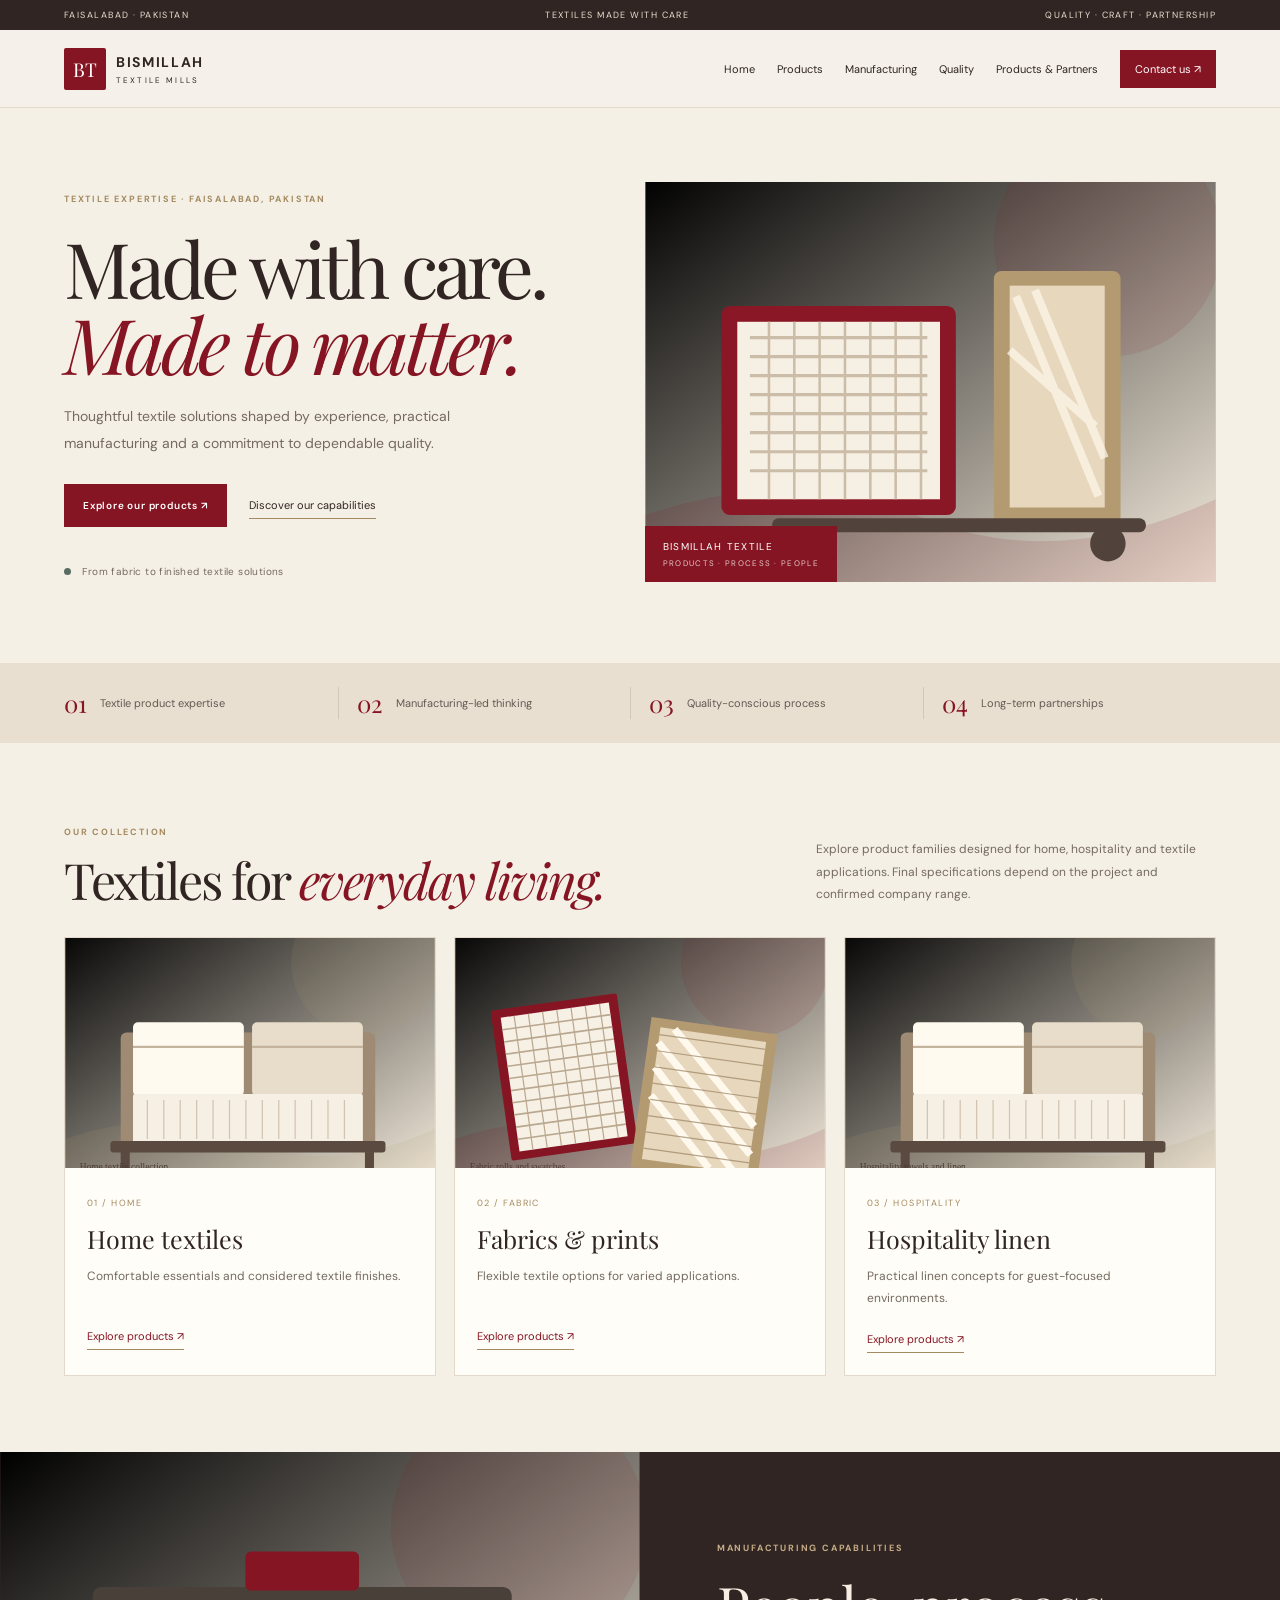
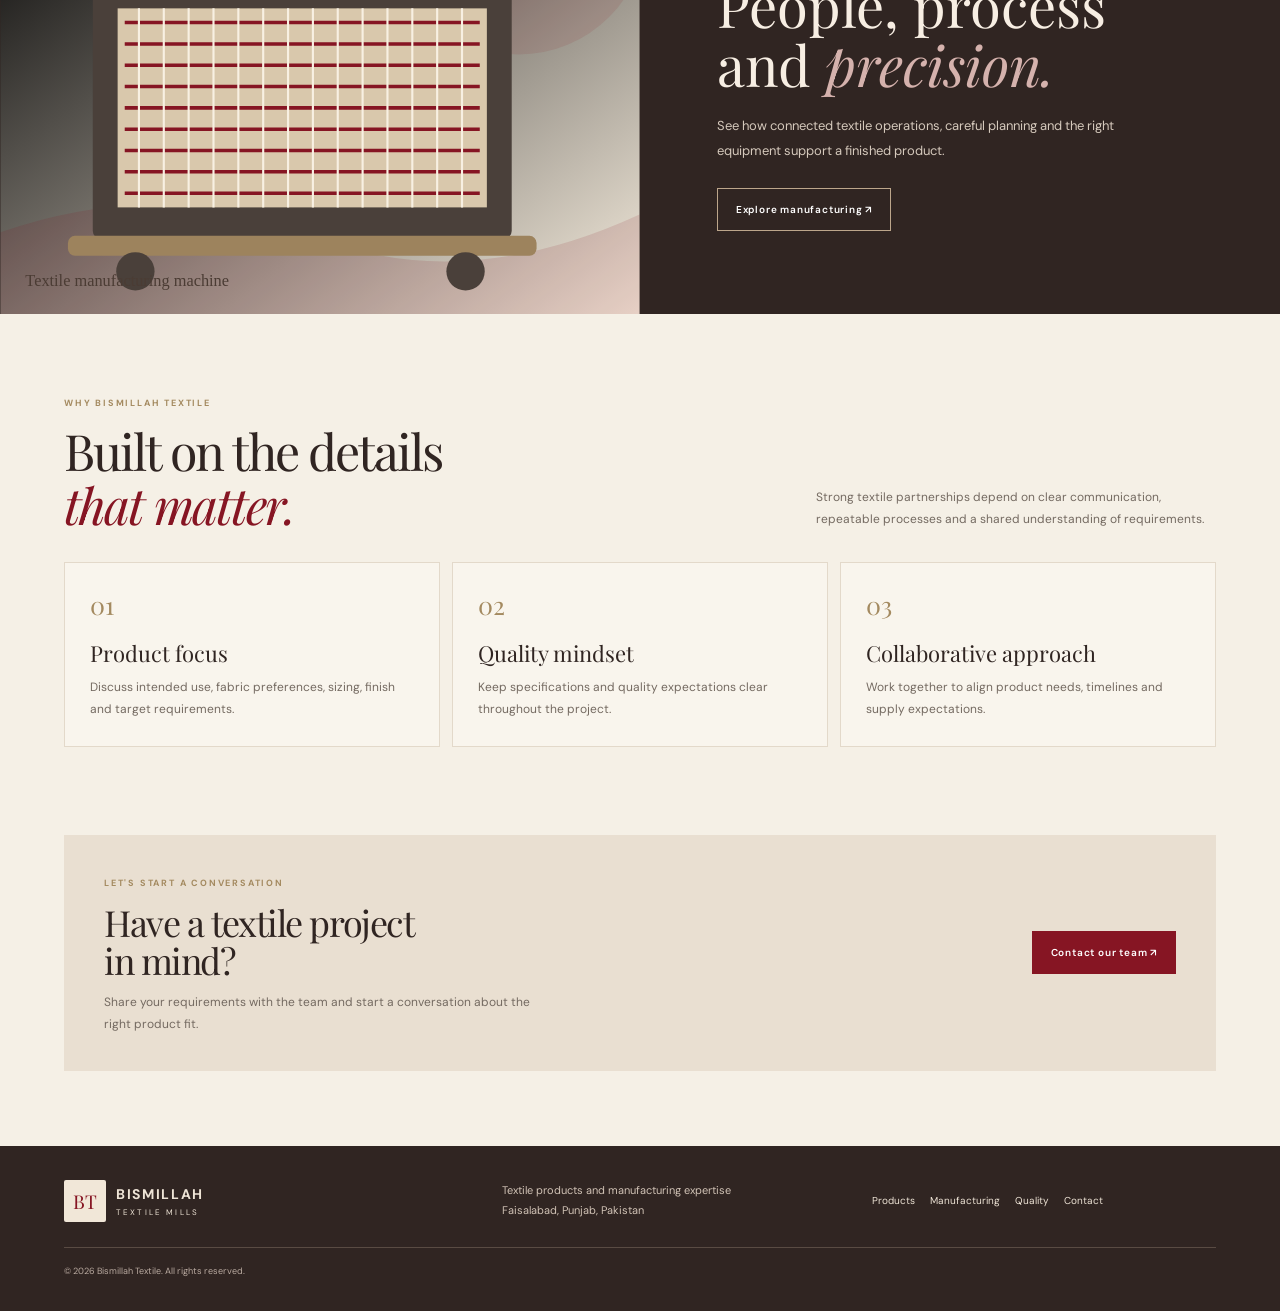
==== index.html @ f2cdac65 "Add Bismillah textile website" ====
<!doctype html>
<html lang="en">
<head>
<meta charset="utf-8"><meta name="viewport" content="width=device-width, initial-scale=1">
<meta name="description" content="Bismillah Textile — textile products, manufacturing capabilities, quality and partnerships from Faisalabad, Pakistan.">
<title>Bismillah Textile | Textiles Made With Care</title>
<link rel="stylesheet" href="styles.css">
</head>
<body>
<div class="topbar"><span>FAISALABAD · PAKISTAN</span><span>TEXTILES MADE WITH CARE</span><span>QUALITY · CRAFT · PARTNERSHIP</span></div>
<header class="header">
  <a class="brand" href="index.html"><span class="brandmark">BT</span><span><b>BISMILLAH</b><small>TEXTILE MILLS</small></span></a>
  <button class="menu-toggle" aria-label="Open navigation" aria-expanded="false">☰</button>
  <nav class="nav"><a href="index.html">Home</a><a href="products.html">Products</a><a href="manufacturing.html">Manufacturing</a><a href="quality.html">Quality</a><a href="partners.html">Products & Partners</a><a href="contact.html" class="nav-cta">Contact us ↗</a></nav>
</header>
<main>
<section class="hero container">
  <div class="hero-copy"><span class="eyebrow">TEXTILE EXPERTISE · FAISALABAD, PAKISTAN</span><h1>Made with care.<br><em>Made to matter.</em></h1><p>Thoughtful textile solutions shaped by experience, practical manufacturing and a commitment to dependable quality.</p><div class="button-row"><a class="button" href="products.html">Explore our products ↗</a><a class="underlink" href="manufacturing.html">Discover our capabilities</a></div><div class="hero-note"><span class="dot"></span> From fabric to finished textile solutions</div></div>
  <div class="hero-visual"><img src="assets/hero.svg" alt="Illustration of textile rolls and industrial weaving equipment"><div class="image-label">BISMILLAH TEXTILE <span>PRODUCTS · PROCESS · PEOPLE</span></div></div>
</section>
<section class="trust-strip"><div><b>01</b><span>Textile product expertise</span></div><div><b>02</b><span>Manufacturing-led thinking</span></div><div><b>03</b><span>Quality-conscious process</span></div><div><b>04</b><span>Long-term partnerships</span></div></section>
<section class="section container"><div class="section-heading"><div><span class="eyebrow">OUR COLLECTION</span><h2>Textiles for <em>everyday living.</em></h2></div><p>Explore product families designed for home, hospitality and textile applications. Final specifications depend on the project and confirmed company range.</p></div>
<div class="cards three">
<a class="product-card" href="products.html#home"><img src="assets/home.svg" alt="Illustrated folded bedding textiles"><div><span class="card-kicker">01 / HOME</span><h3>Home textiles</h3><p>Comfortable essentials and considered textile finishes.</p><span class="card-link">Explore products ↗</span></div></a>
<a class="product-card" href="products.html#fabric"><img src="assets/fabric.svg" alt="Illustrated fabric rolls"><div><span class="card-kicker">02 / FABRIC</span><h3>Fabrics & prints</h3><p>Flexible textile options for varied applications.</p><span class="card-link">Explore products ↗</span></div></a>
<a class="product-card" href="products.html#hospitality"><img src="assets/hospitality.svg" alt="Illustrated towels and hotel linen"><div><span class="card-kicker">03 / HOSPITALITY</span><h3>Hospitality linen</h3><p>Practical linen concepts for guest-focused environments.</p><span class="card-link">Explore products ↗</span></div></a>
</div></section>
<section class="feature-band"><div class="feature-art"><img src="assets/machinery.svg" alt="Illustration of textile machinery"></div><div class="feature-copy"><span class="eyebrow light">MANUFACTURING CAPABILITIES</span><h2>People, process<br>and <em>precision.</em></h2><p>See how connected textile operations, careful planning and the right equipment support a finished product.</p><a class="button button-light" href="manufacturing.html">Explore manufacturing ↗</a></div></section>
<section class="section container"><div class="section-heading"><div><span class="eyebrow">WHY BISMILLAH TEXTILE</span><h2>Built on the details<br><em>that matter.</em></h2></div><p>Strong textile partnerships depend on clear communication, repeatable processes and a shared understanding of requirements.</p></div><div class="values-grid"><article><span>01</span><h3>Product focus</h3><p>Discuss intended use, fabric preferences, sizing, finish and target requirements.</p></article><article><span>02</span><h3>Quality mindset</h3><p>Keep specifications and quality expectations clear throughout the project.</p></article><article><span>03</span><h3>Collaborative approach</h3><p>Work together to align product needs, timelines and supply expectations.</p></article></div></section>
<section class="contact-banner container"><div><span class="eyebrow">LET'S START A CONVERSATION</span><h2>Have a textile project<br>in mind?</h2><p>Share your requirements with the team and start a conversation about the right product fit.</p></div><a class="button" href="contact.html">Contact our team ↗</a></section>
</main>
<footer class="footer"><a class="brand brand-footer" href="index.html"><span class="brandmark">BT</span><span><b>BISMILLAH</b><small>TEXTILE MILLS</small></span></a><p>Textile products and manufacturing expertise<br>Faisalabad, Punjab, Pakistan</p><div class="footer-links"><a href="products.html">Products</a><a href="manufacturing.html">Manufacturing</a><a href="quality.html">Quality</a><a href="contact.html">Contact</a></div><small class="copyright">© <span id="year"></span> Bismillah Textile. All rights reserved.</small></footer>
<script src="script.js"></script></body></html>
---- styles.css ----
@import url('https://fonts.googleapis.com/css2?family=DM+Sans:wght@400;500;600;700&family=Playfair+Display:ital,wght@0,400;0,500;0,600;1,400;1,500&display=swap');
:root{--cream:#f5f0e6;--paper:#fffdf8;--maroon:#861523;--ink:#302522;--muted:#746a61;--gold:#a48a60;--line:#e3d9ca;--sage:#596c61}*{box-sizing:border-box}html{scroll-behavior:smooth;scroll-padding-top:90px}body{margin:0;background:var(--cream);color:var(--ink);font-family:'DM Sans',Arial,sans-serif}a{color:inherit;text-decoration:none}img{display:block;max-width:100%}.topbar{padding:9px 5vw;background:var(--ink);color:#e9dfd1;display:flex;justify-content:space-between;gap:12px;font-size:9px;letter-spacing:.16em}.header{height:78px;padding:0 5vw;display:flex;align-items:center;justify-content:space-between;gap:25px;position:sticky;top:0;z-index:8;background:#f5f0eaf2;backdrop-filter:blur(12px);border-bottom:1px solid var(--line)}.brand{display:flex;align-items:center;gap:10px;flex-shrink:0}.brandmark{width:42px;height:42px;display:grid;place-items:center;background:var(--maroon);color:white;font:19px 'Playfair Display',Georgia,serif;border-radius:2px}.brand b{display:block;font-size:14px;letter-spacing:.12em}.brand small{display:block;font-size:8px;letter-spacing:.27em;margin-top:4px}.nav{display:flex;align-items:center;gap:22px;font-size:11px}.nav a:hover,.footer-links a:hover{color:var(--maroon)}.nav .nav-cta{background:var(--maroon);color:white;padding:12px 15px}.menu-toggle{display:none;background:transparent;border:1px solid var(--line);padding:9px 12px;font-size:18px;color:var(--ink)}.container{width:min(1160px,90%);margin-inline:auto}.hero{display:grid;grid-template-columns:.95fr 1.05fr;gap:5vw;align-items:center;padding-top:58px;padding-bottom:65px;min-height:555px}.eyebrow{font-size:9px;font-weight:700;letter-spacing:.2em;text-transform:uppercase;color:var(--gold)}h1,h2,h3,p{margin-top:0}.hero h1,.page-hero h1{font:clamp(48px,6vw,78px)/.99 'Playfair Display',Georgia,serif;letter-spacing:-.055em;margin:22px 0}.hero h1 em,.page-hero h1 em,h2 em{color:var(--maroon);font-weight:400}.hero-copy>p,.page-hero p{max-width:470px;font-size:14px;line-height:1.9;color:var(--muted)}.button-row{display:flex;align-items:center;gap:22px;flex-wrap:wrap;margin-top:27px}.button{display:inline-flex;align-items:center;justify-content:center;background:var(--maroon);border:1px solid var(--maroon);color:white;padding:14px 18px;font:600 10px 'DM Sans',sans-serif;letter-spacing:.08em;cursor:pointer}.button:hover{background:#64101a}.underlink,.card-link{font-size:11px;border-bottom:1px solid var(--gold);padding:6px 0}.hero-note{font-size:10px;color:var(--muted);margin-top:38px;letter-spacing:.04em}.dot{display:inline-block;width:7px;height:7px;background:var(--sage);border-radius:50%;margin-right:8px}.hero-visual{height:400px;position:relative;background:#ded2bf;overflow:hidden}.hero-visual img{height:100%;width:100%;object-fit:cover}.image-label{position:absolute;left:0;bottom:0;background:var(--maroon);color:white;padding:14px 18px;font-size:10px;letter-spacing:.13em}.image-label span{display:block;font-size:8px;color:#e4c8c5;margin-top:5px}.trust-strip{background:#e9dfd1;display:grid;grid-template-columns:repeat(4,1fr);padding:24px 5vw;gap:18px}.trust-strip div{display:flex;gap:13px;align-items:center;border-right:1px solid #d4c7b6}.trust-strip div:last-child{border:0}.trust-strip b{font:24px 'Playfair Display',serif;color:var(--maroon)}.trust-strip span{font-size:11px;color:#655950}.section{padding-top:76px;padding-bottom:76px}.section-heading{display:flex;justify-content:space-between;align-items:end;gap:30px;margin-bottom:30px}.section-heading h2,.contact-banner h2,.contact-layout h2{font:clamp(34px,4vw,50px)/1.08 'Playfair Display',Georgia,serif;letter-spacing:-.04em;margin:13px 0 0}.section-heading>p{max-width:400px;color:var(--muted);font-size:12px;line-height:1.85;margin-bottom:2px}.cards{display:grid;gap:18px}.cards.three{grid-template-columns:repeat(3,minmax(0,1fr))}.product-card{display:block;background:var(--paper);border:1px solid var(--line);min-width:0;transition:transform .2s,box-shadow .2s}.product-card:hover{transform:translateY(-4px);box-shadow:0 16px 36px #37291a12}.product-card>img{width:100%;height:230px;object-fit:cover;background:#e6ddce}.product-card>div{padding:22px}.card-kicker{font-size:9px;color:var(--gold);letter-spacing:.16em;text-transform:uppercase}.product-card h3{font:25px 'Playfair Display',Georgia,serif;margin:11px 0}.product-card p{font-size:12px;line-height:1.8;color:var(--muted);min-height:40px}.card-link{display:inline-block;color:var(--maroon);margin-top:5px}.feature-band{display:grid;grid-template-columns:1fr 1fr;background:var(--ink);color:#f7eee3}.feature-art{min-height:380px}.feature-art img{width:100%;height:100%;object-fit:cover}.feature-copy{padding:clamp(35px,6vw,80px);align-self:center}.light{color:#c6ad87}.feature-copy h2,.partner-section h2{font:clamp(36px,4.5vw,56px)/1.05 'Playfair Display',Georgia,serif;margin:20px 0}.feature-copy h2 em,.partner-section h2 em{color:#d5b2ad}.feature-copy p{font-size:13px;line-height:1.9;color:#d5c9bc;max-width:420px}.button-light{background:transparent;border-color:#bca68b;margin-top:12px}.button-light:hover{background:#fff;color:var(--ink)}.values-grid{display:grid;grid-template-columns:repeat(3,1fr);gap:12px}.values-grid article{border:1px solid var(--line);padding:25px;background:#f9f5ed}.values-grid article>span{font:25px 'Playfair Display',serif;color:var(--gold)}.values-grid h3{font:22px 'Playfair Display',serif;margin:17px 0 9px}.values-grid p{font-size:12px;line-height:1.8;color:var(--muted);margin-bottom:0}.contact-banner{padding:35px 40px;margin-top:12px;margin-bottom:75px;background:#e9dfd1;display:flex;align-items:center;justify-content:space-between;gap:25px}.contact-banner h2{font-size:36px;margin:12px 0}.contact-banner p{font-size:12px;line-height:1.8;color:var(--muted);max-width:450px;margin-bottom:0}.footer{background:#302522;color:#eee4d6;padding:34px 5vw;display:grid;grid-template-columns:1.2fr 1fr 1fr;gap:25px;align-items:center}.brand-footer .brandmark{background:#f1e7d8;color:var(--maroon)}.footer p{font-size:11px;line-height:1.8;color:#d1c3b6;margin:0}.footer-links{display:flex;gap:15px;flex-wrap:wrap;font-size:10px}.copyright{grid-column:1/-1;border-top:1px solid #594b43;padding-top:17px;color:#b9aaa0;font-size:9px}.page-hero{display:grid;grid-template-columns:1fr .8fr;gap:6vw;align-items:center;padding-top:60px;padding-bottom:55px;border-bottom:1px solid var(--line)}.page-hero h1{font-size:clamp(44px,5.5vw,68px)}.page-hero img{width:100%;height:300px;object-fit:cover;background:#e5dacb}.filters{display:flex;flex-wrap:wrap;gap:8px;margin-bottom:25px}.filter{background:transparent;border:1px solid #d6c9b8;padding:10px 15px;font:10px 'DM Sans',sans-serif;color:var(--ink);cursor:pointer}.filter.active,.filter:hover{background:var(--maroon);border-color:var(--maroon);color:white}.text-button{background:transparent;border:0;border-bottom:1px solid var(--line);padding:8px 0;color:var(--maroon);font:11px 'DM Sans',sans-serif;cursor:pointer}.modal{display:none;position:fixed;inset:0;background:#211a18b8;z-index:20;align-items:center;justify-content:center;padding:20px}.modal.open{display:flex}.modal-box{background:var(--paper);padding:35px;max-width:460px;width:100%;position:relative}.modal-box h2{font:32px 'Playfair Display',serif;margin:15px 0}.modal-box p{font-size:13px;line-height:1.8;color:var(--muted)}.modal-close{position:absolute;right:15px;top:10px;border:0;background:none;font-size:27px;cursor:pointer}.partner-section{background:var(--ink);padding:70px 0;color:#fff}.partner-grid{display:grid;grid-template-columns:repeat(3,1fr);margin-top:30px;border-top:1px solid #594b43;border-left:1px solid #594b43}.partner-grid div{padding:24px;border-right:1px solid #594b43;border-bottom:1px solid #594b43;font:18px 'Playfair Display',serif}.partner-note{font-size:10px;color:#c7b9ad;line-height:1.8;margin-top:18px}.contact-layout{display:grid;grid-template-columns:1fr 1fr;gap:8vw}.contact-layout p{font-size:13px;line-height:1.9;color:var(--muted);margin-top:22px}.contact-form{display:grid;gap:15px;background:var(--paper);padding:28px;border:1px solid var(--line)}.contact-form label{font-size:11px;display:grid;gap:7px}.contact-form input,.contact-form select,.contact-form textarea{width:100%;padding:12px;border:1px solid var(--line);background:#fffdf9;font:12px 'DM Sans',sans-serif;color:var(--ink)}.form-note{font-size:10px!important;margin:0!important}
@media(max-width:900px){.nav{gap:13px;font-size:10px}.nav .nav-cta{padding:10px}.hero{min-height:0}.hero-visual{height:330px}.product-card>img{height:190px}.trust-strip{grid-template-columns:repeat(2,1fr)}.trust-strip div:nth-child(2){border:0}.footer{grid-template-columns:1fr 1fr}.footer-links{grid-column:1/-1}}
@media(max-width:680px){.topbar{font-size:8px;letter-spacing:.08em}.topbar span:nth-child(2){display:none}.header{height:68px;padding:0 5%;flex-wrap:wrap}.menu-toggle{display:block}.nav{display:none;position:absolute;top:67px;left:0;right:0;background:var(--cream);padding:18px 5%;border-bottom:1px solid var(--line);flex-direction:column;align-items:stretch;gap:0}.nav.open{display:flex}.nav a{padding:12px 0;border-bottom:1px solid var(--line)}.nav .nav-cta{text-align:center;margin-top:10px;padding:13px}.hero{grid-template-columns:1fr;padding-top:35px;padding-bottom:42px;gap:25px}.hero-visual{height:260px;grid-row:1}.hero h1{font-size:51px}.hero-note{margin-top:25px}.trust-strip{padding:20px 5%;gap:15px}.trust-strip span{font-size:10px}.section{padding-top:50px;padding-bottom:50px}.section-heading{display:block}.section-heading>p{margin-top:18px}.cards.three{grid-template-columns:1fr}.product-card>img{height:240px}.feature-band{grid-template-columns:1fr}.feature-art{min-height:240px;height:240px}.feature-copy{padding:35px 7%}.values-grid{grid-template-columns:1fr}.contact-banner{margin-bottom:50px;padding:28px;align-items:flex-start;flex-direction:column}.contact-banner h2{font-size:32px}.footer{grid-template-columns:1fr;gap:18px}.footer-links{grid-column:auto}.copyright{grid-column:auto}.page-hero{grid-template-columns:1fr;padding-top:35px;gap:25px}.page-hero img{height:230px;grid-row:1}.page-hero h1{font-size:48px}.partner-grid{grid-template-columns:repeat(2,1fr)}.partner-grid div{padding:18px;font-size:16px}.contact-layout{grid-template-columns:1fr;gap:30px}}
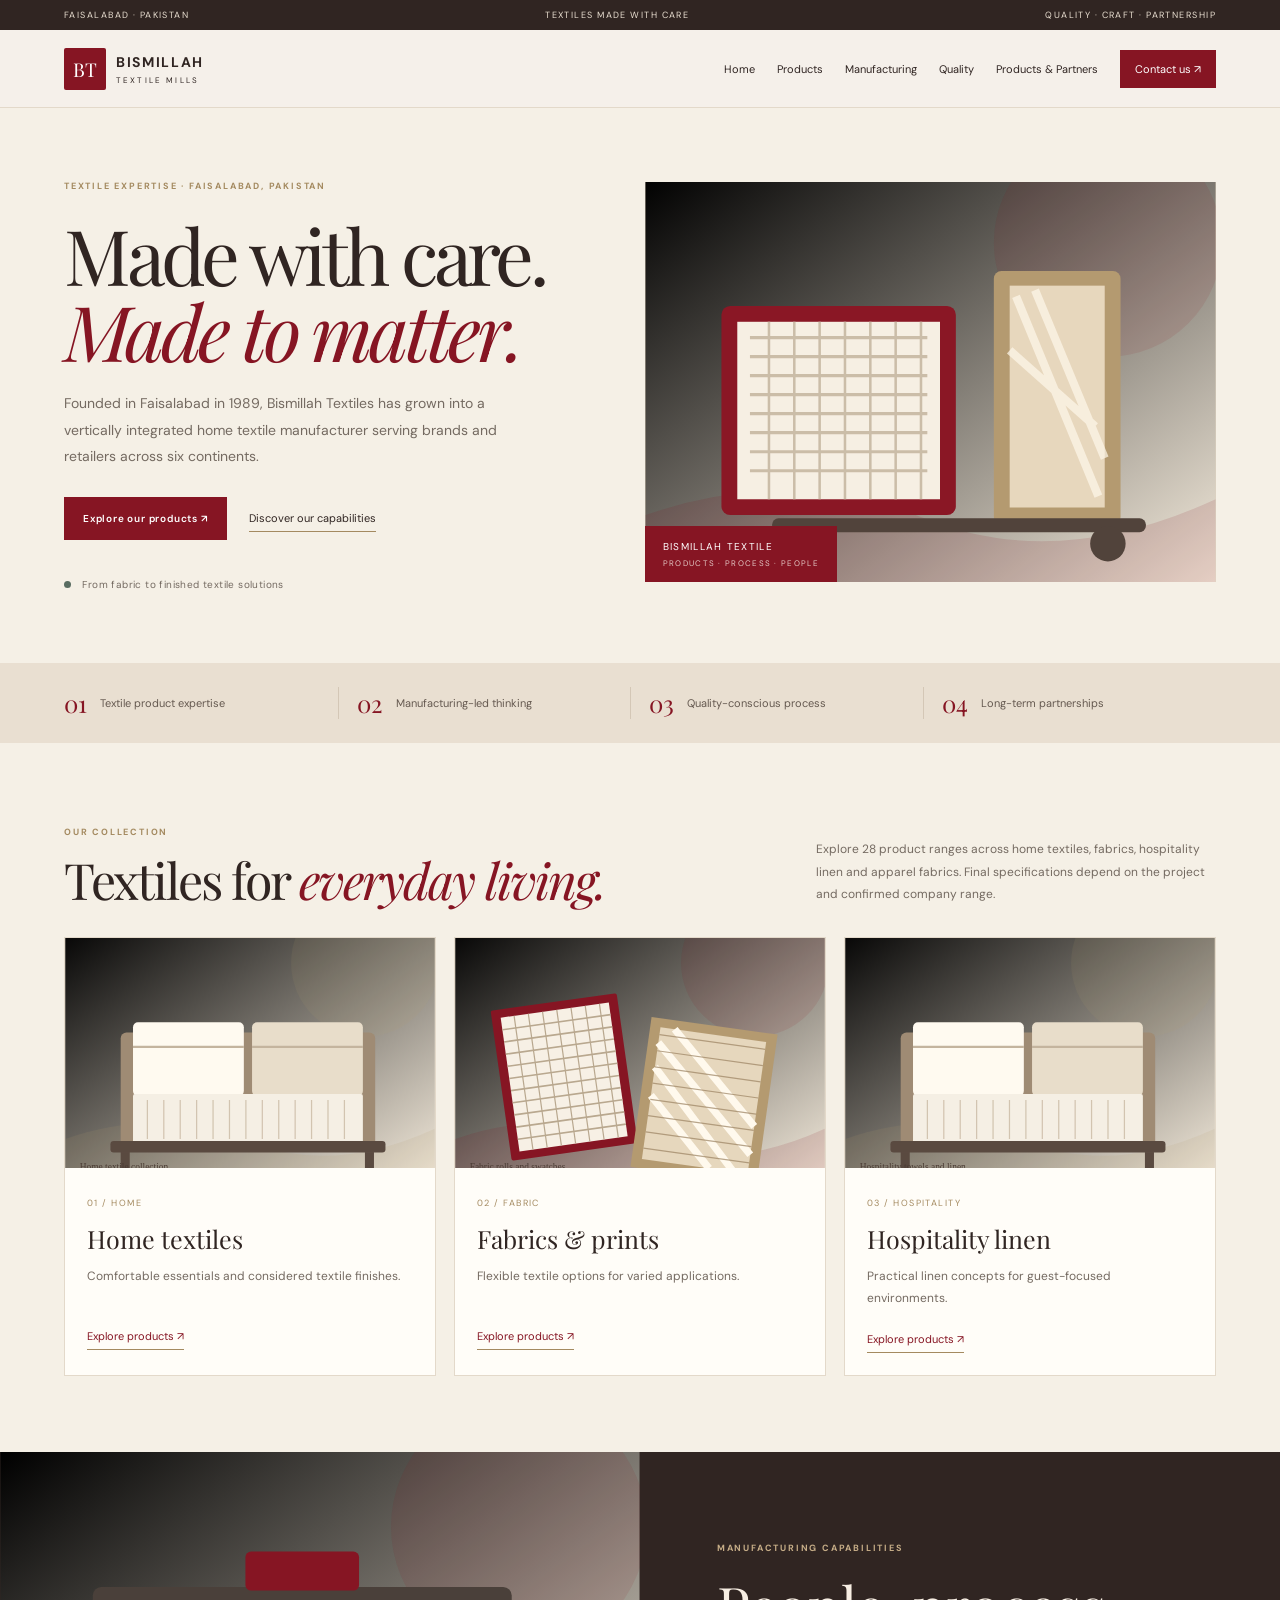
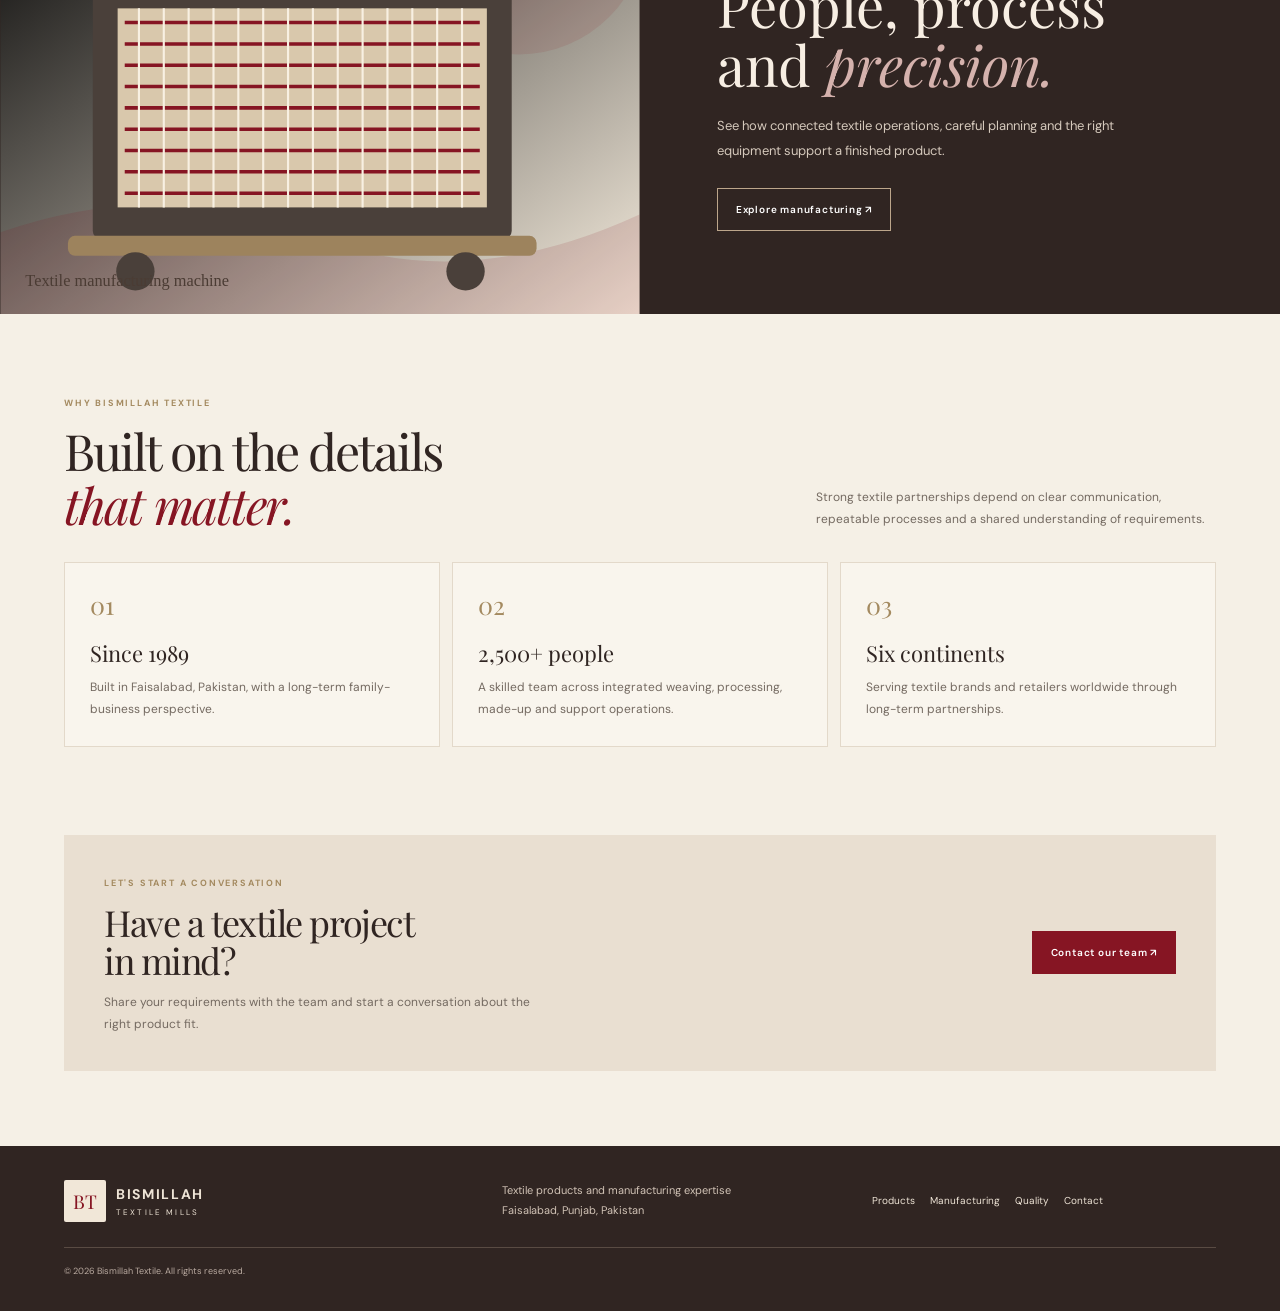
==== commit e8655446: "Enrich redesign with legacy textile information" ====
--- a/index.html
+++ b/index.html
@@ -15,19 +15,19 @@
 </header>
 <main>
 <section class="hero container">
-  <div class="hero-copy"><span class="eyebrow">TEXTILE EXPERTISE · FAISALABAD, PAKISTAN</span><h1>Made with care.<br><em>Made to matter.</em></h1><p>Thoughtful textile solutions shaped by experience, practical manufacturing and a commitment to dependable quality.</p><div class="button-row"><a class="button" href="products.html">Explore our products ↗</a><a class="underlink" href="manufacturing.html">Discover our capabilities</a></div><div class="hero-note"><span class="dot"></span> From fabric to finished textile solutions</div></div>
+  <div class="hero-copy"><span class="eyebrow">TEXTILE EXPERTISE · FAISALABAD, PAKISTAN</span><h1>Made with care.<br><em>Made to matter.</em></h1><p>Founded in Faisalabad in 1989, Bismillah Textiles has grown into a vertically integrated home textile manufacturer serving brands and retailers across six continents.</p><div class="button-row"><a class="button" href="products.html">Explore our products ↗</a><a class="underlink" href="manufacturing.html">Discover our capabilities</a></div><div class="hero-note"><span class="dot"></span> From fabric to finished textile solutions</div></div>
   <div class="hero-visual"><img src="assets/hero.svg" alt="Illustration of textile rolls and industrial weaving equipment"><div class="image-label">BISMILLAH TEXTILE <span>PRODUCTS · PROCESS · PEOPLE</span></div></div>
 </section>
 <section class="trust-strip"><div><b>01</b><span>Textile product expertise</span></div><div><b>02</b><span>Manufacturing-led thinking</span></div><div><b>03</b><span>Quality-conscious process</span></div><div><b>04</b><span>Long-term partnerships</span></div></section>
-<section class="section container"><div class="section-heading"><div><span class="eyebrow">OUR COLLECTION</span><h2>Textiles for <em>everyday living.</em></h2></div><p>Explore product families designed for home, hospitality and textile applications. Final specifications depend on the project and confirmed company range.</p></div>
+<section class="section container"><div class="section-heading"><div><span class="eyebrow">OUR COLLECTION</span><h2>Textiles for <em>everyday living.</em></h2></div><p>Explore 28 product ranges across home textiles, fabrics, hospitality linen and apparel fabrics. Final specifications depend on the project and confirmed company range.</p></div>
 <div class="cards three">
 <a class="product-card" href="products.html#home"><img src="assets/home.svg" alt="Illustrated folded bedding textiles"><div><span class="card-kicker">01 / HOME</span><h3>Home textiles</h3><p>Comfortable essentials and considered textile finishes.</p><span class="card-link">Explore products ↗</span></div></a>
 <a class="product-card" href="products.html#fabric"><img src="assets/fabric.svg" alt="Illustrated fabric rolls"><div><span class="card-kicker">02 / FABRIC</span><h3>Fabrics & prints</h3><p>Flexible textile options for varied applications.</p><span class="card-link">Explore products ↗</span></div></a>
 <a class="product-card" href="products.html#hospitality"><img src="assets/hospitality.svg" alt="Illustrated towels and hotel linen"><div><span class="card-kicker">03 / HOSPITALITY</span><h3>Hospitality linen</h3><p>Practical linen concepts for guest-focused environments.</p><span class="card-link">Explore products ↗</span></div></a>
 </div></section>
 <section class="feature-band"><div class="feature-art"><img src="assets/machinery.svg" alt="Illustration of textile machinery"></div><div class="feature-copy"><span class="eyebrow light">MANUFACTURING CAPABILITIES</span><h2>People, process<br>and <em>precision.</em></h2><p>See how connected textile operations, careful planning and the right equipment support a finished product.</p><a class="button button-light" href="manufacturing.html">Explore manufacturing ↗</a></div></section>
-<section class="section container"><div class="section-heading"><div><span class="eyebrow">WHY BISMILLAH TEXTILE</span><h2>Built on the details<br><em>that matter.</em></h2></div><p>Strong textile partnerships depend on clear communication, repeatable processes and a shared understanding of requirements.</p></div><div class="values-grid"><article><span>01</span><h3>Product focus</h3><p>Discuss intended use, fabric preferences, sizing, finish and target requirements.</p></article><article><span>02</span><h3>Quality mindset</h3><p>Keep specifications and quality expectations clear throughout the project.</p></article><article><span>03</span><h3>Collaborative approach</h3><p>Work together to align product needs, timelines and supply expectations.</p></article></div></section>
+<section class="section container"><div class="section-heading"><div><span class="eyebrow">WHY BISMILLAH TEXTILE</span><h2>Built on the details<br><em>that matter.</em></h2></div><p>Strong textile partnerships depend on clear communication, repeatable processes and a shared understanding of requirements.</p></div><div class="values-grid"><article><span>01</span><h3>Since 1989</h3><p>Built in Faisalabad, Pakistan, with a long-term family-business perspective.</p></article><article><span>02</span><h3>2,500+ people</h3><p>A skilled team across integrated weaving, processing, made-up and support operations.</p></article><article><span>03</span><h3>Six continents</h3><p>Serving textile brands and retailers worldwide through long-term partnerships.</p></article></div></section>
 <section class="contact-banner container"><div><span class="eyebrow">LET'S START A CONVERSATION</span><h2>Have a textile project<br>in mind?</h2><p>Share your requirements with the team and start a conversation about the right product fit.</p></div><a class="button" href="contact.html">Contact our team ↗</a></section>
 </main>
 <footer class="footer"><a class="brand brand-footer" href="index.html"><span class="brandmark">BT</span><span><b>BISMILLAH</b><small>TEXTILE MILLS</small></span></a><p>Textile products and manufacturing expertise<br>Faisalabad, Punjab, Pakistan</p><div class="footer-links"><a href="products.html">Products</a><a href="manufacturing.html">Manufacturing</a><a href="quality.html">Quality</a><a href="contact.html">Contact</a></div><small class="copyright">© <span id="year"></span> Bismillah Textile. All rights reserved.</small></footer>
-<script src="script.js"></script></body></html>+<script src="script.js"></script></body></html>
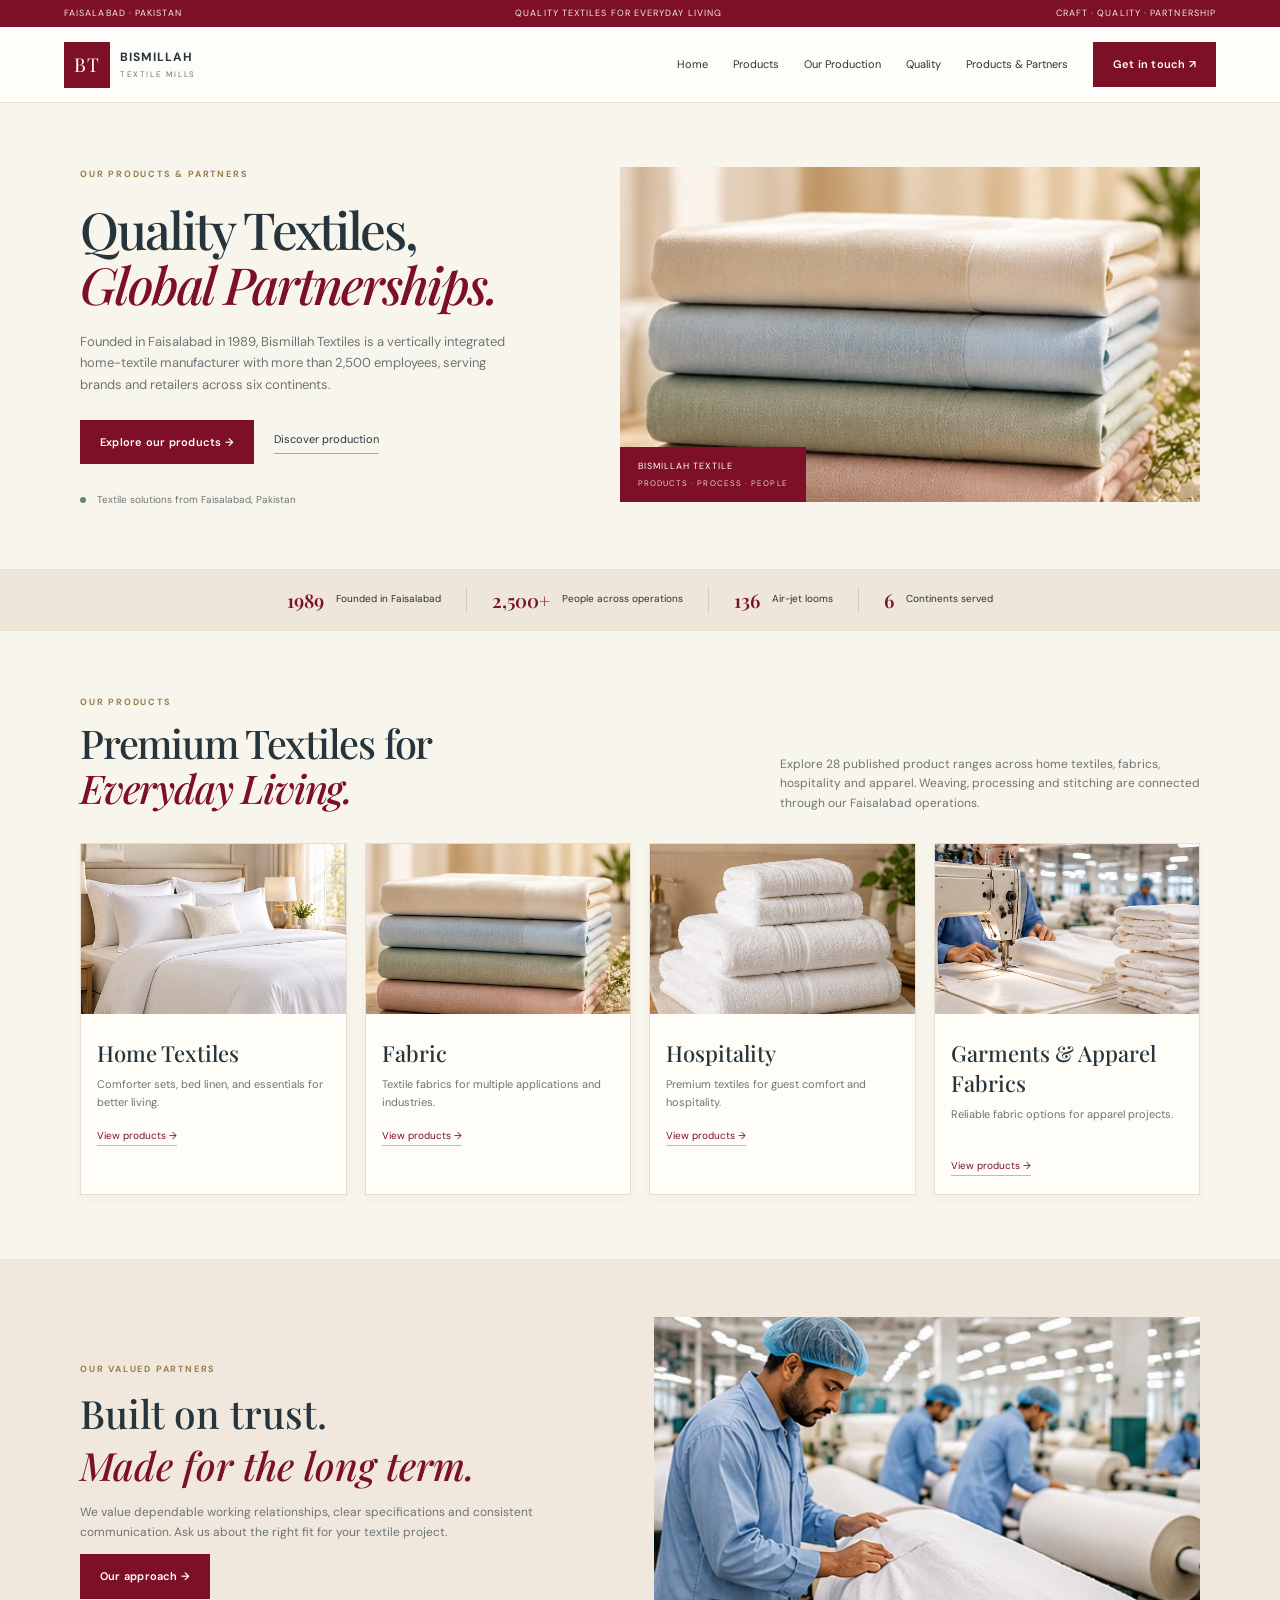
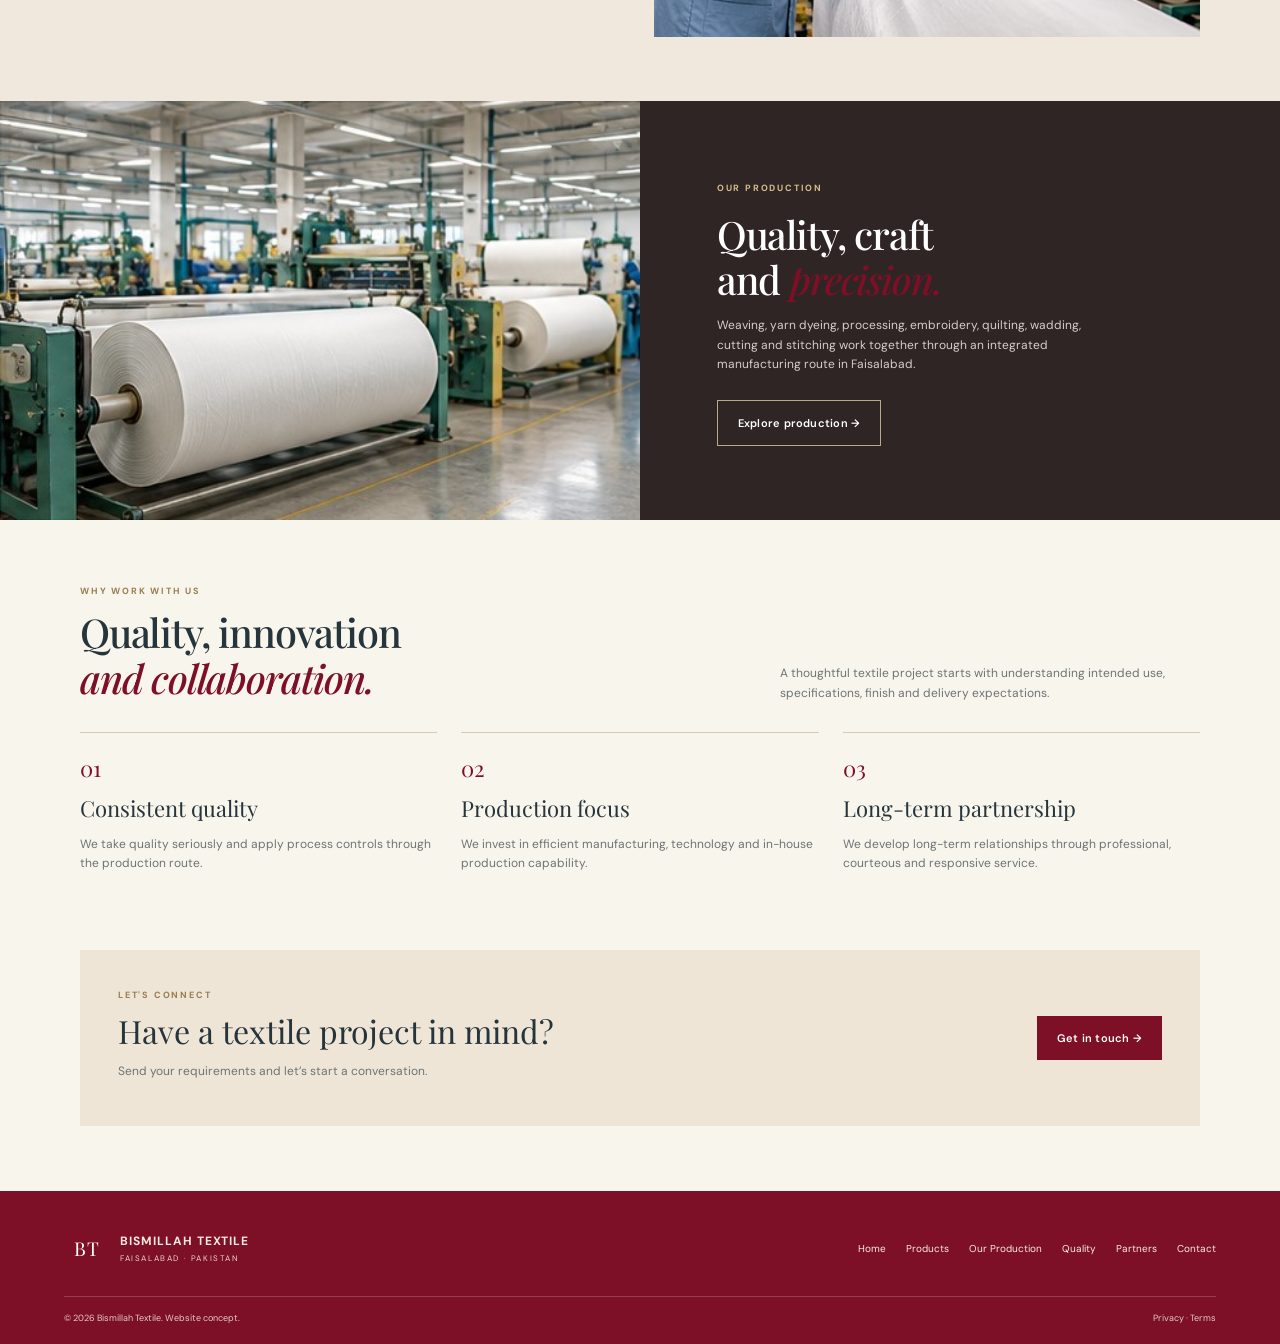
==== commit 164a26f0: "Apply new Drive visual design and textile imagery" ====
--- a/index.html
+++ b/index.html
@@ -1,33 +1 @@
-<!doctype html>
-<html lang="en">
-<head>
-<meta charset="utf-8"><meta name="viewport" content="width=device-width, initial-scale=1">
-<meta name="description" content="Bismillah Textile — textile products, manufacturing capabilities, quality and partnerships from Faisalabad, Pakistan.">
-<title>Bismillah Textile | Textiles Made With Care</title>
-<link rel="stylesheet" href="styles.css">
-</head>
-<body>
-<div class="topbar"><span>FAISALABAD · PAKISTAN</span><span>TEXTILES MADE WITH CARE</span><span>QUALITY · CRAFT · PARTNERSHIP</span></div>
-<header class="header">
-  <a class="brand" href="index.html"><span class="brandmark">BT</span><span><b>BISMILLAH</b><small>TEXTILE MILLS</small></span></a>
-  <button class="menu-toggle" aria-label="Open navigation" aria-expanded="false">☰</button>
-  <nav class="nav"><a href="index.html">Home</a><a href="products.html">Products</a><a href="manufacturing.html">Manufacturing</a><a href="quality.html">Quality</a><a href="partners.html">Products & Partners</a><a href="contact.html" class="nav-cta">Contact us ↗</a></nav>
-</header>
-<main>
-<section class="hero container">
-  <div class="hero-copy"><span class="eyebrow">TEXTILE EXPERTISE · FAISALABAD, PAKISTAN</span><h1>Made with care.<br><em>Made to matter.</em></h1><p>Founded in Faisalabad in 1989, Bismillah Textiles has grown into a vertically integrated home textile manufacturer serving brands and retailers across six continents.</p><div class="button-row"><a class="button" href="products.html">Explore our products ↗</a><a class="underlink" href="manufacturing.html">Discover our capabilities</a></div><div class="hero-note"><span class="dot"></span> From fabric to finished textile solutions</div></div>
-  <div class="hero-visual"><img src="assets/hero.svg" alt="Illustration of textile rolls and industrial weaving equipment"><div class="image-label">BISMILLAH TEXTILE <span>PRODUCTS · PROCESS · PEOPLE</span></div></div>
-</section>
-<section class="trust-strip"><div><b>01</b><span>Textile product expertise</span></div><div><b>02</b><span>Manufacturing-led thinking</span></div><div><b>03</b><span>Quality-conscious process</span></div><div><b>04</b><span>Long-term partnerships</span></div></section>
-<section class="section container"><div class="section-heading"><div><span class="eyebrow">OUR COLLECTION</span><h2>Textiles for <em>everyday living.</em></h2></div><p>Explore 28 product ranges across home textiles, fabrics, hospitality linen and apparel fabrics. Final specifications depend on the project and confirmed company range.</p></div>
-<div class="cards three">
-<a class="product-card" href="products.html#home"><img src="assets/home.svg" alt="Illustrated folded bedding textiles"><div><span class="card-kicker">01 / HOME</span><h3>Home textiles</h3><p>Comfortable essentials and considered textile finishes.</p><span class="card-link">Explore products ↗</span></div></a>
-<a class="product-card" href="products.html#fabric"><img src="assets/fabric.svg" alt="Illustrated fabric rolls"><div><span class="card-kicker">02 / FABRIC</span><h3>Fabrics & prints</h3><p>Flexible textile options for varied applications.</p><span class="card-link">Explore products ↗</span></div></a>
-<a class="product-card" href="products.html#hospitality"><img src="assets/hospitality.svg" alt="Illustrated towels and hotel linen"><div><span class="card-kicker">03 / HOSPITALITY</span><h3>Hospitality linen</h3><p>Practical linen concepts for guest-focused environments.</p><span class="card-link">Explore products ↗</span></div></a>
-</div></section>
-<section class="feature-band"><div class="feature-art"><img src="assets/machinery.svg" alt="Illustration of textile machinery"></div><div class="feature-copy"><span class="eyebrow light">MANUFACTURING CAPABILITIES</span><h2>People, process<br>and <em>precision.</em></h2><p>See how connected textile operations, careful planning and the right equipment support a finished product.</p><a class="button button-light" href="manufacturing.html">Explore manufacturing ↗</a></div></section>
-<section class="section container"><div class="section-heading"><div><span class="eyebrow">WHY BISMILLAH TEXTILE</span><h2>Built on the details<br><em>that matter.</em></h2></div><p>Strong textile partnerships depend on clear communication, repeatable processes and a shared understanding of requirements.</p></div><div class="values-grid"><article><span>01</span><h3>Since 1989</h3><p>Built in Faisalabad, Pakistan, with a long-term family-business perspective.</p></article><article><span>02</span><h3>2,500+ people</h3><p>A skilled team across integrated weaving, processing, made-up and support operations.</p></article><article><span>03</span><h3>Six continents</h3><p>Serving textile brands and retailers worldwide through long-term partnerships.</p></article></div></section>
-<section class="contact-banner container"><div><span class="eyebrow">LET'S START A CONVERSATION</span><h2>Have a textile project<br>in mind?</h2><p>Share your requirements with the team and start a conversation about the right product fit.</p></div><a class="button" href="contact.html">Contact our team ↗</a></section>
-</main>
-<footer class="footer"><a class="brand brand-footer" href="index.html"><span class="brandmark">BT</span><span><b>BISMILLAH</b><small>TEXTILE MILLS</small></span></a><p>Textile products and manufacturing expertise<br>Faisalabad, Punjab, Pakistan</p><div class="footer-links"><a href="products.html">Products</a><a href="manufacturing.html">Manufacturing</a><a href="quality.html">Quality</a><a href="contact.html">Contact</a></div><small class="copyright">© <span id="year"></span> Bismillah Textile. All rights reserved.</small></footer>
-<script src="script.js"></script></body></html>
+<!doctype html><html lang="en"><head><meta charset="utf-8"><meta name="viewport" content="width=device-width,initial-scale=1"><meta name="description" content="Bismillah Textile — textile products, production and quality."><title>Home | Bismillah Textile</title><link rel="stylesheet" href="styles.css"><link rel="icon" href="assets/favicon.svg"></head><body><div class="topbar"><span>FAISALABAD · PAKISTAN</span><span>QUALITY TEXTILES FOR EVERYDAY LIVING</span><span>CRAFT · QUALITY · PARTNERSHIP</span></div><header class="header"><a class="brand" href="index.html"><span class="brandmark">BT</span><span><b>BISMILLAH</b><small>TEXTILE MILLS</small></span></a><button class="menu-toggle" aria-label="Open navigation" aria-expanded="false">☰</button><nav class="nav"><a href="index.html">Home</a><a href="products.html">Products</a><a href="manufacturing.html">Our Production</a><a href="quality.html">Quality</a><a href="partners.html">Products & Partners</a><a href="contact.html" class="nav-cta">Get in touch ↗</a></nav></header><main><section class="hero container"><div class="hero-copy"><span class="eyebrow">OUR PRODUCTS & PARTNERS</span><h1>Quality Textiles,<br><em>Global Partnerships.</em></h1><p>Founded in Faisalabad in 1989, Bismillah Textiles is a vertically integrated home-textile manufacturer with more than 2,500 employees, serving brands and retailers across six continents.</p><div class="button-row"><a class="button" href="products.html">Explore our products →</a><a class="underlink" href="manufacturing.html">Discover production</a></div><div class="hero-note"><span class="dot"></span> Textile solutions from Faisalabad, Pakistan</div></div><div class="hero-visual"><img src="assets/folded-fabrics.jpg" alt="Premium folded textile fabrics in natural colors"><div class="image-label">BISMILLAH TEXTILE <span>PRODUCTS · PROCESS · PEOPLE</span></div></div></section><section class="trust-strip"><div><b>1989</b><span>Founded in Faisalabad</span></div><div><b>2,500+</b><span>People across operations</span></div><div><b>136</b><span>Air-jet looms</span></div><div><b>6</b><span>Continents served</span></div></section><section class="section container"><div class="section-heading"><div><span class="eyebrow">OUR PRODUCTS</span><h2>Premium Textiles for<br><em>Everyday Living.</em></h2></div><p>Explore 28 published product ranges across home textiles, fabrics, hospitality and apparel. Weaving, processing and stitching are connected through our Faisalabad operations.</p></div><div class="cards four"><a class="product-card" href="products.html#home"><img src="assets/bedding.jpg" alt="White luxury bedding"><div><h3>Home Textiles</h3><p>Comforter sets, bed linen, and essentials for better living.</p><span class="card-link">View products →</span></div></a><a class="product-card" href="products.html#fabric"><img src="assets/folded-fabrics.jpg" alt="Folded textile fabrics"><div><h3>Fabric</h3><p>Textile fabrics for multiple applications and industries.</p><span class="card-link">View products →</span></div></a><a class="product-card" href="products.html#hospitality"><img src="assets/towels.jpg" alt="White hotel towels"><div><h3>Hospitality</h3><p>Premium textiles for guest comfort and hospitality.</p><span class="card-link">View products →</span></div></a><a class="product-card" href="products.html#apparel"><img src="assets/sewing.jpg" alt="Garment sewing process"><div><h3>Garments & Apparel Fabrics</h3><p>Reliable fabric options for apparel projects.</p><span class="card-link">View products →</span></div></a></div></section><section class="section" style="background:#f0e8dc"><div class="container two-col"><div><span class="eyebrow">OUR VALUED PARTNERS</span><h2 style="font:500 39px var(--serif);margin:8px 0">Built on trust.<br><em>Made for the long term.</em></h2><p style="color:var(--muted);font-size:12px">We value dependable working relationships, clear specifications and consistent communication. Ask us about the right fit for your textile project.</p><a class="button" href="partners.html">Our approach →</a></div><img src="assets/factory-team.jpg" alt="Textile production team working in a factory"></div></section><section class="feature-band"><div class="feature-art"><img src="assets/textile-machinery.jpg" alt="Textile rolls and manufacturing equipment"></div><div class="feature-copy"><span class="eyebrow light">OUR PRODUCTION</span><h2>Quality, craft<br>and <em>precision.</em></h2><p>Weaving, yarn dyeing, processing, embroidery, quilting, wadding, cutting and stitching work together through an integrated manufacturing route in Faisalabad.</p><a class="button button-light" href="manufacturing.html">Explore production →</a></div></section><section class="section container"><div class="section-heading"><div><span class="eyebrow">WHY WORK WITH US</span><h2>Quality, innovation<br><em>and collaboration.</em></h2></div><p>A thoughtful textile project starts with understanding intended use, specifications, finish and delivery expectations.</p></div><div class="values-grid"><article><span>01</span><h3>Consistent quality</h3><p>We take quality seriously and apply process controls through the production route.</p></article><article><span>02</span><h3>Production focus</h3><p>We invest in efficient manufacturing, technology and in-house production capability.</p></article><article><span>03</span><h3>Long-term partnership</h3><p>We develop long-term relationships through professional, courteous and responsive service.</p></article></div></section><section class="contact-banner container"><div><span class="eyebrow">LET'S CONNECT</span><h2>Have a textile project in mind?</h2><p>Send your requirements and let’s start a conversation.</p></div><a class="button" href="contact.html">Get in touch →</a></section></main><footer class="footer"><div class="footer-main"><a class="brand" href="index.html"><span class="brandmark">BT</span><span><b>BISMILLAH TEXTILE</b><small>FAISALABAD · PAKISTAN</small></span></a><nav class="footer-links"><a href="index.html">Home</a><a href="products.html">Products</a><a href="manufacturing.html">Our Production</a><a href="quality.html">Quality</a><a href="partners.html">Partners</a><a href="contact.html">Contact</a></nav></div><div class="footer-bottom"><span>© 2026 Bismillah Textile. Website concept.</span><span>Privacy · Terms</span></div></footer><script src="script.js"></script></body></html>
--- a/styles.css
+++ b/styles.css
@@ -1,4 +1,3 @@
-@import url('https://fonts.googleapis.com/css2?family=DM+Sans:wght@400;500;600;700&family=Playfair+Display:ital,wght@0,400;0,500;0,600;1,400;1,500&display=swap');
-:root{--cream:#f5f0e6;--paper:#fffdf8;--maroon:#861523;--ink:#302522;--muted:#746a61;--gold:#a48a60;--line:#e3d9ca;--sage:#596c61}*{box-sizing:border-box}html{scroll-behavior:smooth;scroll-padding-top:90px}body{margin:0;background:var(--cream);color:var(--ink);font-family:'DM Sans',Arial,sans-serif}a{color:inherit;text-decoration:none}img{display:block;max-width:100%}.topbar{padding:9px 5vw;background:var(--ink);color:#e9dfd1;display:flex;justify-content:space-between;gap:12px;font-size:9px;letter-spacing:.16em}.header{height:78px;padding:0 5vw;display:flex;align-items:center;justify-content:space-between;gap:25px;position:sticky;top:0;z-index:8;background:#f5f0eaf2;backdrop-filter:blur(12px);border-bottom:1px solid var(--line)}.brand{display:flex;align-items:center;gap:10px;flex-shrink:0}.brandmark{width:42px;height:42px;display:grid;place-items:center;background:var(--maroon);color:white;font:19px 'Playfair Display',Georgia,serif;border-radius:2px}.brand b{display:block;font-size:14px;letter-spacing:.12em}.brand small{display:block;font-size:8px;letter-spacing:.27em;margin-top:4px}.nav{display:flex;align-items:center;gap:22px;font-size:11px}.nav a:hover,.footer-links a:hover{color:var(--maroon)}.nav .nav-cta{background:var(--maroon);color:white;padding:12px 15px}.menu-toggle{display:none;background:transparent;border:1px solid var(--line);padding:9px 12px;font-size:18px;color:var(--ink)}.container{width:min(1160px,90%);margin-inline:auto}.hero{display:grid;grid-template-columns:.95fr 1.05fr;gap:5vw;align-items:center;padding-top:58px;padding-bottom:65px;min-height:555px}.eyebrow{font-size:9px;font-weight:700;letter-spacing:.2em;text-transform:uppercase;color:var(--gold)}h1,h2,h3,p{margin-top:0}.hero h1,.page-hero h1{font:clamp(48px,6vw,78px)/.99 'Playfair Display',Georgia,serif;letter-spacing:-.055em;margin:22px 0}.hero h1 em,.page-hero h1 em,h2 em{color:var(--maroon);font-weight:400}.hero-copy>p,.page-hero p{max-width:470px;font-size:14px;line-height:1.9;color:var(--muted)}.button-row{display:flex;align-items:center;gap:22px;flex-wrap:wrap;margin-top:27px}.button{display:inline-flex;align-items:center;justify-content:center;background:var(--maroon);border:1px solid var(--maroon);color:white;padding:14px 18px;font:600 10px 'DM Sans',sans-serif;letter-spacing:.08em;cursor:pointer}.button:hover{background:#64101a}.underlink,.card-link{font-size:11px;border-bottom:1px solid var(--gold);padding:6px 0}.hero-note{font-size:10px;color:var(--muted);margin-top:38px;letter-spacing:.04em}.dot{display:inline-block;width:7px;height:7px;background:var(--sage);border-radius:50%;margin-right:8px}.hero-visual{height:400px;position:relative;background:#ded2bf;overflow:hidden}.hero-visual img{height:100%;width:100%;object-fit:cover}.image-label{position:absolute;left:0;bottom:0;background:var(--maroon);color:white;padding:14px 18px;font-size:10px;letter-spacing:.13em}.image-label span{display:block;font-size:8px;color:#e4c8c5;margin-top:5px}.trust-strip{background:#e9dfd1;display:grid;grid-template-columns:repeat(4,1fr);padding:24px 5vw;gap:18px}.trust-strip div{display:flex;gap:13px;align-items:center;border-right:1px solid #d4c7b6}.trust-strip div:last-child{border:0}.trust-strip b{font:24px 'Playfair Display',serif;color:var(--maroon)}.trust-strip span{font-size:11px;color:#655950}.section{padding-top:76px;padding-bottom:76px}.section-heading{display:flex;justify-content:space-between;align-items:end;gap:30px;margin-bottom:30px}.section-heading h2,.contact-banner h2,.contact-layout h2{font:clamp(34px,4vw,50px)/1.08 'Playfair Display',Georgia,serif;letter-spacing:-.04em;margin:13px 0 0}.section-heading>p{max-width:400px;color:var(--muted);font-size:12px;line-height:1.85;margin-bottom:2px}.cards{display:grid;gap:18px}.cards.three{grid-template-columns:repeat(3,minmax(0,1fr))}.product-card{display:block;background:var(--paper);border:1px solid var(--line);min-width:0;transition:transform .2s,box-shadow .2s}.product-card:hover{transform:translateY(-4px);box-shadow:0 16px 36px #37291a12}.product-card>img{width:100%;height:230px;object-fit:cover;background:#e6ddce}.product-card>div{padding:22px}.card-kicker{font-size:9px;color:var(--gold);letter-spacing:.16em;text-transform:uppercase}.product-card h3{font:25px 'Playfair Display',Georgia,serif;margin:11px 0}.product-card p{font-size:12px;line-height:1.8;color:var(--muted);min-height:40px}.card-link{display:inline-block;color:var(--maroon);margin-top:5px}.feature-band{display:grid;grid-template-columns:1fr 1fr;background:var(--ink);color:#f7eee3}.feature-art{min-height:380px}.feature-art img{width:100%;height:100%;object-fit:cover}.feature-copy{padding:clamp(35px,6vw,80px);align-self:center}.light{color:#c6ad87}.feature-copy h2,.partner-section h2{font:clamp(36px,4.5vw,56px)/1.05 'Playfair Display',Georgia,serif;margin:20px 0}.feature-copy h2 em,.partner-section h2 em{color:#d5b2ad}.feature-copy p{font-size:13px;line-height:1.9;color:#d5c9bc;max-width:420px}.button-light{background:transparent;border-color:#bca68b;margin-top:12px}.button-light:hover{background:#fff;color:var(--ink)}.values-grid{display:grid;grid-template-columns:repeat(3,1fr);gap:12px}.values-grid article{border:1px solid var(--line);padding:25px;background:#f9f5ed}.values-grid article>span{font:25px 'Playfair Display',serif;color:var(--gold)}.values-grid h3{font:22px 'Playfair Display',serif;margin:17px 0 9px}.values-grid p{font-size:12px;line-height:1.8;color:var(--muted);margin-bottom:0}.contact-banner{padding:35px 40px;margin-top:12px;margin-bottom:75px;background:#e9dfd1;display:flex;align-items:center;justify-content:space-between;gap:25px}.contact-banner h2{font-size:36px;margin:12px 0}.contact-banner p{font-size:12px;line-height:1.8;color:var(--muted);max-width:450px;margin-bottom:0}.footer{background:#302522;color:#eee4d6;padding:34px 5vw;display:grid;grid-template-columns:1.2fr 1fr 1fr;gap:25px;align-items:center}.brand-footer .brandmark{background:#f1e7d8;color:var(--maroon)}.footer p{font-size:11px;line-height:1.8;color:#d1c3b6;margin:0}.footer-links{display:flex;gap:15px;flex-wrap:wrap;font-size:10px}.copyright{grid-column:1/-1;border-top:1px solid #594b43;padding-top:17px;color:#b9aaa0;font-size:9px}.page-hero{display:grid;grid-template-columns:1fr .8fr;gap:6vw;align-items:center;padding-top:60px;padding-bottom:55px;border-bottom:1px solid var(--line)}.page-hero h1{font-size:clamp(44px,5.5vw,68px)}.page-hero img{width:100%;height:300px;object-fit:cover;background:#e5dacb}.filters{display:flex;flex-wrap:wrap;gap:8px;margin-bottom:25px}.filter{background:transparent;border:1px solid #d6c9b8;padding:10px 15px;font:10px 'DM Sans',sans-serif;color:var(--ink);cursor:pointer}.filter.active,.filter:hover{background:var(--maroon);border-color:var(--maroon);color:white}.text-button{background:transparent;border:0;border-bottom:1px solid var(--line);padding:8px 0;color:var(--maroon);font:11px 'DM Sans',sans-serif;cursor:pointer}.modal{display:none;position:fixed;inset:0;background:#211a18b8;z-index:20;align-items:center;justify-content:center;padding:20px}.modal.open{display:flex}.modal-box{background:var(--paper);padding:35px;max-width:460px;width:100%;position:relative}.modal-box h2{font:32px 'Playfair Display',serif;margin:15px 0}.modal-box p{font-size:13px;line-height:1.8;color:var(--muted)}.modal-close{position:absolute;right:15px;top:10px;border:0;background:none;font-size:27px;cursor:pointer}.partner-section{background:var(--ink);padding:70px 0;color:#fff}.partner-grid{display:grid;grid-template-columns:repeat(3,1fr);margin-top:30px;border-top:1px solid #594b43;border-left:1px solid #594b43}.partner-grid div{padding:24px;border-right:1px solid #594b43;border-bottom:1px solid #594b43;font:18px 'Playfair Display',serif}.partner-note{font-size:10px;color:#c7b9ad;line-height:1.8;margin-top:18px}.contact-layout{display:grid;grid-template-columns:1fr 1fr;gap:8vw}.contact-layout p{font-size:13px;line-height:1.9;color:var(--muted);margin-top:22px}.contact-form{display:grid;gap:15px;background:var(--paper);padding:28px;border:1px solid var(--line)}.contact-form label{font-size:11px;display:grid;gap:7px}.contact-form input,.contact-form select,.contact-form textarea{width:100%;padding:12px;border:1px solid var(--line);background:#fffdf9;font:12px 'DM Sans',sans-serif;color:var(--ink)}.form-note{font-size:10px!important;margin:0!important}
-@media(max-width:900px){.nav{gap:13px;font-size:10px}.nav .nav-cta{padding:10px}.hero{min-height:0}.hero-visual{height:330px}.product-card>img{height:190px}.trust-strip{grid-template-columns:repeat(2,1fr)}.trust-strip div:nth-child(2){border:0}.footer{grid-template-columns:1fr 1fr}.footer-links{grid-column:1/-1}}
-@media(max-width:680px){.topbar{font-size:8px;letter-spacing:.08em}.topbar span:nth-child(2){display:none}.header{height:68px;padding:0 5%;flex-wrap:wrap}.menu-toggle{display:block}.nav{display:none;position:absolute;top:67px;left:0;right:0;background:var(--cream);padding:18px 5%;border-bottom:1px solid var(--line);flex-direction:column;align-items:stretch;gap:0}.nav.open{display:flex}.nav a{padding:12px 0;border-bottom:1px solid var(--line)}.nav .nav-cta{text-align:center;margin-top:10px;padding:13px}.hero{grid-template-columns:1fr;padding-top:35px;padding-bottom:42px;gap:25px}.hero-visual{height:260px;grid-row:1}.hero h1{font-size:51px}.hero-note{margin-top:25px}.trust-strip{padding:20px 5%;gap:15px}.trust-strip span{font-size:10px}.section{padding-top:50px;padding-bottom:50px}.section-heading{display:block}.section-heading>p{margin-top:18px}.cards.three{grid-template-columns:1fr}.product-card>img{height:240px}.feature-band{grid-template-columns:1fr}.feature-art{min-height:240px;height:240px}.feature-copy{padding:35px 7%}.values-grid{grid-template-columns:1fr}.contact-banner{margin-bottom:50px;padding:28px;align-items:flex-start;flex-direction:column}.contact-banner h2{font-size:32px}.footer{grid-template-columns:1fr;gap:18px}.footer-links{grid-column:auto}.copyright{grid-column:auto}.page-hero{grid-template-columns:1fr;padding-top:35px;gap:25px}.page-hero img{height:230px;grid-row:1}.page-hero h1{font-size:48px}.partner-grid{grid-template-columns:repeat(2,1fr)}.partner-grid div{padding:18px;font-size:16px}.contact-layout{grid-template-columns:1fr;gap:30px}}
+
+@import url('https://fonts.googleapis.com/css2?family=DM+Sans:wght@400;500;600;700&family=Playfair+Display:ital,wght@0,500;0,600;1,500;1,600&display=swap');
+:root{--cream:#f8f5ed;--paper:#fffdf8;--ink:#26343b;--muted:#6d7475;--wine:#7d1026;--wine2:#9a2038;--gold:#c6a45d;--line:#e5ded1;--serif:'Playfair Display',Georgia,serif;--sans:'DM Sans',Arial,sans-serif}*{box-sizing:border-box}html{scroll-behavior:smooth}body{margin:0;background:var(--cream);color:var(--ink);font-family:var(--sans);font-size:14px;line-height:1.65}a{color:inherit;text-decoration:none}img{display:block;width:100%;object-fit:cover}.topbar{height:27px;background:var(--wine);color:#f7e9dd;display:flex;justify-content:space-between;align-items:center;padding:0 5%;font-size:9px;letter-spacing:.12em}.header{height:76px;background:#fffdf9;border-bottom:1px solid var(--line);display:flex;align-items:center;justify-content:space-between;padding:0 5%;position:sticky;top:0;z-index:10}.brand{display:flex;align-items:center;gap:10px;letter-spacing:.08em;font-size:12px}.brandmark{width:46px;height:46px;background:var(--wine);color:white;display:grid;place-items:center;font-family:var(--serif);font-size:19px}.brand small{display:block;font-size:8px;letter-spacing:.2em;color:var(--muted)}.nav{display:flex;align-items:center;gap:25px;font-size:11px}.nav a:hover,.nav a.active{color:var(--wine)}.nav-cta,.button{background:var(--wine);color:white;padding:13px 20px;display:inline-block;font-size:11px;font-weight:600;letter-spacing:.02em;border:0}.menu-toggle{display:none;background:none;border:0;font-size:24px}.container{width:min(1120px,90%);margin:auto}.hero{display:grid;grid-template-columns: .92fr 1.08fr;gap:45px;align-items:center;padding:58px 0 60px;min-height:390px}.eyebrow{font-size:9px;letter-spacing:.2em;text-transform:uppercase;color:#987d4d;font-weight:700}.hero h1{font:500 clamp(38px,4vw,58px)/1.08 var(--serif);letter-spacing:-.04em;margin:18px 0}.hero h1 em,h2 em{color:var(--wine);font-weight:500}.hero p{max-width:430px;color:var(--muted);font-size:13px}.button-row{display:flex;align-items:center;gap:20px;margin-top:25px}.underlink{font-size:11px;border-bottom:1px solid #b3a792;padding-bottom:5px}.hero-visual{height:335px;position:relative;overflow:hidden;background:#e6ddcf}.hero-visual img{height:100%;object-position:center}.image-label{position:absolute;bottom:0;left:0;background:var(--wine);color:#fff;padding:12px 18px;font-size:9px;letter-spacing:.12em}.image-label span{display:block;font-size:8px;opacity:.8;margin-top:3px}.hero-note{font-size:10px;color:var(--muted);margin-top:28px}.dot{display:inline-block;width:6px;height:6px;border-radius:50%;background:#66856b;margin-right:8px}.trust-strip{display:flex;justify-content:center;gap:0;background:#eee6d8;padding:17px 4%;border-block:1px solid #e7dece}.trust-strip div{display:flex;align-items:center;gap:12px;padding:0 25px;border-right:1px solid #d7cbbb;font-size:10px}.trust-strip div:last-child{border:0}.trust-strip b{font:600 19px var(--serif);color:var(--wine)}.section{padding:58px 0 64px}.section-heading{display:flex;justify-content:space-between;align-items:end;gap:30px;margin-bottom:24px}.section-heading h2,.feature-copy h2,.page-hero h1{font:500 clamp(30px,3.1vw,42px)/1.15 var(--serif);letter-spacing:-.03em;margin:8px 0}.section-heading p{max-width:420px;color:var(--muted);font-size:12px;margin:0 0 5px}.cards{display:grid;gap:18px}.cards.three{grid-template-columns:repeat(3,1fr)}.cards.four{grid-template-columns:repeat(4,1fr)}.product-card{background:var(--paper);border:1px solid var(--line);box-shadow:0 4px 10px #4c38200a;transition:transform .2s}.product-card:hover{transform:translateY(-4px)}.product-card img{height:170px}.product-card>div{padding:17px 16px 18px}.card-kicker{font-size:8px;letter-spacing:.16em;color:#9c8b6e;text-transform:uppercase}.product-card h3{font:500 22px var(--serif);margin:7px 0}.product-card p{font-size:11px;color:var(--muted);min-height:36px;margin:0 0 12px}.card-link{font-size:10px;color:var(--wine);border-bottom:1px solid #cbb9a5;padding-bottom:3px}.feature-band{display:grid;grid-template-columns:1fr 1fr;min-height:340px;background:#2f2524;color:#fff}.feature-art img{height:100%;min-height:340px}.feature-copy{padding:55px clamp(28px,6vw,80px);align-self:center}.light{color:#d7bd89}.feature-copy h2{font-size:39px;margin:14px 0}.feature-copy p{color:#d6ceca;font-size:12px;max-width:390px;margin-bottom:25px}.button-light{background:transparent;border:1px solid #bba98c}.values-grid{display:grid;grid-template-columns:repeat(3,1fr);gap:24px}.values-grid article{border-top:1px solid #d7c9b6;padding-top:20px}.values-grid article>span{color:var(--wine);font:22px var(--serif)}.values-grid h3{font:22px var(--serif);margin:8px 0}.values-grid p{font-size:12px;color:var(--muted)}.contact-banner{margin-bottom:65px;background:#eee5d7;padding:32px 38px;display:flex;align-items:center;justify-content:space-between;gap:20px}.contact-banner h2{font:32px/1.15 var(--serif);margin:8px 0}.contact-banner p{color:var(--muted);font-size:12px}.footer{background:var(--wine);color:#f9e9e5;padding:35px 5% 18px}.footer-main{display:flex;justify-content:space-between;gap:35px;align-items:center}.footer .brand small{color:#ead4ce}.footer-links{display:flex;gap:20px;font-size:10px}.footer-bottom{border-top:1px solid #ffffff30;margin-top:24px;padding-top:14px;display:flex;justify-content:space-between;font-size:9px;color:#e4c9c7}.page-hero{padding:52px 0 35px;display:grid;grid-template-columns:1fr .95fr;align-items:center;gap:45px}.page-hero h1{font-size:48px}.page-hero p{color:var(--muted);max-width:500px}.page-hero img{height:280px}.page-title{padding:50px 0 12px}.page-title h1{font:500 42px var(--serif);margin:8px 0}.page-title p{color:var(--muted);max-width:700px}.filter-row{display:flex;gap:9px;flex-wrap:wrap;margin:20px 0 26px}.filter-row button{border:1px solid #d8cdbc;background:transparent;padding:9px 15px;font:11px var(--sans);cursor:pointer}.filter-row button.active,.filter-row button:hover{background:var(--wine);color:white;border-color:var(--wine)}.product-grid{display:grid;grid-template-columns:repeat(4,1fr);gap:18px}.product-grid .product-card img{height:160px}.two-col{display:grid;grid-template-columns:1fr 1fr;gap:28px;align-items:center}.two-col img{height:320px}.content-panel{background:#fffdf8;padding:28px;border:1px solid var(--line)}.content-panel h2{font:30px var(--serif);margin:0 0 12px}.content-panel p,.content-panel li{font-size:12px;color:var(--muted)}.icon-grid{display:grid;grid-template-columns:repeat(4,1fr);gap:16px;margin:35px 0}.icon-grid article{padding:20px;background:#fffdf8;border:1px solid var(--line)}.icon-grid h3{font:19px var(--serif);margin:8px 0}.icon-grid p{font-size:11px;color:var(--muted)}.contact-layout{display:grid;grid-template-columns:.8fr 1.2fr;gap:35px}.contact-form{background:#fffdf8;border:1px solid var(--line);padding:28px}.contact-form label{display:block;font-size:11px;margin:0 0 14px}.contact-form input,.contact-form textarea,.contact-form select{display:block;width:100%;padding:12px;border:1px solid #ded5c7;background:#fff;margin-top:5px;font:12px var(--sans)}.contact-form textarea{min-height:120px}.notice{font-size:11px;color:var(--muted)}@media(max-width:800px){.topbar span:nth-child(2){display:none}.header{height:66px}.menu-toggle{display:block}.nav{display:none;position:absolute;top:66px;left:0;right:0;background:#fffdf9;padding:20px 5%;flex-direction:column;align-items:stretch;gap:14px;border-bottom:1px solid var(--line)}.nav.open{display:flex}.hero,.page-hero,.two-col,.contact-layout{grid-template-columns:1fr}.hero{gap:25px;padding:38px 0}.hero-visual{height:280px}.trust-strip{flex-wrap:wrap;justify-content:flex-start;gap:12px}.trust-strip div{padding:5px 12px;border:0}.section-heading{display:block}.section-heading p{margin-top:12px}.cards.three,.cards.four,.product-grid{grid-template-columns:repeat(2,1fr)}.feature-band{grid-template-columns:1fr}.feature-art img{height:250px;min-height:0}.feature-copy{padding:35px 7%}.values-grid,.icon-grid{grid-template-columns:repeat(2,1fr)}.contact-banner{display:block;padding:25px}.contact-banner .button{margin-top:10px}.footer-main,.footer-bottom{flex-direction:column;align-items:flex-start}.footer-links{flex-wrap:wrap}.page-hero h1{font-size:39px}.page-hero img{height:240px}}@media(max-width:480px){.cards.three,.cards.four,.product-grid{grid-template-columns:1fr}.product-card img,.product-grid .product-card img{height:220px}.hero h1{font-size:42px}.trust-strip div{width:45%}.values-grid,.icon-grid{grid-template-columns:1fr}.section{padding:42px 0}.button-row{flex-wrap:wrap}.page-title h1{font-size:35px}}
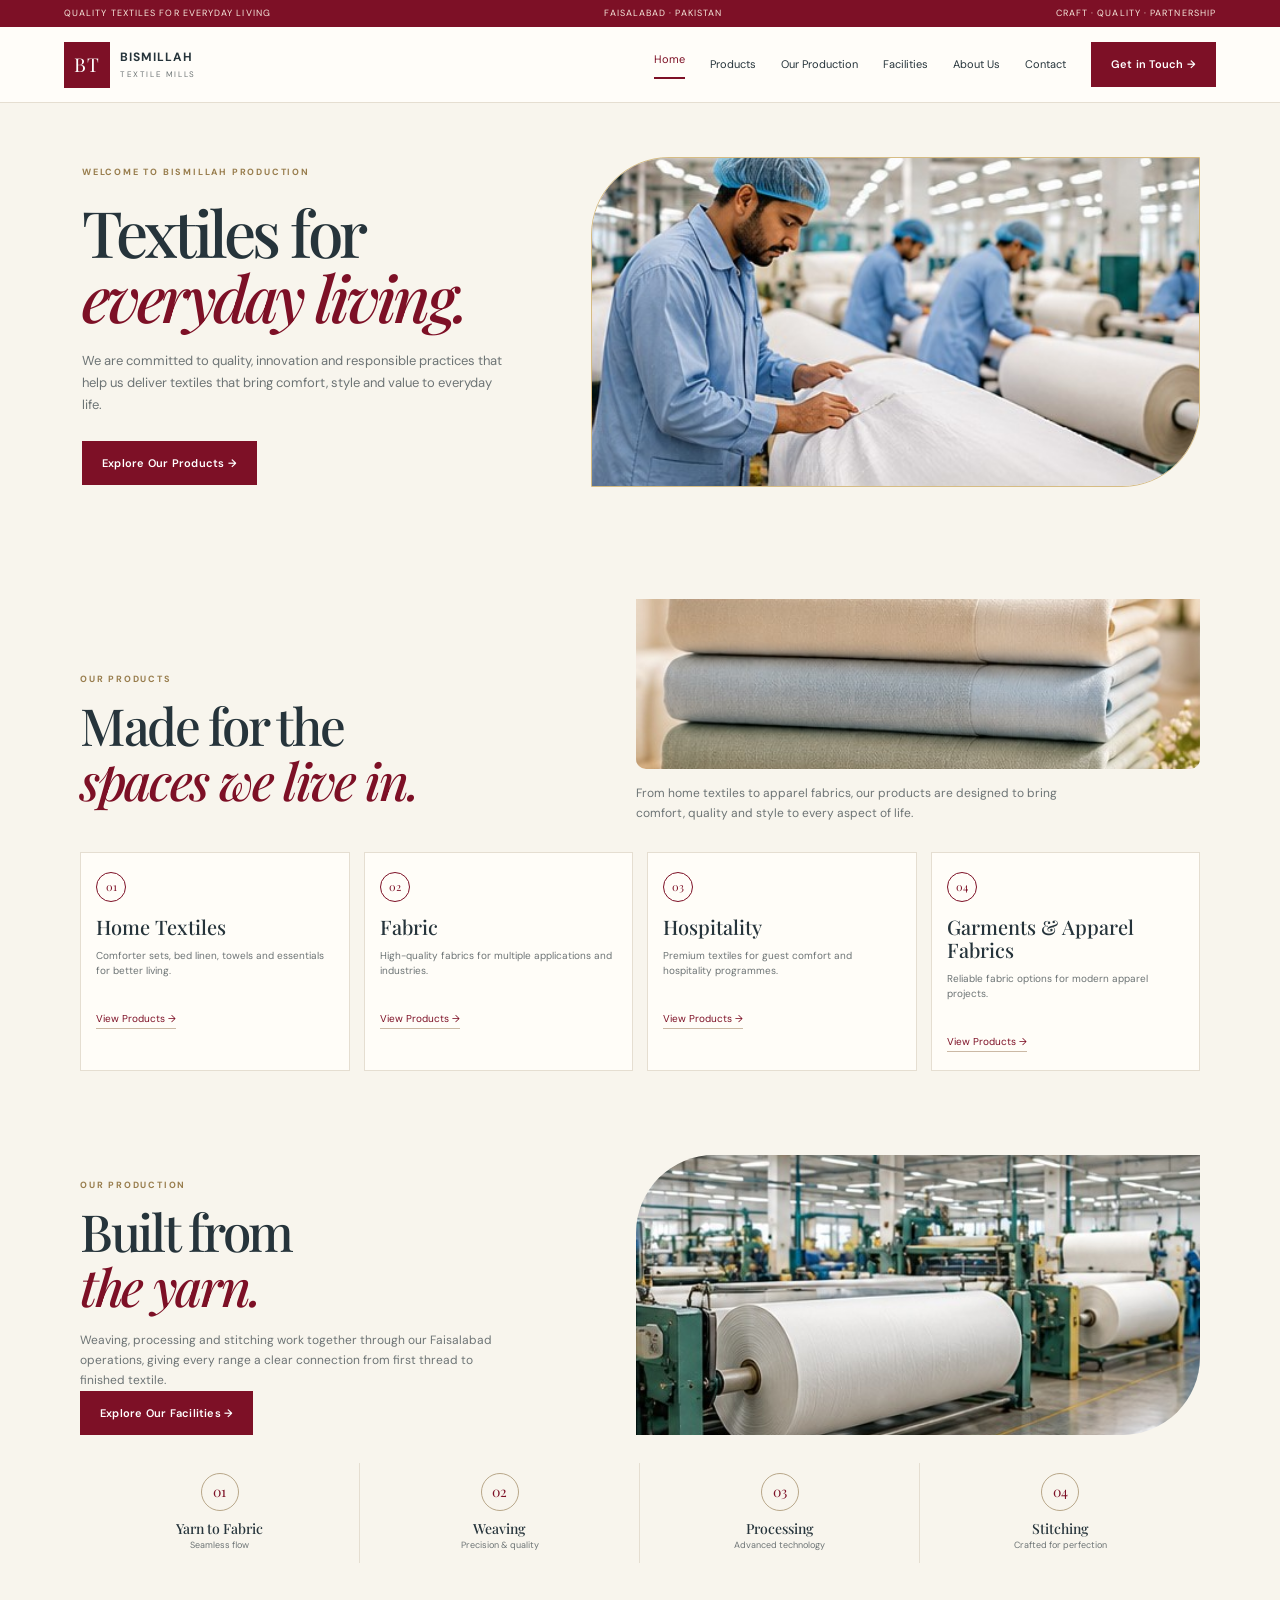
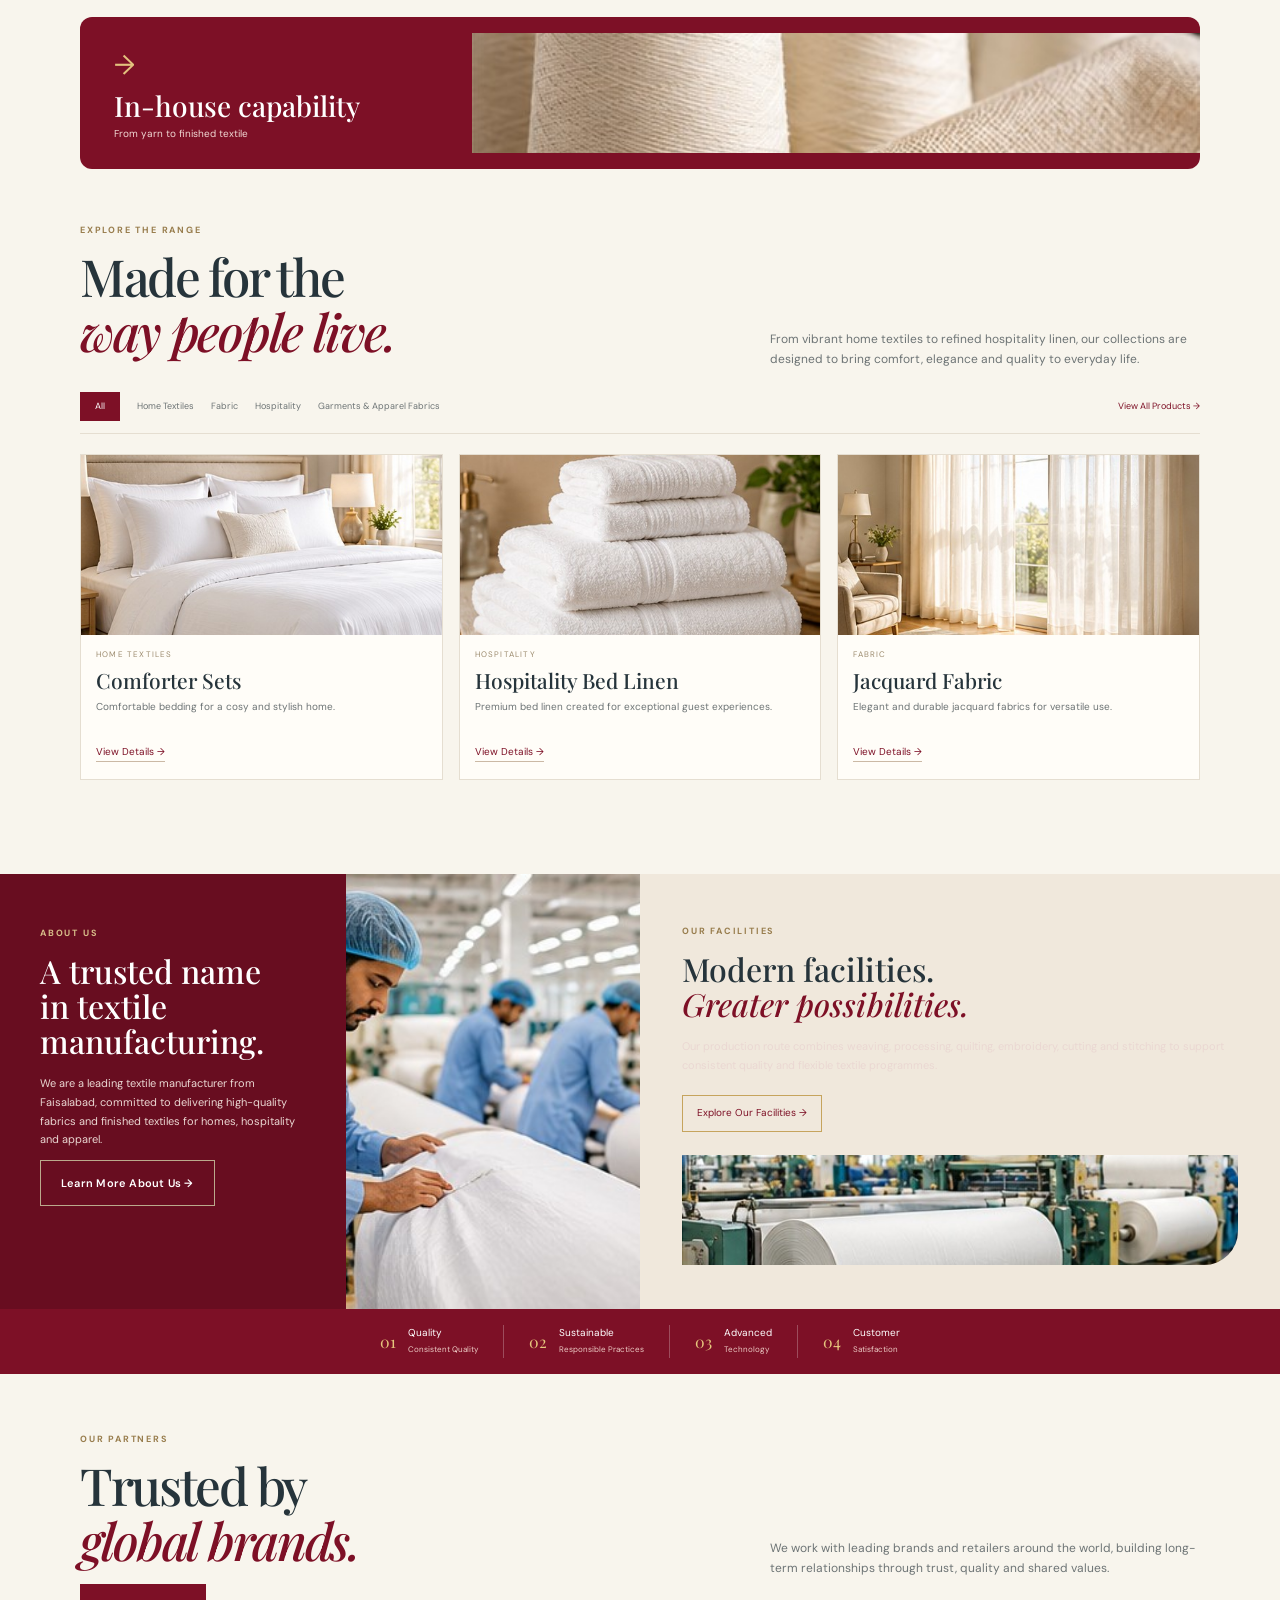
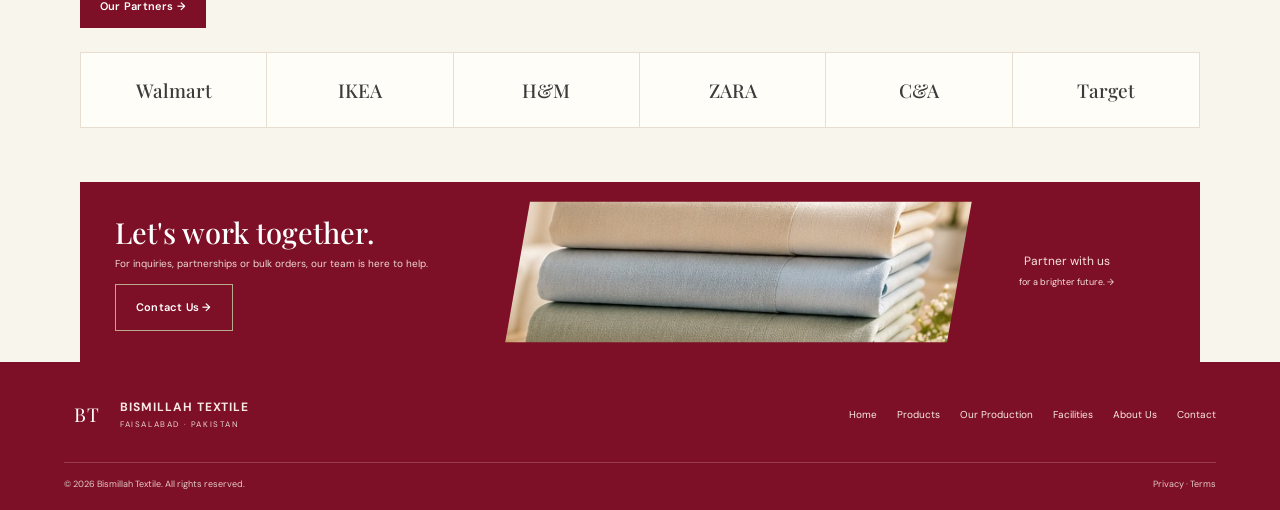
==== commit b99a7927: "Match homepage layout to supplied design demo" ====
--- a/index.html
+++ b/index.html
@@ -1 +1,68 @@
-<!doctype html><html lang="en"><head><meta charset="utf-8"><meta name="viewport" content="width=device-width,initial-scale=1"><meta name="description" content="Bismillah Textile — textile products, production and quality."><title>Home | Bismillah Textile</title><link rel="stylesheet" href="styles.css"><link rel="icon" href="assets/favicon.svg"></head><body><div class="topbar"><span>FAISALABAD · PAKISTAN</span><span>QUALITY TEXTILES FOR EVERYDAY LIVING</span><span>CRAFT · QUALITY · PARTNERSHIP</span></div><header class="header"><a class="brand" href="index.html"><span class="brandmark">BT</span><span><b>BISMILLAH</b><small>TEXTILE MILLS</small></span></a><button class="menu-toggle" aria-label="Open navigation" aria-expanded="false">☰</button><nav class="nav"><a href="index.html">Home</a><a href="products.html">Products</a><a href="manufacturing.html">Our Production</a><a href="quality.html">Quality</a><a href="partners.html">Products & Partners</a><a href="contact.html" class="nav-cta">Get in touch ↗</a></nav></header><main><section class="hero container"><div class="hero-copy"><span class="eyebrow">OUR PRODUCTS & PARTNERS</span><h1>Quality Textiles,<br><em>Global Partnerships.</em></h1><p>Founded in Faisalabad in 1989, Bismillah Textiles is a vertically integrated home-textile manufacturer with more than 2,500 employees, serving brands and retailers across six continents.</p><div class="button-row"><a class="button" href="products.html">Explore our products →</a><a class="underlink" href="manufacturing.html">Discover production</a></div><div class="hero-note"><span class="dot"></span> Textile solutions from Faisalabad, Pakistan</div></div><div class="hero-visual"><img src="assets/folded-fabrics.jpg" alt="Premium folded textile fabrics in natural colors"><div class="image-label">BISMILLAH TEXTILE <span>PRODUCTS · PROCESS · PEOPLE</span></div></div></section><section class="trust-strip"><div><b>1989</b><span>Founded in Faisalabad</span></div><div><b>2,500+</b><span>People across operations</span></div><div><b>136</b><span>Air-jet looms</span></div><div><b>6</b><span>Continents served</span></div></section><section class="section container"><div class="section-heading"><div><span class="eyebrow">OUR PRODUCTS</span><h2>Premium Textiles for<br><em>Everyday Living.</em></h2></div><p>Explore 28 published product ranges across home textiles, fabrics, hospitality and apparel. Weaving, processing and stitching are connected through our Faisalabad operations.</p></div><div class="cards four"><a class="product-card" href="products.html#home"><img src="assets/bedding.jpg" alt="White luxury bedding"><div><h3>Home Textiles</h3><p>Comforter sets, bed linen, and essentials for better living.</p><span class="card-link">View products →</span></div></a><a class="product-card" href="products.html#fabric"><img src="assets/folded-fabrics.jpg" alt="Folded textile fabrics"><div><h3>Fabric</h3><p>Textile fabrics for multiple applications and industries.</p><span class="card-link">View products →</span></div></a><a class="product-card" href="products.html#hospitality"><img src="assets/towels.jpg" alt="White hotel towels"><div><h3>Hospitality</h3><p>Premium textiles for guest comfort and hospitality.</p><span class="card-link">View products →</span></div></a><a class="product-card" href="products.html#apparel"><img src="assets/sewing.jpg" alt="Garment sewing process"><div><h3>Garments & Apparel Fabrics</h3><p>Reliable fabric options for apparel projects.</p><span class="card-link">View products →</span></div></a></div></section><section class="section" style="background:#f0e8dc"><div class="container two-col"><div><span class="eyebrow">OUR VALUED PARTNERS</span><h2 style="font:500 39px var(--serif);margin:8px 0">Built on trust.<br><em>Made for the long term.</em></h2><p style="color:var(--muted);font-size:12px">We value dependable working relationships, clear specifications and consistent communication. Ask us about the right fit for your textile project.</p><a class="button" href="partners.html">Our approach →</a></div><img src="assets/factory-team.jpg" alt="Textile production team working in a factory"></div></section><section class="feature-band"><div class="feature-art"><img src="assets/textile-machinery.jpg" alt="Textile rolls and manufacturing equipment"></div><div class="feature-copy"><span class="eyebrow light">OUR PRODUCTION</span><h2>Quality, craft<br>and <em>precision.</em></h2><p>Weaving, yarn dyeing, processing, embroidery, quilting, wadding, cutting and stitching work together through an integrated manufacturing route in Faisalabad.</p><a class="button button-light" href="manufacturing.html">Explore production →</a></div></section><section class="section container"><div class="section-heading"><div><span class="eyebrow">WHY WORK WITH US</span><h2>Quality, innovation<br><em>and collaboration.</em></h2></div><p>A thoughtful textile project starts with understanding intended use, specifications, finish and delivery expectations.</p></div><div class="values-grid"><article><span>01</span><h3>Consistent quality</h3><p>We take quality seriously and apply process controls through the production route.</p></article><article><span>02</span><h3>Production focus</h3><p>We invest in efficient manufacturing, technology and in-house production capability.</p></article><article><span>03</span><h3>Long-term partnership</h3><p>We develop long-term relationships through professional, courteous and responsive service.</p></article></div></section><section class="contact-banner container"><div><span class="eyebrow">LET'S CONNECT</span><h2>Have a textile project in mind?</h2><p>Send your requirements and let’s start a conversation.</p></div><a class="button" href="contact.html">Get in touch →</a></section></main><footer class="footer"><div class="footer-main"><a class="brand" href="index.html"><span class="brandmark">BT</span><span><b>BISMILLAH TEXTILE</b><small>FAISALABAD · PAKISTAN</small></span></a><nav class="footer-links"><a href="index.html">Home</a><a href="products.html">Products</a><a href="manufacturing.html">Our Production</a><a href="quality.html">Quality</a><a href="partners.html">Partners</a><a href="contact.html">Contact</a></nav></div><div class="footer-bottom"><span>© 2026 Bismillah Textile. Website concept.</span><span>Privacy · Terms</span></div></footer><script src="script.js"></script></body></html>+<!doctype html>
+<html lang="en">
+<head>
+  <meta charset="utf-8">
+  <meta name="viewport" content="width=device-width,initial-scale=1">
+  <meta name="description" content="Bismillah Textile — quality textiles for everyday living, from Faisalabad, Pakistan.">
+  <title>Home | Bismillah Textile</title>
+  <link rel="stylesheet" href="styles.css">
+  <link rel="icon" href="assets/favicon.svg">
+</head>
+<body class="demo-home">
+  <div class="topbar"><span>QUALITY TEXTILES FOR EVERYDAY LIVING</span><span>FAISALABAD · PAKISTAN</span><span>CRAFT · QUALITY · PARTNERSHIP</span></div>
+  <header class="header">
+    <a class="brand" href="index.html"><span class="brandmark">BT</span><span><b>BISMILLAH</b><small>TEXTILE MILLS</small></span></a>
+    <button class="menu-toggle" aria-label="Open navigation" aria-expanded="false">☰</button>
+    <nav class="nav"><a class="active" href="index.html">Home</a><a href="products.html">Products</a><a href="manufacturing.html">Our Production</a><a href="manufacturing.html">Facilities</a><a href="partners.html">About Us</a><a href="contact.html">Contact</a><a href="contact.html" class="nav-cta">Get in Touch →</a></nav>
+  </header>
+
+  <main>
+    <section class="demo-hero container">
+      <div class="demo-copy">
+        <span class="eyebrow">WELCOME TO BISMILLAH PRODUCTION</span>
+        <h1>Textiles for<br><em>everyday living.</em></h1>
+        <p>We are committed to quality, innovation and responsible practices that help us deliver textiles that bring comfort, style and value to everyday life.</p>
+        <a class="button" href="products.html">Explore Our Products →</a>
+      </div>
+      <div class="demo-image demo-image-hero"><img src="assets/factory-team.jpg" alt="Bismillah textile production team in a factory"></div>
+    </section>
+
+    <section class="demo-section container demo-products">
+      <div class="demo-heading"><div><span class="eyebrow">OUR PRODUCTS</span><h2>Made for the<br><em>spaces we live in.</em></h2></div><div><img class="demo-side-image" src="assets/folded-fabrics.jpg" alt="Finished folded textiles"><p>From home textiles to apparel fabrics, our products are designed to bring comfort, quality and style to every aspect of life.</p></div></div>
+      <div class="demo-card-grid four">
+        <a class="demo-card" href="products.html#home"><span class="demo-card-icon">01</span><h3>Home Textiles</h3><p>Comforter sets, bed linen, towels and essentials for better living.</p><span class="card-link">View Products →</span></a>
+        <a class="demo-card" href="products.html#fabric"><span class="demo-card-icon">02</span><h3>Fabric</h3><p>High-quality fabrics for multiple applications and industries.</p><span class="card-link">View Products →</span></a>
+        <a class="demo-card" href="products.html#hospitality"><span class="demo-card-icon">03</span><h3>Hospitality</h3><p>Premium textiles for guest comfort and hospitality programmes.</p><span class="card-link">View Products →</span></a>
+        <a class="demo-card" href="products.html#apparel"><span class="demo-card-icon">04</span><h3>Garments & Apparel Fabrics</h3><p>Reliable fabric options for modern apparel projects.</p><span class="card-link">View Products →</span></a>
+      </div>
+    </section>
+
+    <section class="demo-section container demo-production">
+      <div class="demo-heading"><div><span class="eyebrow">OUR PRODUCTION</span><h2>Built from<br><em>the yarn.</em></h2><p>Weaving, processing and stitching work together through our Faisalabad operations, giving every range a clear connection from first thread to finished textile.</p><a class="button" href="manufacturing.html">Explore Our Facilities →</a></div><div class="demo-image demo-image-production"><img src="assets/textile-machinery.jpg" alt="Textile machinery and fabric rolls"></div></div>
+      <div class="process-grid"><div class="process-card"><span class="process-icon">01</span><b>Yarn to Fabric</b><small>Seamless flow</small></div><div class="process-card"><span class="process-icon">02</span><b>Weaving</b><small>Precision & quality</small></div><div class="process-card"><span class="process-icon">03</span><b>Processing</b><small>Advanced technology</small></div><div class="process-card"><span class="process-icon">04</span><b>Stitching</b><small>Crafted for perfection</small></div></div>
+    </section>
+
+    <section class="capability-band container"><div><span class="capability-arrow">→</span><h2>In-house capability</h2><p>From yarn to finished textile</p></div><img src="assets/yarn-texture.jpg" alt="Yarn and textile production detail"></section>
+
+    <section class="demo-section container demo-range">
+      <div class="demo-range-heading"><div><span class="eyebrow">EXPLORE THE RANGE</span><h2>Made for the<br><em>way people live.</em></h2></div><p>From vibrant home textiles to refined hospitality linen, our collections are designed to bring comfort, elegance and quality to everyday life.</p></div>
+      <div class="range-tabs"><a class="active" href="products.html">All</a><a href="products.html#home">Home Textiles</a><a href="products.html#fabric">Fabric</a><a href="products.html#hospitality">Hospitality</a><a href="products.html#apparel">Garments & Apparel Fabrics</a><a class="range-all" href="products.html">View All Products →</a></div>
+      <div class="range-grid"><a class="range-card" href="products.html#home"><img src="assets/bedding.jpg" alt="Comforter sets"><small>HOME TEXTILES</small><h3>Comforter Sets</h3><p>Comfortable bedding for a cosy and stylish home.</p><span class="card-link">View Details →</span></a><a class="range-card" href="products.html#hospitality"><img src="assets/towels.jpg" alt="Hospitality bed linen"><small>HOSPITALITY</small><h3>Hospitality Bed Linen</h3><p>Premium bed linen created for exceptional guest experiences.</p><span class="card-link">View Details →</span></a><a class="range-card" href="products.html#fabric"><img src="assets/curtains.jpg" alt="Decorative textile fabric"><small>FABRIC</small><h3>Jacquard Fabric</h3><p>Elegant and durable jacquard fabrics for versatile use.</p><span class="card-link">View Details →</span></a></div>
+    </section>
+
+    <section class="about-facilities">
+      <div class="about-panel"><div><span class="eyebrow light">ABOUT US</span><h2>A trusted name<br>in textile manufacturing.</h2><p>We are a leading textile manufacturer from Faisalabad, committed to delivering high-quality fabrics and finished textiles for homes, hospitality and apparel.</p><a class="button button-light" href="partners.html">Learn More About Us →</a></div><img src="assets/factory-team.jpg" alt="Bismillah textile manufacturing team"></div>
+      <div class="facility-panel"><span class="eyebrow">OUR FACILITIES</span><h2>Modern facilities.<br><em>Greater possibilities.</em></h2><p>Our production route combines weaving, processing, quilting, embroidery, cutting and stitching to support consistent quality and flexible textile programmes.</p><a class="outline-button" href="manufacturing.html">Explore Our Facilities →</a><img src="assets/textile-machinery.jpg" alt="Modern textile production facility"></div>
+    </section>
+
+    <section class="trust-strip demo-trust"><div><b>01</b><span>Quality<br><small>Consistent Quality</small></span></div><div><b>02</b><span>Sustainable<br><small>Responsible Practices</small></span></div><div><b>03</b><span>Advanced<br><small>Technology</small></span></div><div><b>04</b><span>Customer<br><small>Satisfaction</small></span></div></section>
+
+    <section class="demo-section container partners-section"><div class="demo-range-heading"><div><span class="eyebrow">OUR PARTNERS</span><h2>Trusted by<br><em>global brands.</em></h2></div><p>We work with leading brands and retailers around the world, building long-term relationships through trust, quality and shared values.</p></div><a class="button" href="partners.html">Our Partners →</a><div class="partner-names"><span>Walmart</span><span>IKEA</span><span>H&amp;M</span><span>ZARA</span><span>C&amp;A</span><span>Target</span></div></section>
+
+    <section class="work-together container"><div><h2>Let's work together.</h2><p>For inquiries, partnerships or bulk orders, our team is here to help.</p><a class="button button-light" href="contact.html">Contact Us →</a></div><img src="assets/folded-fabrics.jpg" alt="Textile fabrics ready for partnership projects"><a class="work-link" href="contact.html">Partner with us<br><small>for a brighter future. →</small></a></section>
+  </main>
+
+  <footer class="footer"><div class="footer-main"><a class="brand" href="index.html"><span class="brandmark">BT</span><span><b>BISMILLAH TEXTILE</b><small>FAISALABAD · PAKISTAN</small></span></a><nav class="footer-links"><a href="index.html">Home</a><a href="products.html">Products</a><a href="manufacturing.html">Our Production</a><a href="manufacturing.html">Facilities</a><a href="partners.html">About Us</a><a href="contact.html">Contact</a></nav></div><div class="footer-bottom"><span>© 2026 Bismillah Textile. All rights reserved.</span><span>Privacy · Terms</span></div></footer>
+  <script src="script.js"></script>
+</body>
+</html>
--- a/styles.css
+++ b/styles.css
@@ -1,3 +1,8 @@
 
 @import url('https://fonts.googleapis.com/css2?family=DM+Sans:wght@400;500;600;700&family=Playfair+Display:ital,wght@0,500;0,600;1,500;1,600&display=swap');
 :root{--cream:#f8f5ed;--paper:#fffdf8;--ink:#26343b;--muted:#6d7475;--wine:#7d1026;--wine2:#9a2038;--gold:#c6a45d;--line:#e5ded1;--serif:'Playfair Display',Georgia,serif;--sans:'DM Sans',Arial,sans-serif}*{box-sizing:border-box}html{scroll-behavior:smooth}body{margin:0;background:var(--cream);color:var(--ink);font-family:var(--sans);font-size:14px;line-height:1.65}a{color:inherit;text-decoration:none}img{display:block;width:100%;object-fit:cover}.topbar{height:27px;background:var(--wine);color:#f7e9dd;display:flex;justify-content:space-between;align-items:center;padding:0 5%;font-size:9px;letter-spacing:.12em}.header{height:76px;background:#fffdf9;border-bottom:1px solid var(--line);display:flex;align-items:center;justify-content:space-between;padding:0 5%;position:sticky;top:0;z-index:10}.brand{display:flex;align-items:center;gap:10px;letter-spacing:.08em;font-size:12px}.brandmark{width:46px;height:46px;background:var(--wine);color:white;display:grid;place-items:center;font-family:var(--serif);font-size:19px}.brand small{display:block;font-size:8px;letter-spacing:.2em;color:var(--muted)}.nav{display:flex;align-items:center;gap:25px;font-size:11px}.nav a:hover,.nav a.active{color:var(--wine)}.nav-cta,.button{background:var(--wine);color:white;padding:13px 20px;display:inline-block;font-size:11px;font-weight:600;letter-spacing:.02em;border:0}.menu-toggle{display:none;background:none;border:0;font-size:24px}.container{width:min(1120px,90%);margin:auto}.hero{display:grid;grid-template-columns: .92fr 1.08fr;gap:45px;align-items:center;padding:58px 0 60px;min-height:390px}.eyebrow{font-size:9px;letter-spacing:.2em;text-transform:uppercase;color:#987d4d;font-weight:700}.hero h1{font:500 clamp(38px,4vw,58px)/1.08 var(--serif);letter-spacing:-.04em;margin:18px 0}.hero h1 em,h2 em{color:var(--wine);font-weight:500}.hero p{max-width:430px;color:var(--muted);font-size:13px}.button-row{display:flex;align-items:center;gap:20px;margin-top:25px}.underlink{font-size:11px;border-bottom:1px solid #b3a792;padding-bottom:5px}.hero-visual{height:335px;position:relative;overflow:hidden;background:#e6ddcf}.hero-visual img{height:100%;object-position:center}.image-label{position:absolute;bottom:0;left:0;background:var(--wine);color:#fff;padding:12px 18px;font-size:9px;letter-spacing:.12em}.image-label span{display:block;font-size:8px;opacity:.8;margin-top:3px}.hero-note{font-size:10px;color:var(--muted);margin-top:28px}.dot{display:inline-block;width:6px;height:6px;border-radius:50%;background:#66856b;margin-right:8px}.trust-strip{display:flex;justify-content:center;gap:0;background:#eee6d8;padding:17px 4%;border-block:1px solid #e7dece}.trust-strip div{display:flex;align-items:center;gap:12px;padding:0 25px;border-right:1px solid #d7cbbb;font-size:10px}.trust-strip div:last-child{border:0}.trust-strip b{font:600 19px var(--serif);color:var(--wine)}.section{padding:58px 0 64px}.section-heading{display:flex;justify-content:space-between;align-items:end;gap:30px;margin-bottom:24px}.section-heading h2,.feature-copy h2,.page-hero h1{font:500 clamp(30px,3.1vw,42px)/1.15 var(--serif);letter-spacing:-.03em;margin:8px 0}.section-heading p{max-width:420px;color:var(--muted);font-size:12px;margin:0 0 5px}.cards{display:grid;gap:18px}.cards.three{grid-template-columns:repeat(3,1fr)}.cards.four{grid-template-columns:repeat(4,1fr)}.product-card{background:var(--paper);border:1px solid var(--line);box-shadow:0 4px 10px #4c38200a;transition:transform .2s}.product-card:hover{transform:translateY(-4px)}.product-card img{height:170px}.product-card>div{padding:17px 16px 18px}.card-kicker{font-size:8px;letter-spacing:.16em;color:#9c8b6e;text-transform:uppercase}.product-card h3{font:500 22px var(--serif);margin:7px 0}.product-card p{font-size:11px;color:var(--muted);min-height:36px;margin:0 0 12px}.card-link{font-size:10px;color:var(--wine);border-bottom:1px solid #cbb9a5;padding-bottom:3px}.feature-band{display:grid;grid-template-columns:1fr 1fr;min-height:340px;background:#2f2524;color:#fff}.feature-art img{height:100%;min-height:340px}.feature-copy{padding:55px clamp(28px,6vw,80px);align-self:center}.light{color:#d7bd89}.feature-copy h2{font-size:39px;margin:14px 0}.feature-copy p{color:#d6ceca;font-size:12px;max-width:390px;margin-bottom:25px}.button-light{background:transparent;border:1px solid #bba98c}.values-grid{display:grid;grid-template-columns:repeat(3,1fr);gap:24px}.values-grid article{border-top:1px solid #d7c9b6;padding-top:20px}.values-grid article>span{color:var(--wine);font:22px var(--serif)}.values-grid h3{font:22px var(--serif);margin:8px 0}.values-grid p{font-size:12px;color:var(--muted)}.contact-banner{margin-bottom:65px;background:#eee5d7;padding:32px 38px;display:flex;align-items:center;justify-content:space-between;gap:20px}.contact-banner h2{font:32px/1.15 var(--serif);margin:8px 0}.contact-banner p{color:var(--muted);font-size:12px}.footer{background:var(--wine);color:#f9e9e5;padding:35px 5% 18px}.footer-main{display:flex;justify-content:space-between;gap:35px;align-items:center}.footer .brand small{color:#ead4ce}.footer-links{display:flex;gap:20px;font-size:10px}.footer-bottom{border-top:1px solid #ffffff30;margin-top:24px;padding-top:14px;display:flex;justify-content:space-between;font-size:9px;color:#e4c9c7}.page-hero{padding:52px 0 35px;display:grid;grid-template-columns:1fr .95fr;align-items:center;gap:45px}.page-hero h1{font-size:48px}.page-hero p{color:var(--muted);max-width:500px}.page-hero img{height:280px}.page-title{padding:50px 0 12px}.page-title h1{font:500 42px var(--serif);margin:8px 0}.page-title p{color:var(--muted);max-width:700px}.filter-row{display:flex;gap:9px;flex-wrap:wrap;margin:20px 0 26px}.filter-row button{border:1px solid #d8cdbc;background:transparent;padding:9px 15px;font:11px var(--sans);cursor:pointer}.filter-row button.active,.filter-row button:hover{background:var(--wine);color:white;border-color:var(--wine)}.product-grid{display:grid;grid-template-columns:repeat(4,1fr);gap:18px}.product-grid .product-card img{height:160px}.two-col{display:grid;grid-template-columns:1fr 1fr;gap:28px;align-items:center}.two-col img{height:320px}.content-panel{background:#fffdf8;padding:28px;border:1px solid var(--line)}.content-panel h2{font:30px var(--serif);margin:0 0 12px}.content-panel p,.content-panel li{font-size:12px;color:var(--muted)}.icon-grid{display:grid;grid-template-columns:repeat(4,1fr);gap:16px;margin:35px 0}.icon-grid article{padding:20px;background:#fffdf8;border:1px solid var(--line)}.icon-grid h3{font:19px var(--serif);margin:8px 0}.icon-grid p{font-size:11px;color:var(--muted)}.contact-layout{display:grid;grid-template-columns:.8fr 1.2fr;gap:35px}.contact-form{background:#fffdf8;border:1px solid var(--line);padding:28px}.contact-form label{display:block;font-size:11px;margin:0 0 14px}.contact-form input,.contact-form textarea,.contact-form select{display:block;width:100%;padding:12px;border:1px solid #ded5c7;background:#fff;margin-top:5px;font:12px var(--sans)}.contact-form textarea{min-height:120px}.notice{font-size:11px;color:var(--muted)}@media(max-width:800px){.topbar span:nth-child(2){display:none}.header{height:66px}.menu-toggle{display:block}.nav{display:none;position:absolute;top:66px;left:0;right:0;background:#fffdf9;padding:20px 5%;flex-direction:column;align-items:stretch;gap:14px;border-bottom:1px solid var(--line)}.nav.open{display:flex}.hero,.page-hero,.two-col,.contact-layout{grid-template-columns:1fr}.hero{gap:25px;padding:38px 0}.hero-visual{height:280px}.trust-strip{flex-wrap:wrap;justify-content:flex-start;gap:12px}.trust-strip div{padding:5px 12px;border:0}.section-heading{display:block}.section-heading p{margin-top:12px}.cards.three,.cards.four,.product-grid{grid-template-columns:repeat(2,1fr)}.feature-band{grid-template-columns:1fr}.feature-art img{height:250px;min-height:0}.feature-copy{padding:35px 7%}.values-grid,.icon-grid{grid-template-columns:repeat(2,1fr)}.contact-banner{display:block;padding:25px}.contact-banner .button{margin-top:10px}.footer-main,.footer-bottom{flex-direction:column;align-items:flex-start}.footer-links{flex-wrap:wrap}.page-hero h1{font-size:39px}.page-hero img{height:240px}}@media(max-width:480px){.cards.three,.cards.four,.product-grid{grid-template-columns:1fr}.product-card img,.product-grid .product-card img{height:220px}.hero h1{font-size:42px}.trust-strip div{width:45%}.values-grid,.icon-grid{grid-template-columns:1fr}.section{padding:42px 0}.button-row{flex-wrap:wrap}.page-title h1{font-size:35px}}
+
+/* Demo-reference homepage treatment */
+.demo-home{background:#f8f5ed}.demo-home .header{position:relative}.demo-home .nav a.active{color:var(--wine);border-bottom:2px solid var(--wine);padding-bottom:8px}.demo-hero{display:grid;grid-template-columns:.86fr 1.14fr;gap:52px;align-items:center;padding:54px 0 64px}.demo-copy{padding-left:2px}.demo-copy h1{font:500 clamp(44px,5vw,70px)/1.02 var(--serif);letter-spacing:-.055em;margin:17px 0 20px}.demo-copy h1 em,.demo-heading h2 em,.demo-range-heading h2 em,.facility-panel h2 em{color:var(--wine);font-weight:500}.demo-copy p{max-width:420px;color:var(--muted);font-size:13px;line-height:1.7;margin-bottom:25px}.demo-image{overflow:hidden;background:#e8dfd0}.demo-image img{width:100%;height:100%;object-fit:cover}.demo-image-hero{height:330px;border-radius:78px 0 78px 0;border:1px solid #d6bc83}.demo-image-hero img{object-position:center}.demo-section{padding:48px 0 54px}.demo-heading{display:grid;grid-template-columns:.95fr 1.05fr;gap:46px;align-items:end;margin-bottom:28px}.demo-heading h2,.demo-range-heading h2{font:500 clamp(36px,4vw,52px)/1.08 var(--serif);letter-spacing:-.045em;margin:9px 0 15px}.demo-heading p,.demo-range-heading>p{color:var(--muted);font-size:12px;line-height:1.7;margin:12px 0 0;max-width:430px}.demo-side-image{height:170px;border-radius:0 0 10px 10px;margin-bottom:14px;object-position:center}.demo-card-grid{display:grid;gap:14px}.demo-card-grid.four{grid-template-columns:repeat(4,1fr)}.demo-card{background:#fffdf8;border:1px solid var(--line);padding:19px 15px 18px;min-height:210px;transition:transform .2s,box-shadow .2s}.demo-card:hover,.range-card:hover{transform:translateY(-4px);box-shadow:0 12px 24px #4c382014}.demo-card-icon{display:grid;place-items:center;width:30px;height:30px;border:1px solid var(--wine);border-radius:50%;color:var(--wine);font:11px var(--serif);margin-bottom:13px}.demo-card h3{font:500 20px var(--serif);line-height:1.15;margin:0 0 8px}.demo-card p{font-size:10px;color:var(--muted);line-height:1.55;min-height:48px}.demo-production{padding-top:30px}.demo-image-production{height:280px;border-radius:78px 0 78px 0}.demo-image-production img{object-position:center}.process-grid{display:grid;grid-template-columns:repeat(4,1fr);margin-top:20px}.process-card{text-align:center;border-right:1px solid var(--line);padding:10px 12px}.process-card:last-child{border-right:0}.process-icon{display:grid;place-items:center;margin:auto;width:38px;height:38px;border:1px solid #b8a789;border-radius:50%;color:var(--wine);font:14px var(--serif)}.process-card b{display:block;font:500 14px var(--serif);margin-top:8px}.process-card small{display:block;color:var(--muted);font-size:9px}.capability-band{display:grid;grid-template-columns:.7fr 1.3fr;align-items:center;background:var(--wine);color:#fff;overflow:hidden;border-radius:12px;padding:0;margin-bottom:22px}.capability-band>div{padding:26px 34px}.capability-band img{height:120px;object-position:center}.capability-band h2{font:500 28px var(--serif);margin:0 0 2px}.capability-band p{font-size:10px;margin:0;color:#f1d9d4}.capability-arrow{color:#e3c27e;font-size:27px}.demo-range{padding-top:26px}.demo-range-heading{display:flex;justify-content:space-between;gap:35px;align-items:end}.demo-range-heading>p{max-width:430px;margin-bottom:5px}.range-tabs{display:flex;align-items:center;gap:17px;border-bottom:1px solid var(--line);padding-bottom:12px;margin:18px 0 20px;flex-wrap:wrap}.range-tabs a{font-size:9px;color:var(--muted)}.range-tabs a.active{background:var(--wine);color:white;padding:7px 15px}.range-tabs .range-all{margin-left:auto;color:var(--wine)}.range-grid{display:grid;grid-template-columns:repeat(3,1fr);gap:16px}.range-card{background:#fffdf8;border:1px solid var(--line);padding-bottom:16px;transition:transform .2s,box-shadow .2s}.range-card img{height:180px;object-position:center}.range-card small,.range-card h3,.range-card p,.range-card .card-link{margin-left:15px;margin-right:15px}.range-card small{display:block;color:#9c8b6e;font-size:8px;letter-spacing:.15em;margin-top:13px}.range-card h3{font:500 21px var(--serif);margin-top:5px;margin-bottom:5px}.range-card p{font-size:10px;color:var(--muted);margin-top:0;min-height:30px}.about-facilities{display:grid;grid-template-columns:1fr 1fr;margin-top:40px}.about-panel{background:#680d20;color:#fff;display:grid;grid-template-columns:1.08fr .92fr}.about-panel>div{padding:46px 40px}.about-panel h2,.facility-panel h2{font:500 32px/1.1 var(--serif);margin:10px 0 16px}.about-panel p,.facility-panel p{font-size:11px;line-height:1.7;color:#ead7d2}.about-panel img{height:100%;min-height:290px;object-position:center}.facility-panel{background:#f0e8dc;padding:44px 42px;position:relative}.facility-panel .outline-button{display:inline-block;border:1px solid var(--gold);color:var(--wine);padding:9px 14px;font-size:10px;margin-top:10px}.facility-panel img{height:110px;margin-top:23px;border-radius:0 0 34px 0}.demo-trust{background:var(--wine);color:#fff;border:0;margin:0;padding:16px 5%;justify-content:center}.demo-trust div{border-color:#ffffff40}.demo-trust b{font:16px var(--serif);color:#e6c67d}.demo-trust span{font-size:10px}.demo-trust small{font-size:8px;color:#edcbc5}.partners-section{padding-top:52px;padding-bottom:54px}.partner-names{display:grid;grid-template-columns:repeat(6,1fr);border:1px solid var(--line);margin-top:24px;background:#fffdf8}.partner-names span{display:grid;place-items:center;min-height:74px;border-right:1px solid var(--line);font:500 19px var(--serif);color:#3b3b3b}.partner-names span:last-child{border-right:0}.work-together{display:grid;grid-template-columns:1fr 1fr .65fr;align-items:center;overflow:hidden;background:var(--wine);color:#fff;margin-bottom:0;padding:25px 0 25px 35px}.work-together h2{font:500 29px var(--serif);margin:0 0 5px}.work-together p{font-size:10px;color:#efd8d3;margin:0 0 12px}.work-together img{height:130px;object-fit:cover;transform:skewX(-10deg) scale(1.08);margin-left:10px}.work-link{font-size:12px;text-align:center;color:#f9e2de}.work-link small{font-size:9px}.demo-home .footer{padding-top:30px}
+@media(max-width:800px){.demo-hero,.demo-heading,.demo-range-heading,.about-facilities,.about-panel{grid-template-columns:1fr}.demo-hero{padding-top:38px;gap:28px}.demo-image-hero{height:280px}.demo-heading{gap:20px}.demo-side-image{height:220px}.demo-card-grid.four{grid-template-columns:repeat(2,1fr)}.process-grid{grid-template-columns:repeat(2,1fr);row-gap:16px}.process-card:nth-child(2){border-right:0}.demo-image-production{height:240px}.capability-band{grid-template-columns:1fr}.capability-band img{height:150px}.range-tabs .range-all{margin-left:0}.range-grid{grid-template-columns:1fr}.about-panel img{min-height:220px}.partner-names{grid-template-columns:repeat(3,1fr)}.partner-names span:nth-child(3){border-right:0}.work-together{grid-template-columns:1fr;padding:25px}.work-together img{margin:16px 0;height:130px;transform:none}.work-link{text-align:left}}
+@media(max-width:480px){.demo-copy h1{font-size:48px}.demo-card-grid.four{grid-template-columns:1fr}.process-grid{grid-template-columns:1fr 1fr}.process-card{border-right:0;border-bottom:1px solid var(--line);padding-bottom:14px}.partner-names{grid-template-columns:repeat(2,1fr)}.partner-names span:nth-child(odd){border-right:1px solid var(--line)}.partner-names span:nth-child(even){border-right:0}}
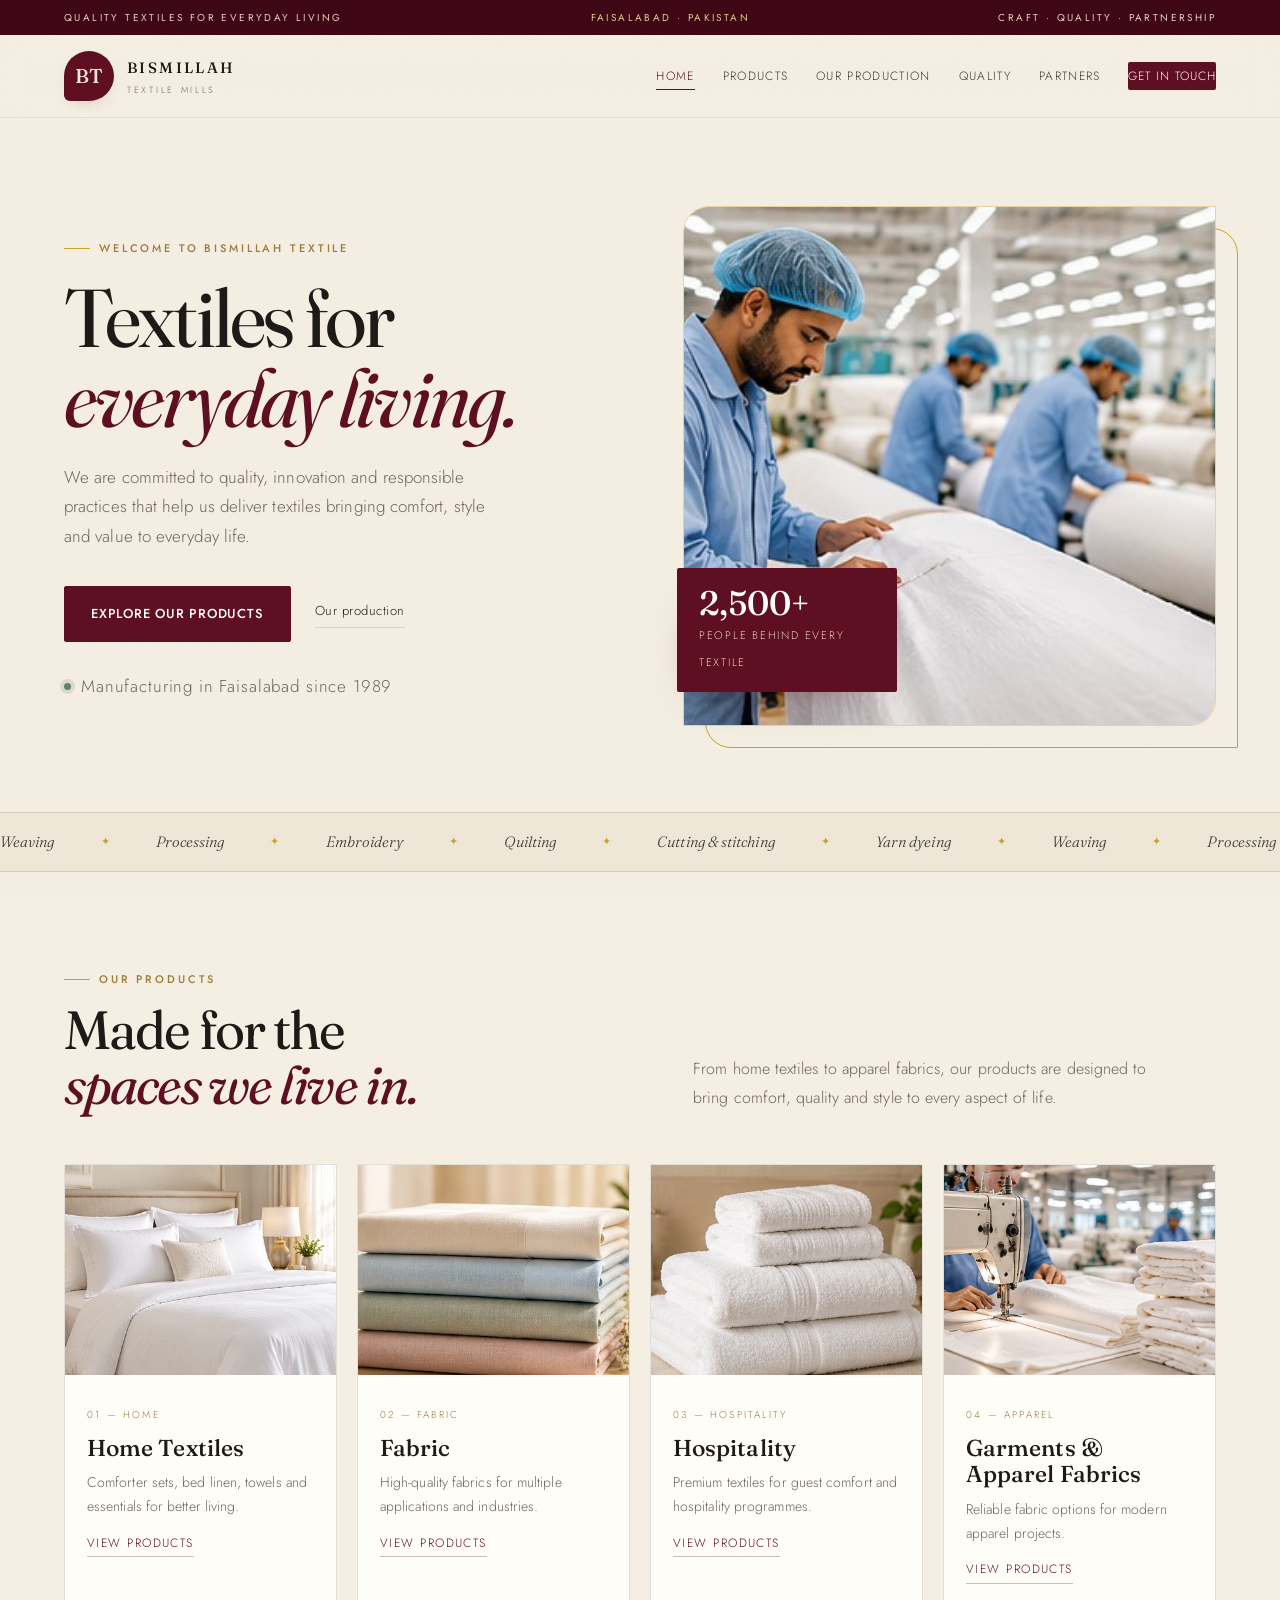
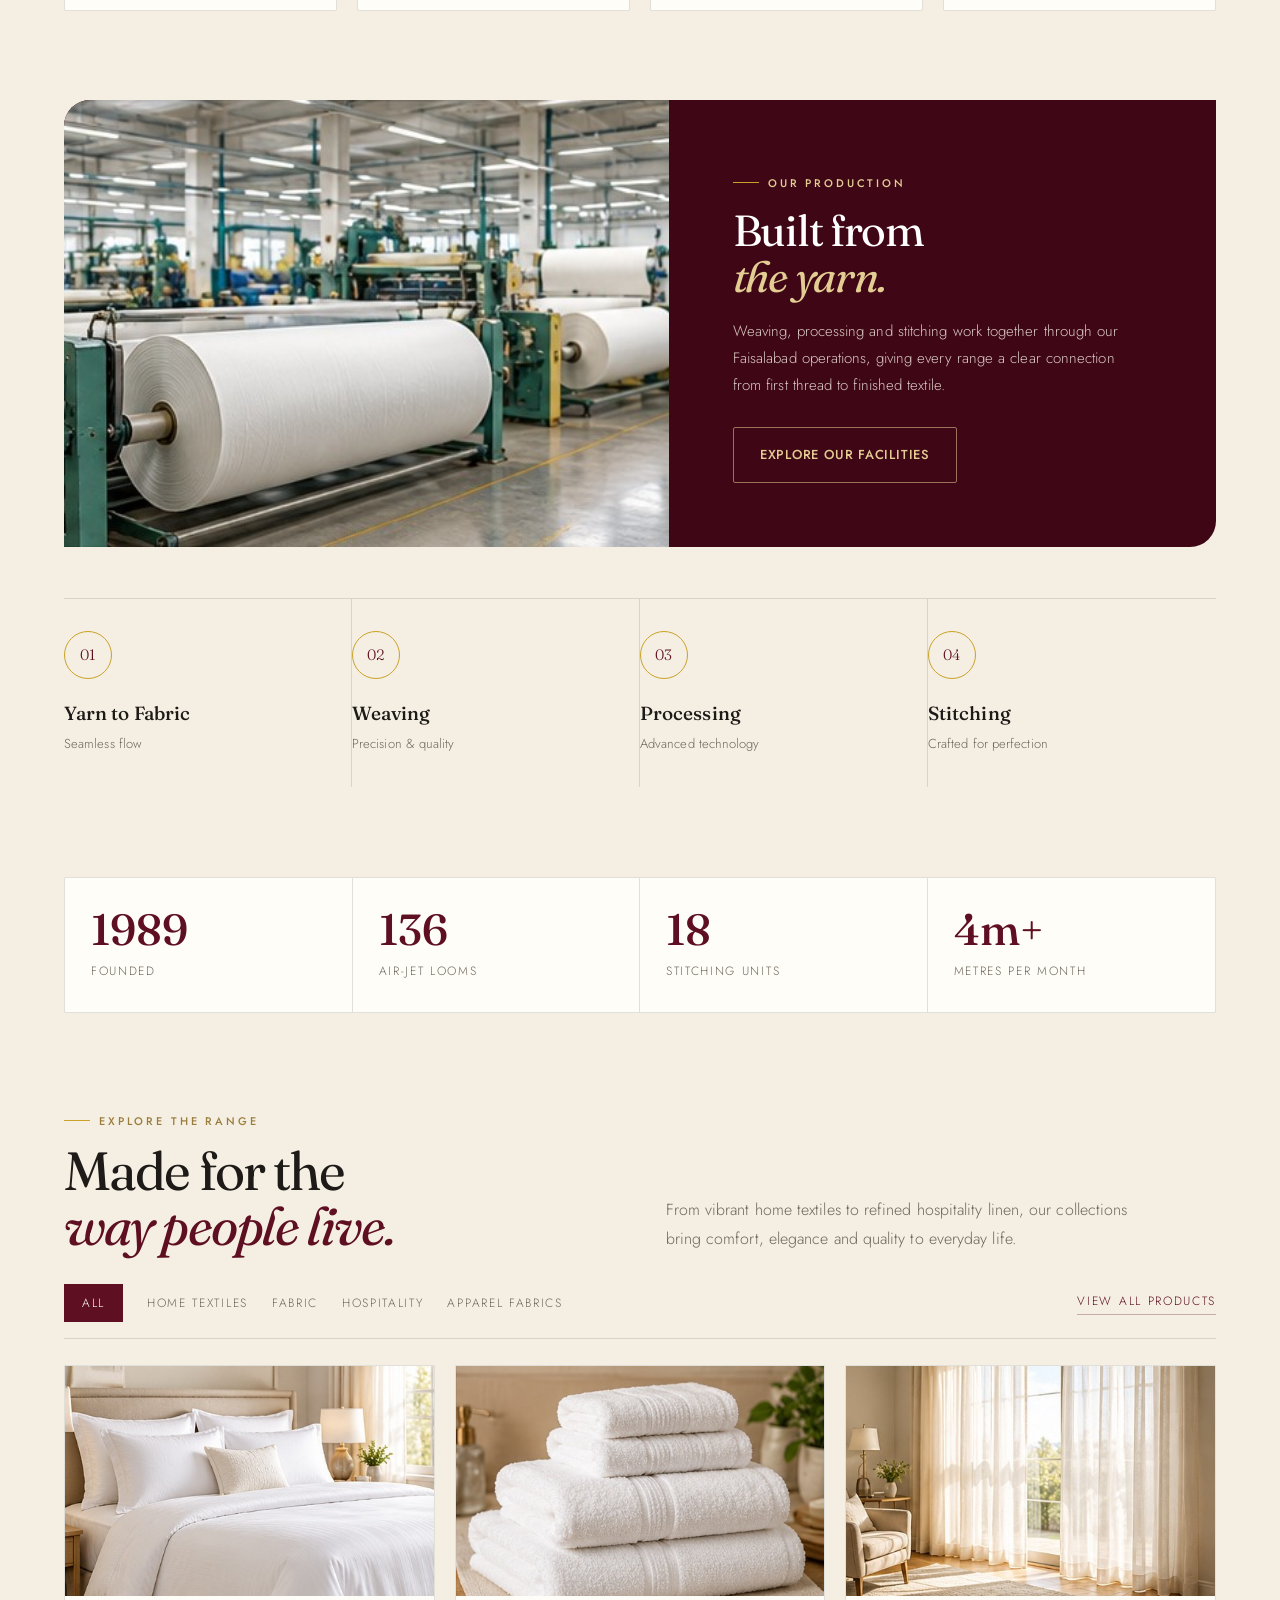
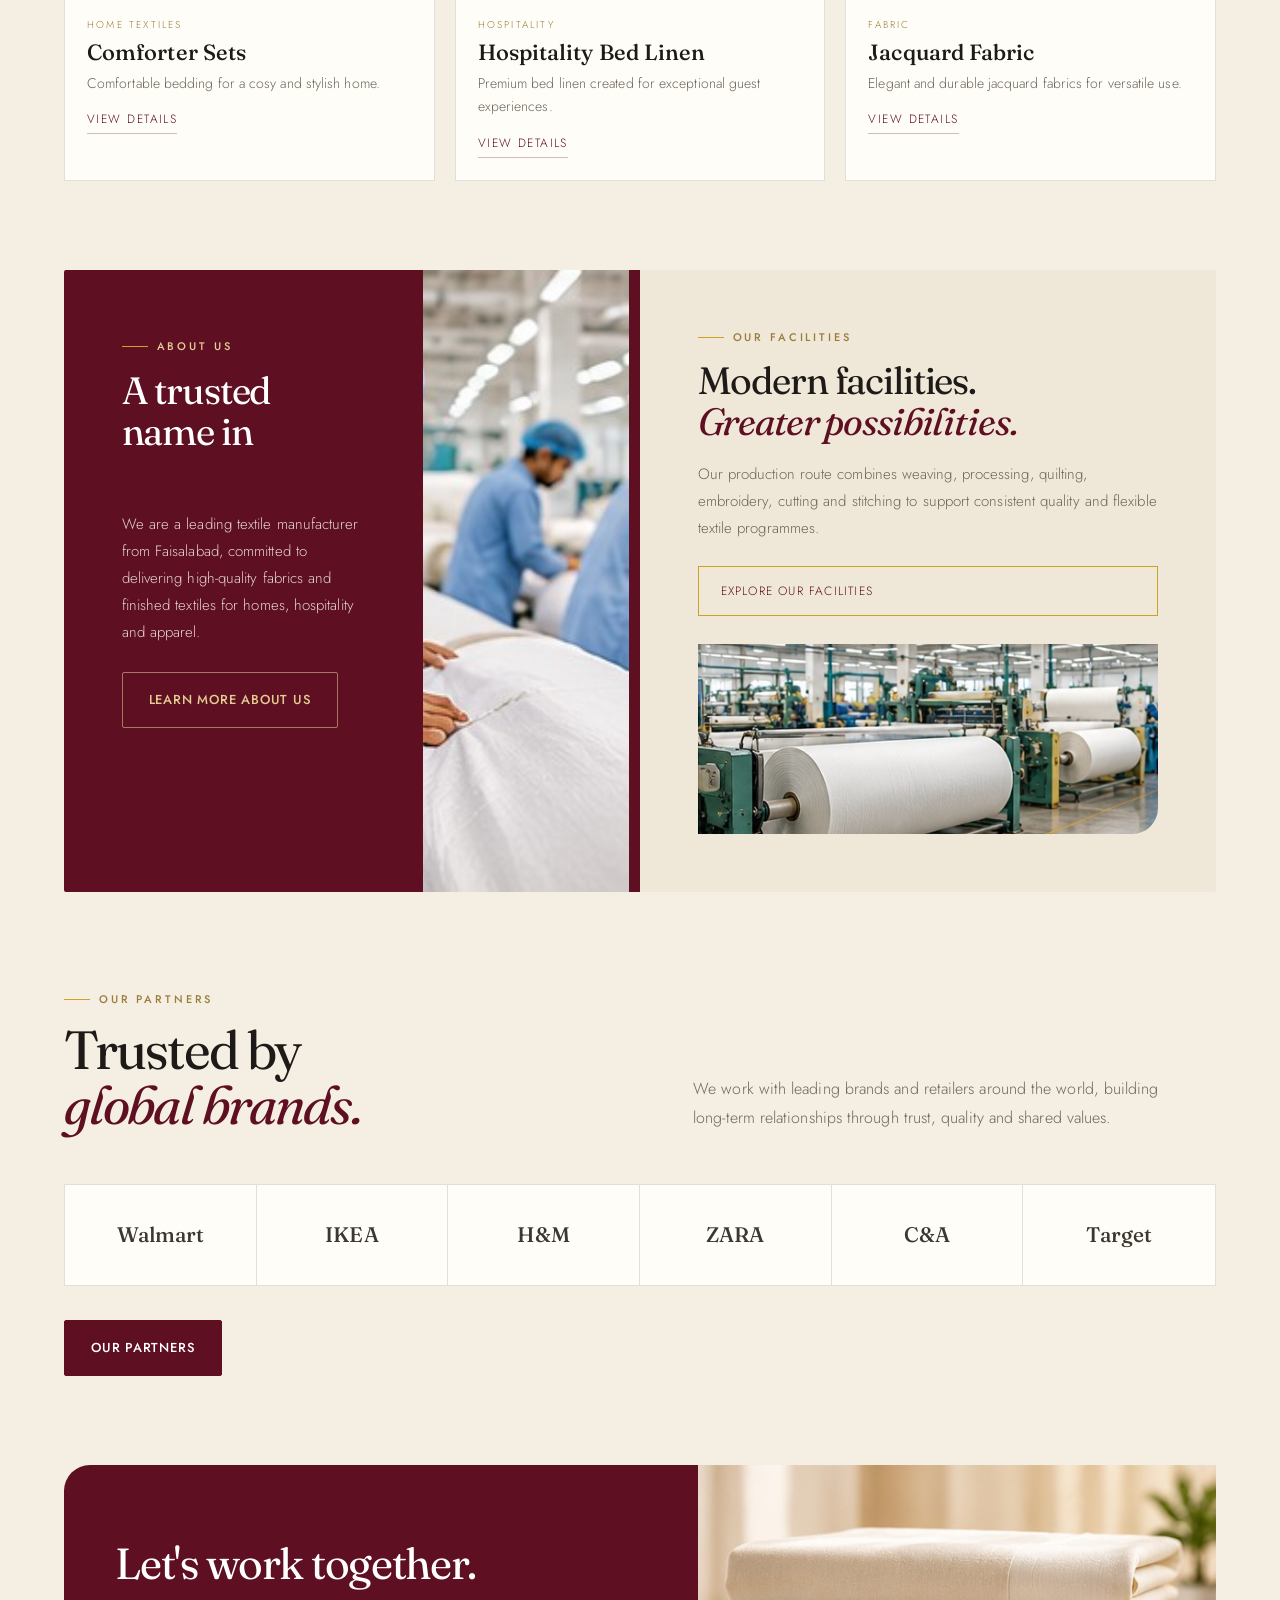
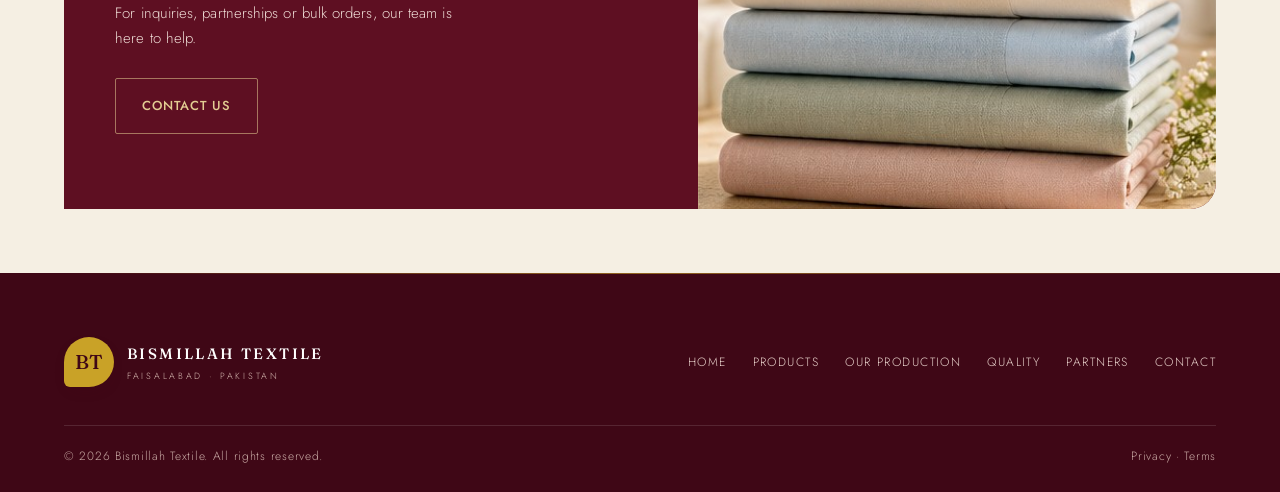
==== commit c3eea075: "Redesign website UI across all pages Introduce a cohesive editorial-luxury design system in styles.c" ====
--- a/index.html
+++ b/index.html
@@ -7,62 +7,159 @@
   <title>Home | Bismillah Textile</title>
   <link rel="stylesheet" href="styles.css">
   <link rel="icon" href="assets/favicon.svg">
+  <script>document.documentElement.classList.add("js");addEventListener("load",function(){setTimeout(function(){if(!document.querySelector(".reveal.in"))document.querySelectorAll(".reveal").forEach(function(e){e.classList.add("in")})},1200)})</script>
 </head>
-<body class="demo-home">
-  <div class="topbar"><span>QUALITY TEXTILES FOR EVERYDAY LIVING</span><span>FAISALABAD · PAKISTAN</span><span>CRAFT · QUALITY · PARTNERSHIP</span></div>
+<body>
+  <div class="topbar"><span>Quality textiles for everyday living</span><span>Faisalabad · Pakistan</span><span>Craft · Quality · Partnership</span></div>
   <header class="header">
     <a class="brand" href="index.html"><span class="brandmark">BT</span><span><b>BISMILLAH</b><small>TEXTILE MILLS</small></span></a>
     <button class="menu-toggle" aria-label="Open navigation" aria-expanded="false">☰</button>
-    <nav class="nav"><a class="active" href="index.html">Home</a><a href="products.html">Products</a><a href="manufacturing.html">Our Production</a><a href="manufacturing.html">Facilities</a><a href="partners.html">About Us</a><a href="contact.html">Contact</a><a href="contact.html" class="nav-cta">Get in Touch →</a></nav>
+    <nav class="nav"><a class="active" href="index.html">Home</a><a href="products.html">Products</a><a href="manufacturing.html">Our Production</a><a href="quality.html">Quality</a><a href="partners.html">Partners</a><a href="contact.html" class="nav-cta">Get in touch</a></nav>
   </header>
 
   <main>
-    <section class="demo-hero container">
-      <div class="demo-copy">
-        <span class="eyebrow">WELCOME TO BISMILLAH PRODUCTION</span>
+    <section class="hero container">
+      <div class="hero-copy reveal">
+        <span class="eyebrow">Welcome to Bismillah Textile</span>
         <h1>Textiles for<br><em>everyday living.</em></h1>
-        <p>We are committed to quality, innovation and responsible practices that help us deliver textiles that bring comfort, style and value to everyday life.</p>
-        <a class="button" href="products.html">Explore Our Products →</a>
+        <p>We are committed to quality, innovation and responsible practices that help us deliver textiles bringing comfort, style and value to everyday life.</p>
+        <div class="button-row">
+          <a class="button" href="products.html">Explore our products</a>
+          <a class="underlink" href="manufacturing.html">Our production</a>
+        </div>
+        <p class="hero-note"><span class="dot"></span>Manufacturing in Faisalabad since 1989</p>
       </div>
-      <div class="demo-image demo-image-hero"><img src="assets/factory-team.jpg" alt="Bismillah textile production team in a factory"></div>
+      <figure class="hero-visual reveal">
+        <img src="assets/factory-team.jpg" alt="Bismillah textile production team in a factory">
+        <figcaption class="hero-badge"><b>2,500+</b><span>People behind every textile</span></figcaption>
+      </figure>
     </section>
 
-    <section class="demo-section container demo-products">
-      <div class="demo-heading"><div><span class="eyebrow">OUR PRODUCTS</span><h2>Made for the<br><em>spaces we live in.</em></h2></div><div><img class="demo-side-image" src="assets/folded-fabrics.jpg" alt="Finished folded textiles"><p>From home textiles to apparel fabrics, our products are designed to bring comfort, quality and style to every aspect of life.</p></div></div>
-      <div class="demo-card-grid four">
-        <a class="demo-card" href="products.html#home"><span class="demo-card-icon">01</span><h3>Home Textiles</h3><p>Comforter sets, bed linen, towels and essentials for better living.</p><span class="card-link">View Products →</span></a>
-        <a class="demo-card" href="products.html#fabric"><span class="demo-card-icon">02</span><h3>Fabric</h3><p>High-quality fabrics for multiple applications and industries.</p><span class="card-link">View Products →</span></a>
-        <a class="demo-card" href="products.html#hospitality"><span class="demo-card-icon">03</span><h3>Hospitality</h3><p>Premium textiles for guest comfort and hospitality programmes.</p><span class="card-link">View Products →</span></a>
-        <a class="demo-card" href="products.html#apparel"><span class="demo-card-icon">04</span><h3>Garments & Apparel Fabrics</h3><p>Reliable fabric options for modern apparel projects.</p><span class="card-link">View Products →</span></a>
+    <div class="ticker" aria-hidden="true">
+      <div class="ticker-track">
+        <span>Weaving</span><span>Processing</span><span>Embroidery</span><span>Quilting</span><span>Cutting &amp; stitching</span><span>Yarn dyeing</span>
+        <span>Weaving</span><span>Processing</span><span>Embroidery</span><span>Quilting</span><span>Cutting &amp; stitching</span><span>Yarn dyeing</span>
+      </div>
+    </div>
+
+    <section class="section container">
+      <div class="section-heading reveal">
+        <div>
+          <span class="eyebrow">Our products</span>
+          <h2>Made for the<br><em>spaces we live in.</em></h2>
+        </div>
+        <p>From home textiles to apparel fabrics, our products are designed to bring comfort, quality and style to every aspect of life.</p>
+      </div>
+      <div class="cards four">
+        <a class="product-card reveal" href="products.html#home"><img src="assets/bedding.jpg" alt="Home textiles bedding"><div><span class="card-kicker">01 — Home</span><h3>Home Textiles</h3><p>Comforter sets, bed linen, towels and essentials for better living.</p><span class="card-link">View products</span></div></a>
+        <a class="product-card reveal" href="products.html#fabric"><img src="assets/folded-fabrics.jpg" alt="Folded fabrics"><div><span class="card-kicker">02 — Fabric</span><h3>Fabric</h3><p>High-quality fabrics for multiple applications and industries.</p><span class="card-link">View products</span></div></a>
+        <a class="product-card reveal" href="products.html#hospitality"><img src="assets/towels.jpg" alt="Hospitality linen"><div><span class="card-kicker">03 — Hospitality</span><h3>Hospitality</h3><p>Premium textiles for guest comfort and hospitality programmes.</p><span class="card-link">View products</span></div></a>
+        <a class="product-card reveal" href="products.html#apparel"><img src="assets/sewing.jpg" alt="Apparel fabrics"><div><span class="card-kicker">04 — Apparel</span><h3>Garments &amp; Apparel Fabrics</h3><p>Reliable fabric options for modern apparel projects.</p><span class="card-link">View products</span></div></a>
       </div>
     </section>
 
-    <section class="demo-section container demo-production">
-      <div class="demo-heading"><div><span class="eyebrow">OUR PRODUCTION</span><h2>Built from<br><em>the yarn.</em></h2><p>Weaving, processing and stitching work together through our Faisalabad operations, giving every range a clear connection from first thread to finished textile.</p><a class="button" href="manufacturing.html">Explore Our Facilities →</a></div><div class="demo-image demo-image-production"><img src="assets/textile-machinery.jpg" alt="Textile machinery and fabric rolls"></div></div>
-      <div class="process-grid"><div class="process-card"><span class="process-icon">01</span><b>Yarn to Fabric</b><small>Seamless flow</small></div><div class="process-card"><span class="process-icon">02</span><b>Weaving</b><small>Precision & quality</small></div><div class="process-card"><span class="process-icon">03</span><b>Processing</b><small>Advanced technology</small></div><div class="process-card"><span class="process-icon">04</span><b>Stitching</b><small>Crafted for perfection</small></div></div>
+    <section class="section container" style="padding-top:0">
+      <div class="feature-band reveal">
+        <div class="feature-art"><img src="assets/textile-machinery.jpg" alt="Textile machinery and fabric rolls"></div>
+        <div class="feature-copy">
+          <span class="eyebrow light">Our production</span>
+          <h2>Built from<br><em>the yarn.</em></h2>
+          <p>Weaving, processing and stitching work together through our Faisalabad operations, giving every range a clear connection from first thread to finished textile.</p>
+          <a class="button button-light" href="manufacturing.html">Explore our facilities</a>
+        </div>
+      </div>
+      <div class="process-grid">
+        <div class="process-card"><span class="process-icon">01</span><b>Yarn to Fabric</b><small>Seamless flow</small></div>
+        <div class="process-card"><span class="process-icon">02</span><b>Weaving</b><small>Precision &amp; quality</small></div>
+        <div class="process-card"><span class="process-icon">03</span><b>Processing</b><small>Advanced technology</small></div>
+        <div class="process-card"><span class="process-icon">04</span><b>Stitching</b><small>Crafted for perfection</small></div>
+      </div>
     </section>
 
-    <section class="capability-band container"><div><span class="capability-arrow">→</span><h2>In-house capability</h2><p>From yarn to finished textile</p></div><img src="assets/yarn-texture.jpg" alt="Yarn and textile production detail"></section>
-
-    <section class="demo-section container demo-range">
-      <div class="demo-range-heading"><div><span class="eyebrow">EXPLORE THE RANGE</span><h2>Made for the<br><em>way people live.</em></h2></div><p>From vibrant home textiles to refined hospitality linen, our collections are designed to bring comfort, elegance and quality to everyday life.</p></div>
-      <div class="range-tabs"><a class="active" href="products.html">All</a><a href="products.html#home">Home Textiles</a><a href="products.html#fabric">Fabric</a><a href="products.html#hospitality">Hospitality</a><a href="products.html#apparel">Garments & Apparel Fabrics</a><a class="range-all" href="products.html">View All Products →</a></div>
-      <div class="range-grid"><a class="range-card" href="products.html#home"><img src="assets/bedding.jpg" alt="Comforter sets"><small>HOME TEXTILES</small><h3>Comforter Sets</h3><p>Comfortable bedding for a cosy and stylish home.</p><span class="card-link">View Details →</span></a><a class="range-card" href="products.html#hospitality"><img src="assets/towels.jpg" alt="Hospitality bed linen"><small>HOSPITALITY</small><h3>Hospitality Bed Linen</h3><p>Premium bed linen created for exceptional guest experiences.</p><span class="card-link">View Details →</span></a><a class="range-card" href="products.html#fabric"><img src="assets/curtains.jpg" alt="Decorative textile fabric"><small>FABRIC</small><h3>Jacquard Fabric</h3><p>Elegant and durable jacquard fabrics for versatile use.</p><span class="card-link">View Details →</span></a></div>
+    <section class="section container" style="padding-top:0">
+      <div class="stats reveal">
+        <div><b>1989</b><span>Founded</span></div>
+        <div><b>136</b><span>Air-jet looms</span></div>
+        <div><b>18</b><span>Stitching units</span></div>
+        <div><b>4m+</b><span>Metres per month</span></div>
+      </div>
     </section>
 
-    <section class="about-facilities">
-      <div class="about-panel"><div><span class="eyebrow light">ABOUT US</span><h2>A trusted name<br>in textile manufacturing.</h2><p>We are a leading textile manufacturer from Faisalabad, committed to delivering high-quality fabrics and finished textiles for homes, hospitality and apparel.</p><a class="button button-light" href="partners.html">Learn More About Us →</a></div><img src="assets/factory-team.jpg" alt="Bismillah textile manufacturing team"></div>
-      <div class="facility-panel"><span class="eyebrow">OUR FACILITIES</span><h2>Modern facilities.<br><em>Greater possibilities.</em></h2><p>Our production route combines weaving, processing, quilting, embroidery, cutting and stitching to support consistent quality and flexible textile programmes.</p><a class="outline-button" href="manufacturing.html">Explore Our Facilities →</a><img src="assets/textile-machinery.jpg" alt="Modern textile production facility"></div>
+    <section class="section container" style="padding-top:0">
+      <div class="range-heading reveal">
+        <div>
+          <span class="eyebrow">Explore the range</span>
+          <h2>Made for the<br><em>way people live.</em></h2>
+        </div>
+        <p>From vibrant home textiles to refined hospitality linen, our collections bring comfort, elegance and quality to everyday life.</p>
+      </div>
+      <div class="range-tabs">
+        <a class="active" href="products.html">All</a>
+        <a href="products.html#home">Home Textiles</a>
+        <a href="products.html#fabric">Fabric</a>
+        <a href="products.html#hospitality">Hospitality</a>
+        <a href="products.html#apparel">Apparel Fabrics</a>
+        <a class="range-all" href="products.html">View all products</a>
+      </div>
+      <div class="range-grid">
+        <a class="range-card reveal" href="products.html#home"><img src="assets/bedding.jpg" alt="Comforter sets"><small>Home textiles</small><h3>Comforter Sets</h3><p>Comfortable bedding for a cosy and stylish home.</p><span class="card-link">View details</span></a>
+        <a class="range-card reveal" href="products.html#hospitality"><img src="assets/towels.jpg" alt="Hospitality bed linen"><small>Hospitality</small><h3>Hospitality Bed Linen</h3><p>Premium bed linen created for exceptional guest experiences.</p><span class="card-link">View details</span></a>
+        <a class="range-card reveal" href="products.html#fabric"><img src="assets/curtains.jpg" alt="Decorative textile fabric"><small>Fabric</small><h3>Jacquard Fabric</h3><p>Elegant and durable jacquard fabrics for versatile use.</p><span class="card-link">View details</span></a>
+      </div>
     </section>
 
-    <section class="trust-strip demo-trust"><div><b>01</b><span>Quality<br><small>Consistent Quality</small></span></div><div><b>02</b><span>Sustainable<br><small>Responsible Practices</small></span></div><div><b>03</b><span>Advanced<br><small>Technology</small></span></div><div><b>04</b><span>Customer<br><small>Satisfaction</small></span></div></section>
+    <section class="section container" style="padding-top:0">
+      <div class="split reveal">
+        <div class="split-panel">
+          <div>
+            <span class="eyebrow light">About us</span>
+            <h2>A trusted name in <em>textile manufacturing.</em></h2>
+            <p>We are a leading textile manufacturer from Faisalabad, committed to delivering high-quality fabrics and finished textiles for homes, hospitality and apparel.</p>
+            <a class="button button-light" href="partners.html" style="margin-top:26px">Learn more about us</a>
+          </div>
+          <img src="assets/factory-team.jpg" alt="Bismillah textile manufacturing team">
+        </div>
+        <div class="facility-panel">
+          <span class="eyebrow">Our facilities</span>
+          <h2>Modern facilities.<br><em>Greater possibilities.</em></h2>
+          <p>Our production route combines weaving, processing, quilting, embroidery, cutting and stitching to support consistent quality and flexible textile programmes.</p>
+          <a class="outline-button" href="manufacturing.html">Explore our facilities</a>
+          <img src="assets/textile-machinery.jpg" alt="Modern textile production facility">
+        </div>
+      </div>
+    </section>
 
-    <section class="demo-section container partners-section"><div class="demo-range-heading"><div><span class="eyebrow">OUR PARTNERS</span><h2>Trusted by<br><em>global brands.</em></h2></div><p>We work with leading brands and retailers around the world, building long-term relationships through trust, quality and shared values.</p></div><a class="button" href="partners.html">Our Partners →</a><div class="partner-names"><span>Walmart</span><span>IKEA</span><span>H&amp;M</span><span>ZARA</span><span>C&amp;A</span><span>Target</span></div></section>
+    <section class="section container" style="padding-top:0">
+      <div class="section-heading reveal">
+        <div>
+          <span class="eyebrow">Our partners</span>
+          <h2>Trusted by<br><em>global brands.</em></h2>
+        </div>
+        <p>We work with leading brands and retailers around the world, building long-term relationships through trust, quality and shared values.</p>
+      </div>
+      <div class="partner-names reveal">
+        <span>Walmart</span><span>IKEA</span><span>H&amp;M</span><span>ZARA</span><span>C&amp;A</span><span>Target</span>
+      </div>
+      <a class="button" href="partners.html" style="margin-top:34px">Our partners</a>
+    </section>
 
-    <section class="work-together container"><div><h2>Let's work together.</h2><p>For inquiries, partnerships or bulk orders, our team is here to help.</p><a class="button button-light" href="contact.html">Contact Us →</a></div><img src="assets/folded-fabrics.jpg" alt="Textile fabrics ready for partnership projects"><a class="work-link" href="contact.html">Partner with us<br><small>for a brighter future. →</small></a></section>
+    <section class="work-together container reveal">
+      <div>
+        <h2>Let's work together.</h2>
+        <p>For inquiries, partnerships or bulk orders, our team is here to help.</p>
+        <a class="button button-light" href="contact.html">Contact us</a>
+      </div>
+      <img src="assets/folded-fabrics.jpg" alt="Textile fabrics ready for partnership projects">
+    </section>
   </main>
 
-  <footer class="footer"><div class="footer-main"><a class="brand" href="index.html"><span class="brandmark">BT</span><span><b>BISMILLAH TEXTILE</b><small>FAISALABAD · PAKISTAN</small></span></a><nav class="footer-links"><a href="index.html">Home</a><a href="products.html">Products</a><a href="manufacturing.html">Our Production</a><a href="manufacturing.html">Facilities</a><a href="partners.html">About Us</a><a href="contact.html">Contact</a></nav></div><div class="footer-bottom"><span>© 2026 Bismillah Textile. All rights reserved.</span><span>Privacy · Terms</span></div></footer>
+  <footer class="footer">
+    <div class="footer-main">
+      <a class="brand" href="index.html"><span class="brandmark">BT</span><span><b>BISMILLAH TEXTILE</b><small>FAISALABAD · PAKISTAN</small></span></a>
+      <nav class="footer-links"><a href="index.html">Home</a><a href="products.html">Products</a><a href="manufacturing.html">Our Production</a><a href="quality.html">Quality</a><a href="partners.html">Partners</a><a href="contact.html">Contact</a></nav>
+    </div>
+    <div class="footer-bottom"><span>© 2026 Bismillah Textile. All rights reserved.</span><span>Privacy · Terms</span></div>
+  </footer>
   <script src="script.js"></script>
 </body>
 </html>
--- a/styles.css
+++ b/styles.css
@@ -1,8 +1,675 @@
-
-@import url('https://fonts.googleapis.com/css2?family=DM+Sans:wght@400;500;600;700&family=Playfair+Display:ital,wght@0,500;0,600;1,500;1,600&display=swap');
-:root{--cream:#f8f5ed;--paper:#fffdf8;--ink:#26343b;--muted:#6d7475;--wine:#7d1026;--wine2:#9a2038;--gold:#c6a45d;--line:#e5ded1;--serif:'Playfair Display',Georgia,serif;--sans:'DM Sans',Arial,sans-serif}*{box-sizing:border-box}html{scroll-behavior:smooth}body{margin:0;background:var(--cream);color:var(--ink);font-family:var(--sans);font-size:14px;line-height:1.65}a{color:inherit;text-decoration:none}img{display:block;width:100%;object-fit:cover}.topbar{height:27px;background:var(--wine);color:#f7e9dd;display:flex;justify-content:space-between;align-items:center;padding:0 5%;font-size:9px;letter-spacing:.12em}.header{height:76px;background:#fffdf9;border-bottom:1px solid var(--line);display:flex;align-items:center;justify-content:space-between;padding:0 5%;position:sticky;top:0;z-index:10}.brand{display:flex;align-items:center;gap:10px;letter-spacing:.08em;font-size:12px}.brandmark{width:46px;height:46px;background:var(--wine);color:white;display:grid;place-items:center;font-family:var(--serif);font-size:19px}.brand small{display:block;font-size:8px;letter-spacing:.2em;color:var(--muted)}.nav{display:flex;align-items:center;gap:25px;font-size:11px}.nav a:hover,.nav a.active{color:var(--wine)}.nav-cta,.button{background:var(--wine);color:white;padding:13px 20px;display:inline-block;font-size:11px;font-weight:600;letter-spacing:.02em;border:0}.menu-toggle{display:none;background:none;border:0;font-size:24px}.container{width:min(1120px,90%);margin:auto}.hero{display:grid;grid-template-columns: .92fr 1.08fr;gap:45px;align-items:center;padding:58px 0 60px;min-height:390px}.eyebrow{font-size:9px;letter-spacing:.2em;text-transform:uppercase;color:#987d4d;font-weight:700}.hero h1{font:500 clamp(38px,4vw,58px)/1.08 var(--serif);letter-spacing:-.04em;margin:18px 0}.hero h1 em,h2 em{color:var(--wine);font-weight:500}.hero p{max-width:430px;color:var(--muted);font-size:13px}.button-row{display:flex;align-items:center;gap:20px;margin-top:25px}.underlink{font-size:11px;border-bottom:1px solid #b3a792;padding-bottom:5px}.hero-visual{height:335px;position:relative;overflow:hidden;background:#e6ddcf}.hero-visual img{height:100%;object-position:center}.image-label{position:absolute;bottom:0;left:0;background:var(--wine);color:#fff;padding:12px 18px;font-size:9px;letter-spacing:.12em}.image-label span{display:block;font-size:8px;opacity:.8;margin-top:3px}.hero-note{font-size:10px;color:var(--muted);margin-top:28px}.dot{display:inline-block;width:6px;height:6px;border-radius:50%;background:#66856b;margin-right:8px}.trust-strip{display:flex;justify-content:center;gap:0;background:#eee6d8;padding:17px 4%;border-block:1px solid #e7dece}.trust-strip div{display:flex;align-items:center;gap:12px;padding:0 25px;border-right:1px solid #d7cbbb;font-size:10px}.trust-strip div:last-child{border:0}.trust-strip b{font:600 19px var(--serif);color:var(--wine)}.section{padding:58px 0 64px}.section-heading{display:flex;justify-content:space-between;align-items:end;gap:30px;margin-bottom:24px}.section-heading h2,.feature-copy h2,.page-hero h1{font:500 clamp(30px,3.1vw,42px)/1.15 var(--serif);letter-spacing:-.03em;margin:8px 0}.section-heading p{max-width:420px;color:var(--muted);font-size:12px;margin:0 0 5px}.cards{display:grid;gap:18px}.cards.three{grid-template-columns:repeat(3,1fr)}.cards.four{grid-template-columns:repeat(4,1fr)}.product-card{background:var(--paper);border:1px solid var(--line);box-shadow:0 4px 10px #4c38200a;transition:transform .2s}.product-card:hover{transform:translateY(-4px)}.product-card img{height:170px}.product-card>div{padding:17px 16px 18px}.card-kicker{font-size:8px;letter-spacing:.16em;color:#9c8b6e;text-transform:uppercase}.product-card h3{font:500 22px var(--serif);margin:7px 0}.product-card p{font-size:11px;color:var(--muted);min-height:36px;margin:0 0 12px}.card-link{font-size:10px;color:var(--wine);border-bottom:1px solid #cbb9a5;padding-bottom:3px}.feature-band{display:grid;grid-template-columns:1fr 1fr;min-height:340px;background:#2f2524;color:#fff}.feature-art img{height:100%;min-height:340px}.feature-copy{padding:55px clamp(28px,6vw,80px);align-self:center}.light{color:#d7bd89}.feature-copy h2{font-size:39px;margin:14px 0}.feature-copy p{color:#d6ceca;font-size:12px;max-width:390px;margin-bottom:25px}.button-light{background:transparent;border:1px solid #bba98c}.values-grid{display:grid;grid-template-columns:repeat(3,1fr);gap:24px}.values-grid article{border-top:1px solid #d7c9b6;padding-top:20px}.values-grid article>span{color:var(--wine);font:22px var(--serif)}.values-grid h3{font:22px var(--serif);margin:8px 0}.values-grid p{font-size:12px;color:var(--muted)}.contact-banner{margin-bottom:65px;background:#eee5d7;padding:32px 38px;display:flex;align-items:center;justify-content:space-between;gap:20px}.contact-banner h2{font:32px/1.15 var(--serif);margin:8px 0}.contact-banner p{color:var(--muted);font-size:12px}.footer{background:var(--wine);color:#f9e9e5;padding:35px 5% 18px}.footer-main{display:flex;justify-content:space-between;gap:35px;align-items:center}.footer .brand small{color:#ead4ce}.footer-links{display:flex;gap:20px;font-size:10px}.footer-bottom{border-top:1px solid #ffffff30;margin-top:24px;padding-top:14px;display:flex;justify-content:space-between;font-size:9px;color:#e4c9c7}.page-hero{padding:52px 0 35px;display:grid;grid-template-columns:1fr .95fr;align-items:center;gap:45px}.page-hero h1{font-size:48px}.page-hero p{color:var(--muted);max-width:500px}.page-hero img{height:280px}.page-title{padding:50px 0 12px}.page-title h1{font:500 42px var(--serif);margin:8px 0}.page-title p{color:var(--muted);max-width:700px}.filter-row{display:flex;gap:9px;flex-wrap:wrap;margin:20px 0 26px}.filter-row button{border:1px solid #d8cdbc;background:transparent;padding:9px 15px;font:11px var(--sans);cursor:pointer}.filter-row button.active,.filter-row button:hover{background:var(--wine);color:white;border-color:var(--wine)}.product-grid{display:grid;grid-template-columns:repeat(4,1fr);gap:18px}.product-grid .product-card img{height:160px}.two-col{display:grid;grid-template-columns:1fr 1fr;gap:28px;align-items:center}.two-col img{height:320px}.content-panel{background:#fffdf8;padding:28px;border:1px solid var(--line)}.content-panel h2{font:30px var(--serif);margin:0 0 12px}.content-panel p,.content-panel li{font-size:12px;color:var(--muted)}.icon-grid{display:grid;grid-template-columns:repeat(4,1fr);gap:16px;margin:35px 0}.icon-grid article{padding:20px;background:#fffdf8;border:1px solid var(--line)}.icon-grid h3{font:19px var(--serif);margin:8px 0}.icon-grid p{font-size:11px;color:var(--muted)}.contact-layout{display:grid;grid-template-columns:.8fr 1.2fr;gap:35px}.contact-form{background:#fffdf8;border:1px solid var(--line);padding:28px}.contact-form label{display:block;font-size:11px;margin:0 0 14px}.contact-form input,.contact-form textarea,.contact-form select{display:block;width:100%;padding:12px;border:1px solid #ded5c7;background:#fff;margin-top:5px;font:12px var(--sans)}.contact-form textarea{min-height:120px}.notice{font-size:11px;color:var(--muted)}@media(max-width:800px){.topbar span:nth-child(2){display:none}.header{height:66px}.menu-toggle{display:block}.nav{display:none;position:absolute;top:66px;left:0;right:0;background:#fffdf9;padding:20px 5%;flex-direction:column;align-items:stretch;gap:14px;border-bottom:1px solid var(--line)}.nav.open{display:flex}.hero,.page-hero,.two-col,.contact-layout{grid-template-columns:1fr}.hero{gap:25px;padding:38px 0}.hero-visual{height:280px}.trust-strip{flex-wrap:wrap;justify-content:flex-start;gap:12px}.trust-strip div{padding:5px 12px;border:0}.section-heading{display:block}.section-heading p{margin-top:12px}.cards.three,.cards.four,.product-grid{grid-template-columns:repeat(2,1fr)}.feature-band{grid-template-columns:1fr}.feature-art img{height:250px;min-height:0}.feature-copy{padding:35px 7%}.values-grid,.icon-grid{grid-template-columns:repeat(2,1fr)}.contact-banner{display:block;padding:25px}.contact-banner .button{margin-top:10px}.footer-main,.footer-bottom{flex-direction:column;align-items:flex-start}.footer-links{flex-wrap:wrap}.page-hero h1{font-size:39px}.page-hero img{height:240px}}@media(max-width:480px){.cards.three,.cards.four,.product-grid{grid-template-columns:1fr}.product-card img,.product-grid .product-card img{height:220px}.hero h1{font-size:42px}.trust-strip div{width:45%}.values-grid,.icon-grid{grid-template-columns:1fr}.section{padding:42px 0}.button-row{flex-wrap:wrap}.page-title h1{font-size:35px}}
-
-/* Demo-reference homepage treatment */
-.demo-home{background:#f8f5ed}.demo-home .header{position:relative}.demo-home .nav a.active{color:var(--wine);border-bottom:2px solid var(--wine);padding-bottom:8px}.demo-hero{display:grid;grid-template-columns:.86fr 1.14fr;gap:52px;align-items:center;padding:54px 0 64px}.demo-copy{padding-left:2px}.demo-copy h1{font:500 clamp(44px,5vw,70px)/1.02 var(--serif);letter-spacing:-.055em;margin:17px 0 20px}.demo-copy h1 em,.demo-heading h2 em,.demo-range-heading h2 em,.facility-panel h2 em{color:var(--wine);font-weight:500}.demo-copy p{max-width:420px;color:var(--muted);font-size:13px;line-height:1.7;margin-bottom:25px}.demo-image{overflow:hidden;background:#e8dfd0}.demo-image img{width:100%;height:100%;object-fit:cover}.demo-image-hero{height:330px;border-radius:78px 0 78px 0;border:1px solid #d6bc83}.demo-image-hero img{object-position:center}.demo-section{padding:48px 0 54px}.demo-heading{display:grid;grid-template-columns:.95fr 1.05fr;gap:46px;align-items:end;margin-bottom:28px}.demo-heading h2,.demo-range-heading h2{font:500 clamp(36px,4vw,52px)/1.08 var(--serif);letter-spacing:-.045em;margin:9px 0 15px}.demo-heading p,.demo-range-heading>p{color:var(--muted);font-size:12px;line-height:1.7;margin:12px 0 0;max-width:430px}.demo-side-image{height:170px;border-radius:0 0 10px 10px;margin-bottom:14px;object-position:center}.demo-card-grid{display:grid;gap:14px}.demo-card-grid.four{grid-template-columns:repeat(4,1fr)}.demo-card{background:#fffdf8;border:1px solid var(--line);padding:19px 15px 18px;min-height:210px;transition:transform .2s,box-shadow .2s}.demo-card:hover,.range-card:hover{transform:translateY(-4px);box-shadow:0 12px 24px #4c382014}.demo-card-icon{display:grid;place-items:center;width:30px;height:30px;border:1px solid var(--wine);border-radius:50%;color:var(--wine);font:11px var(--serif);margin-bottom:13px}.demo-card h3{font:500 20px var(--serif);line-height:1.15;margin:0 0 8px}.demo-card p{font-size:10px;color:var(--muted);line-height:1.55;min-height:48px}.demo-production{padding-top:30px}.demo-image-production{height:280px;border-radius:78px 0 78px 0}.demo-image-production img{object-position:center}.process-grid{display:grid;grid-template-columns:repeat(4,1fr);margin-top:20px}.process-card{text-align:center;border-right:1px solid var(--line);padding:10px 12px}.process-card:last-child{border-right:0}.process-icon{display:grid;place-items:center;margin:auto;width:38px;height:38px;border:1px solid #b8a789;border-radius:50%;color:var(--wine);font:14px var(--serif)}.process-card b{display:block;font:500 14px var(--serif);margin-top:8px}.process-card small{display:block;color:var(--muted);font-size:9px}.capability-band{display:grid;grid-template-columns:.7fr 1.3fr;align-items:center;background:var(--wine);color:#fff;overflow:hidden;border-radius:12px;padding:0;margin-bottom:22px}.capability-band>div{padding:26px 34px}.capability-band img{height:120px;object-position:center}.capability-band h2{font:500 28px var(--serif);margin:0 0 2px}.capability-band p{font-size:10px;margin:0;color:#f1d9d4}.capability-arrow{color:#e3c27e;font-size:27px}.demo-range{padding-top:26px}.demo-range-heading{display:flex;justify-content:space-between;gap:35px;align-items:end}.demo-range-heading>p{max-width:430px;margin-bottom:5px}.range-tabs{display:flex;align-items:center;gap:17px;border-bottom:1px solid var(--line);padding-bottom:12px;margin:18px 0 20px;flex-wrap:wrap}.range-tabs a{font-size:9px;color:var(--muted)}.range-tabs a.active{background:var(--wine);color:white;padding:7px 15px}.range-tabs .range-all{margin-left:auto;color:var(--wine)}.range-grid{display:grid;grid-template-columns:repeat(3,1fr);gap:16px}.range-card{background:#fffdf8;border:1px solid var(--line);padding-bottom:16px;transition:transform .2s,box-shadow .2s}.range-card img{height:180px;object-position:center}.range-card small,.range-card h3,.range-card p,.range-card .card-link{margin-left:15px;margin-right:15px}.range-card small{display:block;color:#9c8b6e;font-size:8px;letter-spacing:.15em;margin-top:13px}.range-card h3{font:500 21px var(--serif);margin-top:5px;margin-bottom:5px}.range-card p{font-size:10px;color:var(--muted);margin-top:0;min-height:30px}.about-facilities{display:grid;grid-template-columns:1fr 1fr;margin-top:40px}.about-panel{background:#680d20;color:#fff;display:grid;grid-template-columns:1.08fr .92fr}.about-panel>div{padding:46px 40px}.about-panel h2,.facility-panel h2{font:500 32px/1.1 var(--serif);margin:10px 0 16px}.about-panel p,.facility-panel p{font-size:11px;line-height:1.7;color:#ead7d2}.about-panel img{height:100%;min-height:290px;object-position:center}.facility-panel{background:#f0e8dc;padding:44px 42px;position:relative}.facility-panel .outline-button{display:inline-block;border:1px solid var(--gold);color:var(--wine);padding:9px 14px;font-size:10px;margin-top:10px}.facility-panel img{height:110px;margin-top:23px;border-radius:0 0 34px 0}.demo-trust{background:var(--wine);color:#fff;border:0;margin:0;padding:16px 5%;justify-content:center}.demo-trust div{border-color:#ffffff40}.demo-trust b{font:16px var(--serif);color:#e6c67d}.demo-trust span{font-size:10px}.demo-trust small{font-size:8px;color:#edcbc5}.partners-section{padding-top:52px;padding-bottom:54px}.partner-names{display:grid;grid-template-columns:repeat(6,1fr);border:1px solid var(--line);margin-top:24px;background:#fffdf8}.partner-names span{display:grid;place-items:center;min-height:74px;border-right:1px solid var(--line);font:500 19px var(--serif);color:#3b3b3b}.partner-names span:last-child{border-right:0}.work-together{display:grid;grid-template-columns:1fr 1fr .65fr;align-items:center;overflow:hidden;background:var(--wine);color:#fff;margin-bottom:0;padding:25px 0 25px 35px}.work-together h2{font:500 29px var(--serif);margin:0 0 5px}.work-together p{font-size:10px;color:#efd8d3;margin:0 0 12px}.work-together img{height:130px;object-fit:cover;transform:skewX(-10deg) scale(1.08);margin-left:10px}.work-link{font-size:12px;text-align:center;color:#f9e2de}.work-link small{font-size:9px}.demo-home .footer{padding-top:30px}
-@media(max-width:800px){.demo-hero,.demo-heading,.demo-range-heading,.about-facilities,.about-panel{grid-template-columns:1fr}.demo-hero{padding-top:38px;gap:28px}.demo-image-hero{height:280px}.demo-heading{gap:20px}.demo-side-image{height:220px}.demo-card-grid.four{grid-template-columns:repeat(2,1fr)}.process-grid{grid-template-columns:repeat(2,1fr);row-gap:16px}.process-card:nth-child(2){border-right:0}.demo-image-production{height:240px}.capability-band{grid-template-columns:1fr}.capability-band img{height:150px}.range-tabs .range-all{margin-left:0}.range-grid{grid-template-columns:1fr}.about-panel img{min-height:220px}.partner-names{grid-template-columns:repeat(3,1fr)}.partner-names span:nth-child(3){border-right:0}.work-together{grid-template-columns:1fr;padding:25px}.work-together img{margin:16px 0;height:130px;transform:none}.work-link{text-align:left}}
-@media(max-width:480px){.demo-copy h1{font-size:48px}.demo-card-grid.four{grid-template-columns:1fr}.process-grid{grid-template-columns:1fr 1fr}.process-card{border-right:0;border-bottom:1px solid var(--line);padding-bottom:14px}.partner-names{grid-template-columns:repeat(2,1fr)}.partner-names span:nth-child(odd){border-right:1px solid var(--line)}.partner-names span:nth-child(even){border-right:0}}
+@import url('https://fonts.googleapis.com/css2?family=Fraunces:ital,opsz,wght@0,9..144,400;0,9..144,500;0,9..144,600;1,9..144,400;1,9..144,500&family=Jost:wght@300;400;500;600&display=swap');
+
+/* ============================================================
+   Bismillah Textile — design system
+   Editorial-luxury textile aesthetic: deep wine, warm cream,
+   antique gold, large characterful serif, quiet geometric sans.
+   ============================================================ */
+
+:root{
+  --cream:#f5efe3;
+  --cream-2:#efe7d8;
+  --paper:#fffdf7;
+  --ink:#1d1a17;
+  --ink-soft:#3c3730;
+  --muted:#6d665b;
+  --wine:#5e0f22;
+  --wine-2:#7d1630;
+  --wine-deep:#3f0716;
+  --gold:#c9a227;
+  --gold-soft:#e3cd93;
+  --line:rgba(29,26,23,.13);
+  --line-soft:rgba(29,26,23,.07);
+  --shadow-sm:0 6px 18px -10px rgba(63,7,22,.35);
+  --shadow-md:0 22px 48px -28px rgba(63,7,22,.55);
+  --shadow-lg:0 40px 80px -40px rgba(63,7,22,.6);
+  --radius:2px;
+  --radius-lg:26px;
+  --ease:cubic-bezier(.22,.61,.36,1);
+  --serif:'Fraunces','Playfair Display',Georgia,serif;
+  --sans:'Jost','DM Sans',system-ui,sans-serif;
+  --wrap:1180px;
+}
+
+*,*::before,*::after{box-sizing:border-box}
+
+html{scroll-behavior:smooth;-webkit-text-size-adjust:100%}
+
+body{
+  margin:0;
+  background:var(--cream);
+  color:var(--ink);
+  font-family:var(--sans);
+  font-size:16px;
+  font-weight:300;
+  line-height:1.7;
+  letter-spacing:.005em;
+  overflow-x:hidden;
+  position:relative;
+}
+
+/* Fine paper grain over the whole site */
+body::after{
+  content:"";
+  position:fixed;
+  inset:0;
+  z-index:9999;
+  pointer-events:none;
+  opacity:.5;
+  mix-blend-mode:multiply;
+  background-image:url("data:image/svg+xml,%3Csvg xmlns='http://www.w3.org/2000/svg' width='160' height='160'%3E%3Cfilter id='n'%3E%3CfeTurbulence type='fractalNoise' baseFrequency='.9' numOctaves='3' stitchTiles='stitch'/%3E%3CfeColorMatrix type='saturate' values='0'/%3E%3C/filter%3E%3Crect width='160' height='160' filter='url(%23n)' opacity='.055'/%3E%3C/svg%3E");
+}
+
+img{display:block;width:100%;object-fit:cover}
+a{color:inherit;text-decoration:none}
+h1,h2,h3,h4,p,figure,ul{margin:0}
+ul{padding:0;list-style:none}
+button{font-family:inherit}
+::selection{background:var(--wine);color:#fff}
+
+.container{width:min(var(--wrap),90vw);margin-inline:auto}
+.eyebrow{
+  display:inline-flex;
+  align-items:center;
+  gap:9px;
+  font-family:var(--sans);
+  font-size:11px;
+  font-weight:500;
+  letter-spacing:.26em;
+  text-transform:uppercase;
+  color:#9a7d3c;
+}
+.eyebrow::before{
+  content:"";
+  width:26px;
+  height:1px;
+  background:var(--gold);
+  display:inline-block;
+}
+.eyebrow.light{color:var(--gold-soft)}
+
+/* ---------- Buttons ---------- */
+.button{
+  --bg:var(--wine);
+  position:relative;
+  display:inline-flex;
+  align-items:center;
+  gap:11px;
+  background:var(--bg);
+  color:#fff;
+  padding:16px 26px;
+  font-size:13px;
+  font-weight:500;
+  letter-spacing:.06em;
+  text-transform:uppercase;
+  border:1px solid var(--bg);
+  border-radius:var(--radius);
+  overflow:hidden;
+  cursor:pointer;
+  transition:color .4s var(--ease),border-color .4s var(--ease);
+}
+.button::before{
+  content:"";
+  position:absolute;
+  inset:0;
+  background:var(--ink);
+  transform:translateY(101%);
+  transition:transform .45s var(--ease);
+  z-index:0;
+}
+.button>*{position:relative;z-index:1}
+.button:hover{color:#fff;border-color:var(--ink)}
+.button:hover::before{transform:translateY(0)}
+.button-light{--bg:transparent;border-color:rgba(227,205,147,.55);color:var(--gold-soft)}
+.button-light:hover{border-color:var(--gold-soft)}
+.button-light::before{background:var(--gold-soft)}
+.button-light:hover{color:var(--wine-deep)}
+
+.underlink{
+  display:inline-flex;
+  align-items:center;
+  gap:8px;
+  font-size:13px;
+  letter-spacing:.04em;
+  padding-bottom:5px;
+  border-bottom:1px solid var(--line);
+  transition:border-color .3s,color .3s,gap .3s;
+}
+.underlink:hover{border-color:var(--wine);color:var(--wine);gap:13px}
+
+/* ---------- Top bar ---------- */
+.topbar{
+  background:var(--wine-deep);
+  color:#e9cfc4;
+  display:flex;
+  align-items:center;
+  justify-content:space-between;
+  gap:20px;
+  padding:9px 5%;
+  font-size:10px;
+  font-weight:400;
+  letter-spacing:.24em;
+  text-transform:uppercase;
+}
+.topbar span{white-space:nowrap}
+.topbar span:nth-child(2){color:var(--gold-soft)}
+
+/* ---------- Header ---------- */
+.header{
+  position:sticky;
+  top:0;
+  z-index:60;
+  background:rgba(245,239,227,.82);
+  backdrop-filter:blur(14px) saturate(1.2);
+  border-bottom:1px solid var(--line-soft);
+  display:flex;
+  align-items:center;
+  justify-content:space-between;
+  gap:24px;
+  padding:16px 5%;
+  transition:padding .35s var(--ease),background .35s,box-shadow .35s;
+}
+.header.scrolled{padding:10px 5%;background:rgba(255,253,247,.94);box-shadow:0 14px 30px -28px rgba(63,7,22,.6)}
+.brand{display:flex;align-items:center;gap:13px}
+.brandmark{
+  width:50px;height:50px;
+  display:grid;place-items:center;
+  background:var(--wine);
+  color:#f7e7dd;
+  font-family:var(--serif);
+  font-size:20px;
+  font-weight:500;
+  border-radius:50% 50% 50% 6px;
+  box-shadow:var(--shadow-sm);
+  transition:border-radius .5s var(--ease),transform .5s var(--ease);
+}
+.brand:hover .brandmark{border-radius:6px 50% 50% 50%;transform:rotate(-4deg)}
+.brand b{display:block;font-family:var(--serif);font-size:15px;font-weight:500;letter-spacing:.16em}
+.brand small{display:block;font-size:9px;letter-spacing:.3em;color:var(--muted);margin-top:2px}
+
+.nav{display:flex;align-items:center;gap:28px;font-size:12px;letter-spacing:.11em;text-transform:uppercase}
+.nav a{position:relative;padding:4px 0;color:var(--ink-soft);transition:color .3s}
+.nav a::after{
+  content:"";position:absolute;left:0;bottom:0;height:1px;width:100%;
+  background:var(--wine);transform:scaleX(0);transform-origin:right;
+  transition:transform .4s var(--ease);
+}
+.nav a:hover,.nav a.active{color:var(--wine)}
+.nav a:hover::after,.nav a.active::after{transform:scaleX(1);transform-origin:left}
+.nav-cta{
+  background:var(--wine);color:#fff!important;
+  padding:12px 20px;
+  border-radius:var(--radius);
+  letter-spacing:.08em;
+  transition:background .3s,transform .3s;
+}
+.nav-cta::after{display:none}
+.nav-cta:hover{background:var(--ink);transform:translateY(-2px)}
+
+.menu-toggle{
+  display:none;
+  background:none;border:0;cursor:pointer;
+  width:44px;height:44px;
+  color:var(--wine);
+  font-size:22px;line-height:1;
+}
+
+/* ---------- Reveal animation (JS-enhanced only) ---------- */
+html.js .reveal{opacity:0;transform:translateY(26px);transition:opacity .9s var(--ease),transform .9s var(--ease)}
+html.js .reveal.in{opacity:1;transform:none}
+@media(prefers-reduced-motion:reduce){
+  html.js .reveal{opacity:1;transform:none;transition:none}
+  html{scroll-behavior:auto}
+}
+
+/* ---------- Hero ---------- */
+.hero{
+  position:relative;
+  display:grid;
+  grid-template-columns:1.02fr .98fr;
+  gap:clamp(30px,5vw,72px);
+  align-items:center;
+  padding:clamp(46px,7vw,88px) 0 clamp(52px,7vw,86px);
+}
+.hero-copy h1{
+  font-family:var(--serif);
+  font-weight:400;
+  font-size:clamp(46px,6.4vw,88px);
+  line-height:.98;
+  letter-spacing:-.035em;
+  margin:20px 0 24px;
+}
+.hero-copy h1 em{font-style:italic;color:var(--wine);font-weight:400}
+.hero-copy p{max-width:44ch;color:var(--muted);font-size:17px;line-height:1.75}
+.button-row{display:flex;align-items:center;gap:24px;margin-top:34px;flex-wrap:wrap}
+.hero-note{display:flex;align-items:center;gap:10px;font-size:12px;letter-spacing:.05em;color:var(--muted);margin-top:30px}
+.dot{width:7px;height:7px;border-radius:50%;background:#5f8266;box-shadow:0 0 0 4px rgba(95,130,102,.18)}
+
+.hero-visual{position:relative}
+.hero-visual img{
+  height:clamp(340px,44vw,520px);
+  border-radius:var(--radius-lg) 0 var(--radius-lg) 0;
+  border:1px solid rgba(201,162,39,.35);
+  object-position:center 40%;
+}
+.hero-visual::before{
+  content:"";
+  position:absolute;
+  inset:22px -22px -22px 22px;
+  border:1px solid var(--gold);
+  border-radius:0 var(--radius-lg) 0 var(--radius-lg);
+  z-index:-1;
+}
+.hero-badge{
+  position:absolute;
+  left:-6px;bottom:34px;
+  background:var(--wine);
+  color:#fff;
+  padding:18px 22px;
+  border-radius:var(--radius);
+  box-shadow:var(--shadow-md);
+  max-width:220px;
+}
+.hero-badge b{display:block;font-family:var(--serif);font-size:34px;font-weight:500;line-height:1}
+.hero-badge span{font-size:11px;letter-spacing:.16em;text-transform:uppercase;color:#e9cfc4}
+
+/* ---------- Ticker ---------- */
+.ticker{
+  border-block:1px solid var(--line);
+  background:var(--cream-2);
+  overflow:hidden;
+  padding:16px 0;
+  display:flex;
+}
+.ticker-track{display:flex;gap:46px;white-space:nowrap;animation:slide 34s linear infinite;padding-right:46px}
+.ticker span{
+  font-family:var(--serif);
+  font-size:15px;
+  font-style:italic;
+  color:var(--ink-soft);
+  display:flex;align-items:center;gap:46px;
+}
+.ticker span::after{content:"✦";color:var(--gold);font-style:normal;font-size:11px}
+@keyframes slide{to{transform:translateX(-50%)}}
+
+/* ---------- Section scaffolding ---------- */
+.section{padding:clamp(56px,7vw,104px) 0}
+.section-heading{
+  display:grid;
+  grid-template-columns:1.05fr .95fr;
+  gap:clamp(24px,4vw,58px);
+  align-items:end;
+  margin-bottom:clamp(30px,4vw,52px);
+}
+.section-heading h2,.range-heading h2,.page-hero h1,.page-title h1{
+  font-family:var(--serif);
+  font-weight:400;
+  font-size:clamp(34px,4.2vw,58px);
+  line-height:1.02;
+  letter-spacing:-.035em;
+  margin:14px 0 0;
+}
+.section-heading h2 em,.range-heading h2 em,.page-hero h1 em,.page-title h1 em,.split-panel h2 em{font-style:italic;color:var(--wine);font-weight:400}
+.section-heading p{color:var(--muted);font-size:16px;line-height:1.8;max-width:52ch}
+
+/* ---------- Cards ---------- */
+.cards{display:grid;gap:20px}
+.cards.three{grid-template-columns:repeat(3,1fr)}
+.cards.four{grid-template-columns:repeat(4,1fr)}
+
+.product-card{
+  position:relative;
+  display:block;
+  background:var(--paper);
+  border:1px solid var(--line);
+  border-radius:var(--radius);
+  overflow:hidden;
+  transition:transform .5s var(--ease),box-shadow .5s var(--ease),border-color .5s;
+}
+.product-card:hover{transform:translateY(-8px);box-shadow:var(--shadow-md);border-color:rgba(201,162,39,.5)}
+.product-card img{height:210px;transition:transform 1.1s var(--ease);filter:saturate(.94)}
+.product-card:hover img{transform:scale(1.06)}
+.product-card>div{padding:24px 22px 26px}
+.card-kicker{font-size:10px;letter-spacing:.22em;text-transform:uppercase;color:#9a7d3c}
+.product-card h3{font-family:var(--serif);font-weight:500;font-size:23px;line-height:1.15;margin:9px 0 10px}
+.product-card p{font-size:14px;color:var(--muted);line-height:1.7}
+.card-link{
+  display:inline-flex;align-items:center;gap:7px;
+  margin-top:14px;font-size:12px;letter-spacing:.12em;text-transform:uppercase;color:var(--wine);
+  border-bottom:1px solid rgba(94,15,34,.28);padding-bottom:3px;
+  transition:gap .3s var(--ease),border-color .3s;
+}
+.product-card:hover .card-link,.range-card:hover .card-link{gap:13px;border-color:var(--wine)}
+
+/* ---------- Feature band ---------- */
+.feature-band{
+  display:grid;
+  grid-template-columns:1.05fr .95fr;
+  background:var(--wine-deep);
+  color:#fff;
+  border-radius:var(--radius-lg) 0 var(--radius-lg) 0;
+  overflow:hidden;
+}
+.feature-band .feature-art{position:relative;min-height:400px}
+.feature-band .feature-art img{position:absolute;inset:0;height:100%}
+.feature-copy{padding:clamp(34px,5vw,72px);align-self:center}
+.feature-copy h2{font-family:var(--serif);font-weight:400;font-size:clamp(28px,3.4vw,44px);line-height:1.05;letter-spacing:-.03em;margin:16px 0 18px}
+.feature-copy h2 em{font-style:italic;color:var(--gold-soft)}
+.feature-copy p{color:#d9c8c2;font-size:15px;line-height:1.8;max-width:46ch;margin-bottom:28px}
+
+/* ---------- Stats / trust ---------- */
+.stats{
+  display:grid;
+  grid-template-columns:repeat(4,1fr);
+  border:1px solid var(--line);
+  border-radius:var(--radius);
+  background:var(--paper);
+  overflow:hidden;
+}
+.stats div{padding:30px 26px;border-right:1px solid var(--line);transition:background .4s}
+.stats div:last-child{border-right:0}
+.stats div:hover{background:var(--cream-2)}
+.stats b{display:block;font-family:var(--serif);font-weight:500;font-size:clamp(30px,3.4vw,46px);line-height:1;color:var(--wine)}
+.stats span{display:block;margin-top:10px;font-size:12px;letter-spacing:.14em;text-transform:uppercase;color:var(--muted)}
+
+/* ---------- Split panels ---------- */
+.split{display:grid;grid-template-columns:1fr 1fr;border-radius:var(--radius);overflow:hidden}
+.split-panel{background:var(--wine);color:#fff;display:grid;grid-template-columns:1.05fr .95fr}
+.split-panel>div{padding:clamp(32px,4.5vw,60px)}
+.split-panel h2{font-family:var(--serif);font-weight:400;font-size:clamp(26px,3vw,38px);line-height:1.08;letter-spacing:-.03em;margin:14px 0 18px}
+.split-panel p{color:#e4d3cd;font-size:15px;line-height:1.8}
+.split-panel img{height:100%;min-height:320px}
+.facility-panel{background:var(--cream-2);padding:clamp(32px,4.5vw,60px);display:flex;flex-direction:column;justify-content:center}
+.facility-panel h2{font-family:var(--serif);font-weight:400;font-size:clamp(26px,3vw,38px);line-height:1.08;letter-spacing:-.03em;margin:14px 0 18px}
+.facility-panel h2 em{font-style:italic;color:var(--wine)}
+.facility-panel p{color:var(--muted);font-size:15px;line-height:1.8;margin-bottom:24px}
+.facility-panel img{height:190px;margin-top:28px;border-radius:0 0 var(--radius-lg) 0}
+
+.outline-button{
+  display:inline-flex;align-items:center;gap:10px;
+  border:1px solid var(--gold);
+  color:var(--wine);
+  padding:14px 22px;
+  font-size:12px;letter-spacing:.1em;text-transform:uppercase;
+  transition:background .35s var(--ease),color .35s;
+}
+.outline-button:hover{background:var(--gold);color:#fff}
+
+/* ---------- Page hero / title ---------- */
+.page-hero{
+  display:grid;
+  grid-template-columns:1.02fr .98fr;
+  gap:clamp(30px,5vw,72px);
+  align-items:center;
+  padding:clamp(44px,6vw,80px) 0 clamp(40px,5vw,64px);
+}
+.page-hero p{color:var(--muted);font-size:17px;line-height:1.8;max-width:52ch;margin-top:22px}
+.page-hero .button{margin-top:28px}
+.page-hero img{
+  height:clamp(300px,38vw,460px);
+  border-radius:var(--radius-lg) 0 var(--radius-lg) 0;
+  border:1px solid rgba(201,162,39,.35);
+}
+.page-title{padding:clamp(44px,6vw,78px) 0 12px;max-width:900px}
+.page-title p{color:var(--muted);font-size:17px;line-height:1.8;margin-top:22px;max-width:60ch}
+
+/* ---------- Process steps ---------- */
+.process-grid{display:grid;grid-template-columns:repeat(4,1fr);border-top:1px solid var(--line);margin-top:clamp(30px,4vw,54px)}
+.process-card{padding:32px 24px 32px 0;border-right:1px solid var(--line);transition:padding-left .45s var(--ease)}
+.process-card:last-child{border-right:0}
+.process-card:hover{padding-left:14px}
+.process-icon{
+  display:grid;place-items:center;
+  width:48px;height:48px;
+  border:1px solid var(--gold);
+  border-radius:50%;
+  color:var(--wine);
+  font-family:var(--serif);
+  font-size:15px;
+  transition:background .4s,color .4s;
+}
+.process-card:hover .process-icon{background:var(--wine);color:#fff;border-color:var(--wine)}
+.process-card b{display:block;font-family:var(--serif);font-weight:500;font-size:19px;margin-top:18px}
+.process-card small{display:block;color:var(--muted);font-size:13px;margin-top:4px}
+
+/* ---------- Range ---------- */
+.range-heading{display:grid;grid-template-columns:1fr 1fr;gap:clamp(24px,4vw,58px);align-items:end;margin-bottom:30px}
+.range-heading p{color:var(--muted);font-size:16px;line-height:1.8;max-width:52ch}
+.range-tabs{display:flex;align-items:center;gap:24px;flex-wrap:wrap;border-bottom:1px solid var(--line);padding-bottom:16px;margin-bottom:26px}
+.range-tabs a{font-size:12px;letter-spacing:.14em;text-transform:uppercase;color:var(--muted);transition:color .3s}
+.range-tabs a:hover{color:var(--wine)}
+.range-tabs a.active{background:var(--wine);color:#fff;padding:9px 18px}
+.range-tabs .range-all{margin-left:auto;color:var(--wine);border-bottom:1px solid rgba(94,15,34,.3);padding-bottom:3px}
+.range-grid{display:grid;grid-template-columns:repeat(3,1fr);gap:20px}
+.range-card{
+  display:block;
+  background:var(--paper);
+  border:1px solid var(--line);
+  overflow:hidden;
+  transition:transform .5s var(--ease),box-shadow .5s var(--ease),border-color .5s;
+}
+.range-card:hover{transform:translateY(-8px);box-shadow:var(--shadow-md);border-color:rgba(201,162,39,.5)}
+.range-card img{height:230px;transition:transform 1.1s var(--ease)}
+.range-card:hover img{transform:scale(1.06)}
+.range-card small{display:block;font-size:10px;letter-spacing:.22em;text-transform:uppercase;color:#9a7d3c;margin:20px 22px 0}
+.range-card h3{font-family:var(--serif);font-weight:500;font-size:22px;line-height:1.15;margin:7px 22px 6px}
+.range-card p{font-size:14px;color:var(--muted);line-height:1.7;margin:0 22px}
+.range-card .card-link{margin:14px 22px 22px}
+
+/* ---------- Icon grid ---------- */
+.icon-grid{display:grid;grid-template-columns:repeat(4,1fr);gap:20px;margin-top:clamp(28px,3.5vw,44px)}
+.icon-grid article{
+  background:var(--paper);
+  border:1px solid var(--line);
+  border-top:2px solid var(--gold);
+  padding:28px 24px 30px;
+  transition:transform .45s var(--ease),box-shadow .45s var(--ease);
+}
+.icon-grid article:hover{transform:translateY(-6px);box-shadow:var(--shadow-sm)}
+.icon-grid h3{font-family:var(--serif);font-weight:500;font-size:21px;line-height:1.2;margin:12px 0 10px;overflow-wrap:anywhere}
+.icon-grid p{font-size:14px;color:var(--muted);line-height:1.7}
+.icon-grid.two{grid-template-columns:1fr 1fr}
+.icon-grid.two h3{font-size:18px;line-height:1.5;color:var(--ink-soft)}
+
+/* ---------- Two column ---------- */
+.two-col{display:grid;grid-template-columns:1fr 1fr;gap:clamp(24px,4vw,52px);align-items:center}
+.two-col img{height:clamp(320px,40vw,480px);border-radius:var(--radius-lg) 0 var(--radius-lg) 0;border:1px solid rgba(201,162,39,.3)}
+.content-panel{background:var(--paper);border:1px solid var(--line);border-left:3px solid var(--wine);padding:clamp(28px,3.5vw,46px)}
+.content-panel h2{font-family:var(--serif);font-weight:400;font-size:clamp(26px,3vw,36px);line-height:1.1;letter-spacing:-.03em;margin:12px 0 16px}
+.content-panel p,.content-panel li{font-size:15px;color:var(--muted);line-height:1.8}
+.content-panel ul{margin-top:18px;display:grid;gap:11px}
+.content-panel li{position:relative;padding-left:22px}
+.content-panel li::before{content:"—";position:absolute;left:0;color:var(--gold)}
+
+/* ---------- Contact ---------- */
+.contact-cards{display:grid;grid-template-columns:repeat(4,1fr);gap:20px}
+.contact-card{
+  background:var(--paper);
+  border:1px solid var(--line);
+  border-top:2px solid var(--wine);
+  padding:30px 26px 32px;
+  transition:transform .45s var(--ease),box-shadow .45s var(--ease);
+}
+.contact-card:hover{transform:translateY(-6px);box-shadow:var(--shadow-sm)}
+.contact-card h2{font-family:var(--serif);font-weight:500;font-size:23px;line-height:1.15;margin:12px 0 12px}
+.contact-card p,.contact-card a{font-size:14px;color:var(--muted);line-height:1.8}
+.contact-card a{display:block;color:var(--wine);word-break:break-word;transition:opacity .3s}
+.contact-card a:hover{opacity:.7}
+
+.map-heading{display:grid;grid-template-columns:1fr auto;gap:26px;align-items:end;margin-bottom:24px}
+.map-heading h2{font-family:var(--serif);font-weight:400;font-size:clamp(28px,3.4vw,44px);line-height:1.05;letter-spacing:-.03em;margin-top:12px}
+.map-heading h2 em{font-style:italic;color:var(--wine)}
+.map-embed{display:block;width:100%;height:400px;border:1px solid var(--line);filter:saturate(.85) contrast(1.02)}
+.map-caption{
+  display:flex;justify-content:space-between;gap:16px;
+  background:var(--wine);color:#f6e4dd;
+  padding:16px 22px;font-size:12px;letter-spacing:.12em;text-transform:uppercase;
+}
+.map-caption a{color:var(--gold-soft);transition:opacity .3s}
+.map-caption a:hover{opacity:.75}
+
+.contact-layout{display:grid;grid-template-columns:.85fr 1.15fr;gap:clamp(24px,4vw,52px);align-items:start}
+.contact-form{background:var(--paper);border:1px solid var(--line);padding:clamp(28px,3.5vw,46px)}
+.contact-form label{display:block;font-size:12px;letter-spacing:.12em;text-transform:uppercase;color:var(--muted);margin-bottom:20px}
+.contact-form input,.contact-form textarea,.contact-form select{
+  display:block;width:100%;
+  margin-top:9px;
+  padding:14px 15px;
+  border:1px solid var(--line);
+  background:var(--cream);
+  font-family:var(--sans);
+  font-size:15px;font-weight:300;
+  color:var(--ink);
+  border-radius:var(--radius);
+  transition:border-color .3s,background .3s;
+}
+.contact-form input:focus,.contact-form textarea:focus,.contact-form select:focus{
+  outline:none;border-color:var(--wine);background:#fff;
+}
+.contact-form textarea{min-height:150px;resize:vertical}
+.contact-form .button{margin-top:6px;width:100%;justify-content:center}
+.notice{font-size:13px;color:var(--muted);margin-top:18px;line-height:1.7}
+
+/* ---------- Filter ---------- */
+.filter-row{display:flex;gap:12px;flex-wrap:wrap;margin-bottom:34px;border-bottom:1px solid var(--line);padding-bottom:22px}
+.filter-row button{
+  border:1px solid var(--line);
+  background:transparent;
+  padding:12px 20px;
+  font-size:12px;letter-spacing:.12em;text-transform:uppercase;
+  color:var(--muted);
+  cursor:pointer;
+  border-radius:var(--radius);
+  transition:background .3s,color .3s,border-color .3s,transform .3s;
+}
+.filter-row button:hover{border-color:var(--wine);color:var(--wine);transform:translateY(-2px)}
+.filter-row button.active{background:var(--wine);border-color:var(--wine);color:#fff}
+.product-grid{display:grid;grid-template-columns:repeat(4,1fr);gap:20px}
+
+/* ---------- Contact banner ---------- */
+.contact-banner{
+  display:flex;align-items:center;justify-content:space-between;gap:30px;flex-wrap:wrap;
+  background:var(--wine-deep);
+  color:#fff;
+  border-radius:var(--radius-lg) 0 var(--radius-lg) 0;
+  padding:clamp(32px,4vw,52px);
+  margin-top:clamp(40px,5vw,72px);
+}
+.contact-banner h2{font-family:var(--serif);font-weight:400;font-size:clamp(26px,3vw,40px);line-height:1.08;letter-spacing:-.03em}
+.contact-banner p{color:#d9c8c2;font-size:15px;margin-top:10px;max-width:46ch}
+
+/* ---------- Partners ---------- */
+.partner-names{
+  display:grid;grid-template-columns:repeat(6,1fr);
+  border:1px solid var(--line);
+  background:var(--paper);
+  margin-top:28px;
+}
+.partner-names span{
+  display:grid;place-items:center;
+  min-height:100px;
+  border-right:1px solid var(--line);
+  border-bottom:1px solid var(--line);
+  font-family:var(--serif);font-weight:500;font-size:21px;color:var(--ink-soft);
+  transition:background .35s,color .35s;
+}
+.partner-names span:hover{background:var(--wine);color:#fff}
+.partner-names span:nth-child(6n){border-right:0}
+.partner-names span:nth-last-child(-n+6){border-bottom:0}
+
+.work-together{
+  display:grid;grid-template-columns:1.1fr .9fr;
+  align-items:center;
+  background:var(--wine);
+  color:#fff;
+  border-radius:var(--radius-lg) 0 var(--radius-lg) 0;
+  overflow:hidden;
+  margin-bottom:clamp(40px,5vw,72px);
+}
+.work-together>div{padding:clamp(32px,4vw,58px)}
+.work-together h2{font-family:var(--serif);font-weight:400;font-size:clamp(28px,3.4vw,44px);line-height:1.05;letter-spacing:-.03em}
+.work-together p{font-size:15px;color:#ecd9d3;margin:14px 0 26px;max-width:40ch}
+.work-together img{height:100%;min-height:300px}
+
+/* ---------- Footer ---------- */
+.footer{background:var(--wine-deep);color:#f0dcd6;padding:clamp(44px,5vw,72px) 5% 26px;position:relative}
+.footer::before{
+  content:"";position:absolute;top:0;left:5%;right:5%;height:1px;
+  background:linear-gradient(90deg,transparent,rgba(201,162,39,.6),transparent);
+}
+.footer-main{display:flex;justify-content:space-between;gap:40px;align-items:center;flex-wrap:wrap}
+.footer .brandmark{background:var(--gold);color:var(--wine-deep)}
+.footer .brand b{color:#fff}
+.footer .brand small{color:#d6b8b1}
+.footer-links{display:flex;gap:26px;flex-wrap:wrap;font-size:12px;letter-spacing:.12em;text-transform:uppercase}
+.footer-links a{color:#e6cfc9;transition:color .3s}
+.footer-links a:hover{color:var(--gold-soft)}
+.footer-bottom{
+  border-top:1px solid rgba(255,255,255,.12);
+  margin-top:38px;padding-top:20px;
+  display:flex;justify-content:space-between;gap:16px;flex-wrap:wrap;
+  font-size:12px;letter-spacing:.06em;color:#c8a9a4;
+}
+
+/* ---------- Responsive ---------- */
+@media(max-width:1000px){
+  .cards.four,.product-grid,.icon-grid,.contact-cards{grid-template-columns:repeat(2,1fr)}
+  .icon-grid.two{grid-template-columns:1fr}
+  .stats{grid-template-columns:repeat(2,1fr)}
+  .stats div:nth-child(2){border-right:0}
+  .stats div:nth-child(1),.stats div:nth-child(2){border-bottom:1px solid var(--line)}
+  .process-grid{grid-template-columns:repeat(2,1fr)}
+  .process-card:nth-child(2){border-right:0}
+  .process-card:nth-child(1),.process-card:nth-child(2){border-bottom:1px solid var(--line)}
+}
+
+@media(max-width:820px){
+  .topbar span:nth-child(2){display:none}
+  .menu-toggle{display:grid;place-items:center}
+  .nav{
+    position:absolute;top:100%;left:0;right:0;
+    display:none;flex-direction:column;align-items:stretch;gap:4px;
+    background:var(--paper);
+    padding:18px 5% 24px;
+    border-bottom:1px solid var(--line);
+    box-shadow:var(--shadow-md);
+  }
+  .nav.open{display:flex}
+  .nav a{padding:13px 0;border-bottom:1px solid var(--line-soft)}
+  .nav a::after{display:none}
+  .nav-cta{margin-top:12px;text-align:center;justify-content:center}
+  .hero,.page-hero,.two-col,.contact-layout,.feature-band,.split-panel,.section-heading,.range-heading,.work-together{grid-template-columns:1fr}
+  .hero-visual::before{display:none}
+  .hero-badge{left:16px;bottom:16px}
+  .split{grid-template-columns:1fr}
+  .map-heading{grid-template-columns:1fr}
+  .map-caption{flex-direction:column}
+  .partner-names{grid-template-columns:repeat(3,1fr)}
+  .partner-names span:nth-child(3n){border-right:0}
+  .partner-names span:nth-child(6n){border-right:0}
+  .partner-names span:nth-last-child(-n+6){border-bottom:1px solid var(--line)}
+  .partner-names span:nth-last-child(-n+3){border-bottom:0}
+  .contact-banner{padding:32px}
+  .range-grid{grid-template-columns:1fr}
+  .footer-main,.footer-bottom{flex-direction:column;align-items:flex-start}
+}
+
+@media(max-width:520px){
+  body{font-size:15px}
+  .cards.three,.cards.four,.product-grid,.icon-grid,.contact-cards{grid-template-columns:1fr}
+  .stats{grid-template-columns:1fr}
+  .stats div{border-right:0!important;border-bottom:1px solid var(--line)}
+  .stats div:last-child{border-bottom:0}
+  .process-grid{grid-template-columns:1fr}
+  .process-card{border-right:0;border-bottom:1px solid var(--line)}
+  .product-card img,.range-card img{height:240px}
+  .partner-names{grid-template-columns:repeat(2,1fr)}
+  .partner-names span:nth-child(2n){border-right:0}
+  .partner-names span:nth-child(3n){border-right:1px solid var(--line)}
+  .topbar{justify-content:center}
+  .topbar span:nth-child(3){display:none}
+  .map-embed{height:280px}
+  .contact-banner{flex-direction:column;align-items:flex-start}
+  .button{width:100%;justify-content:center}
+  .contact-form .button{width:100%}
+}
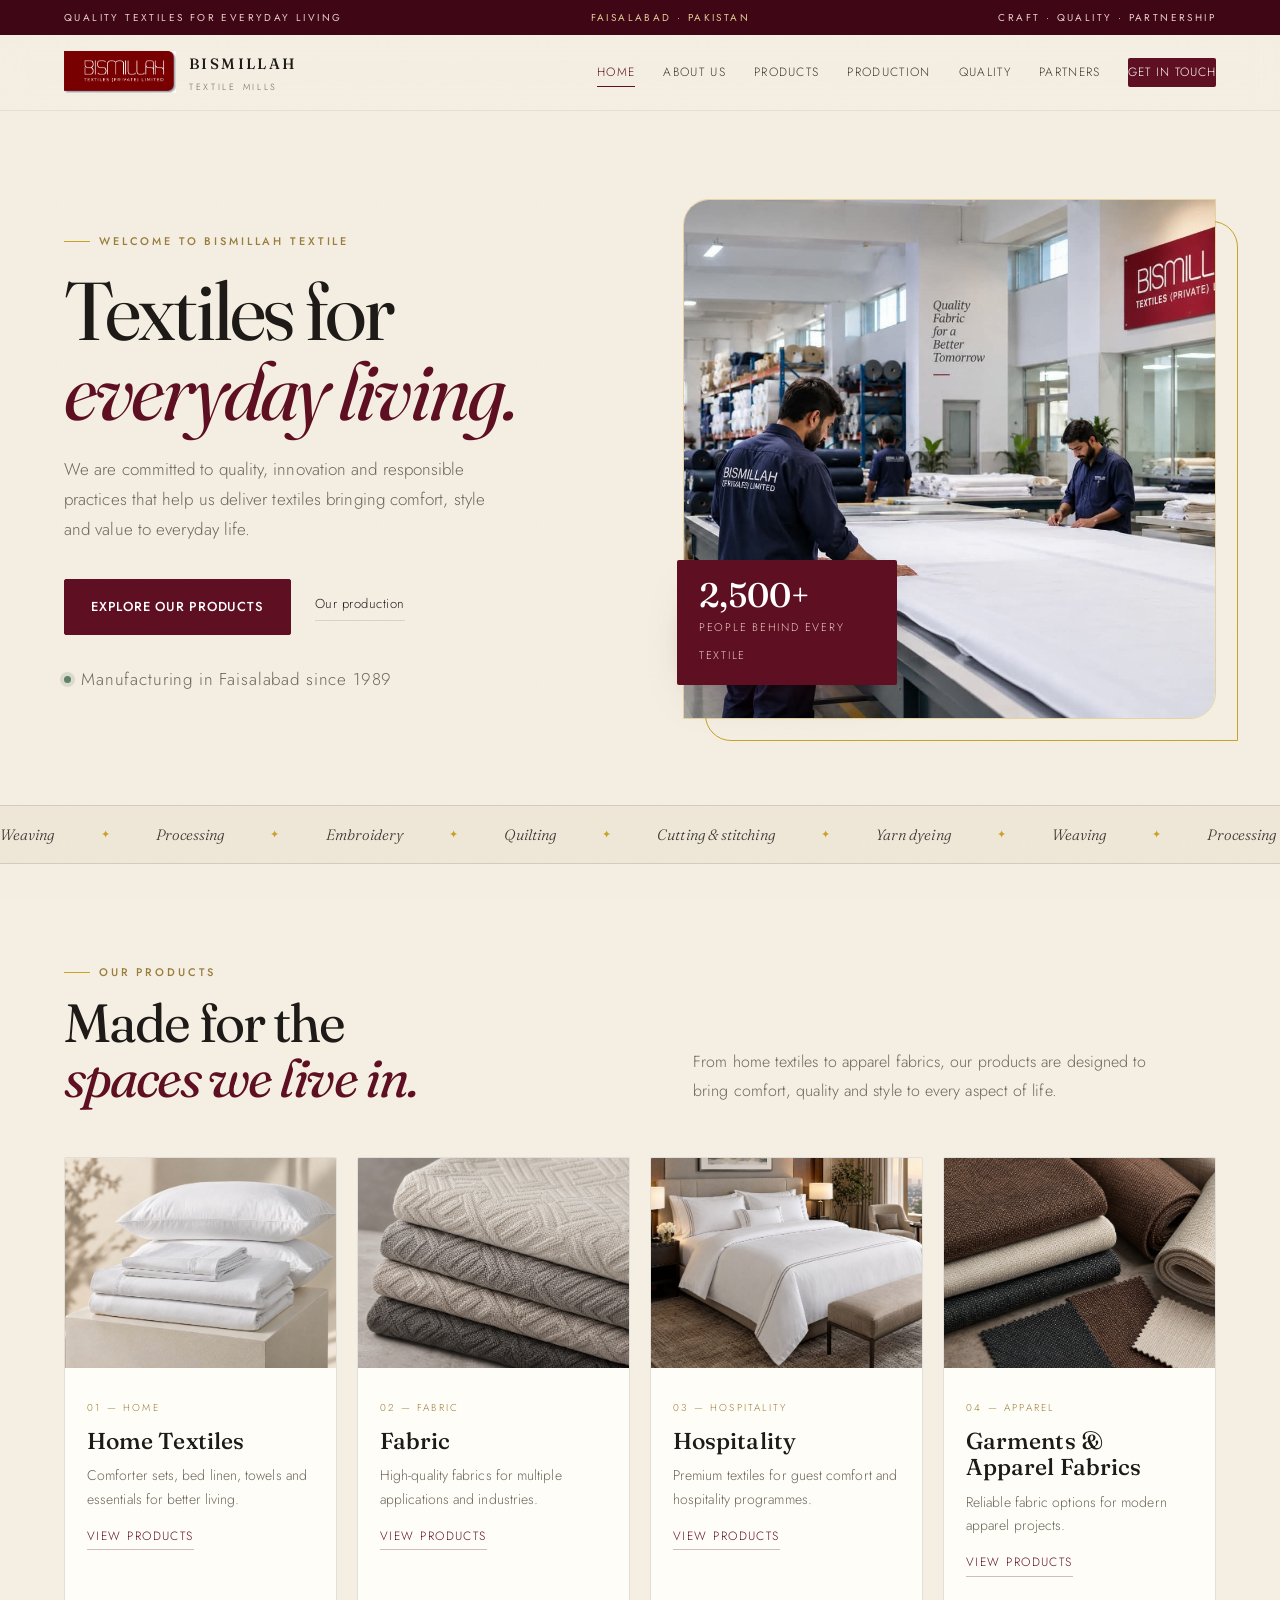
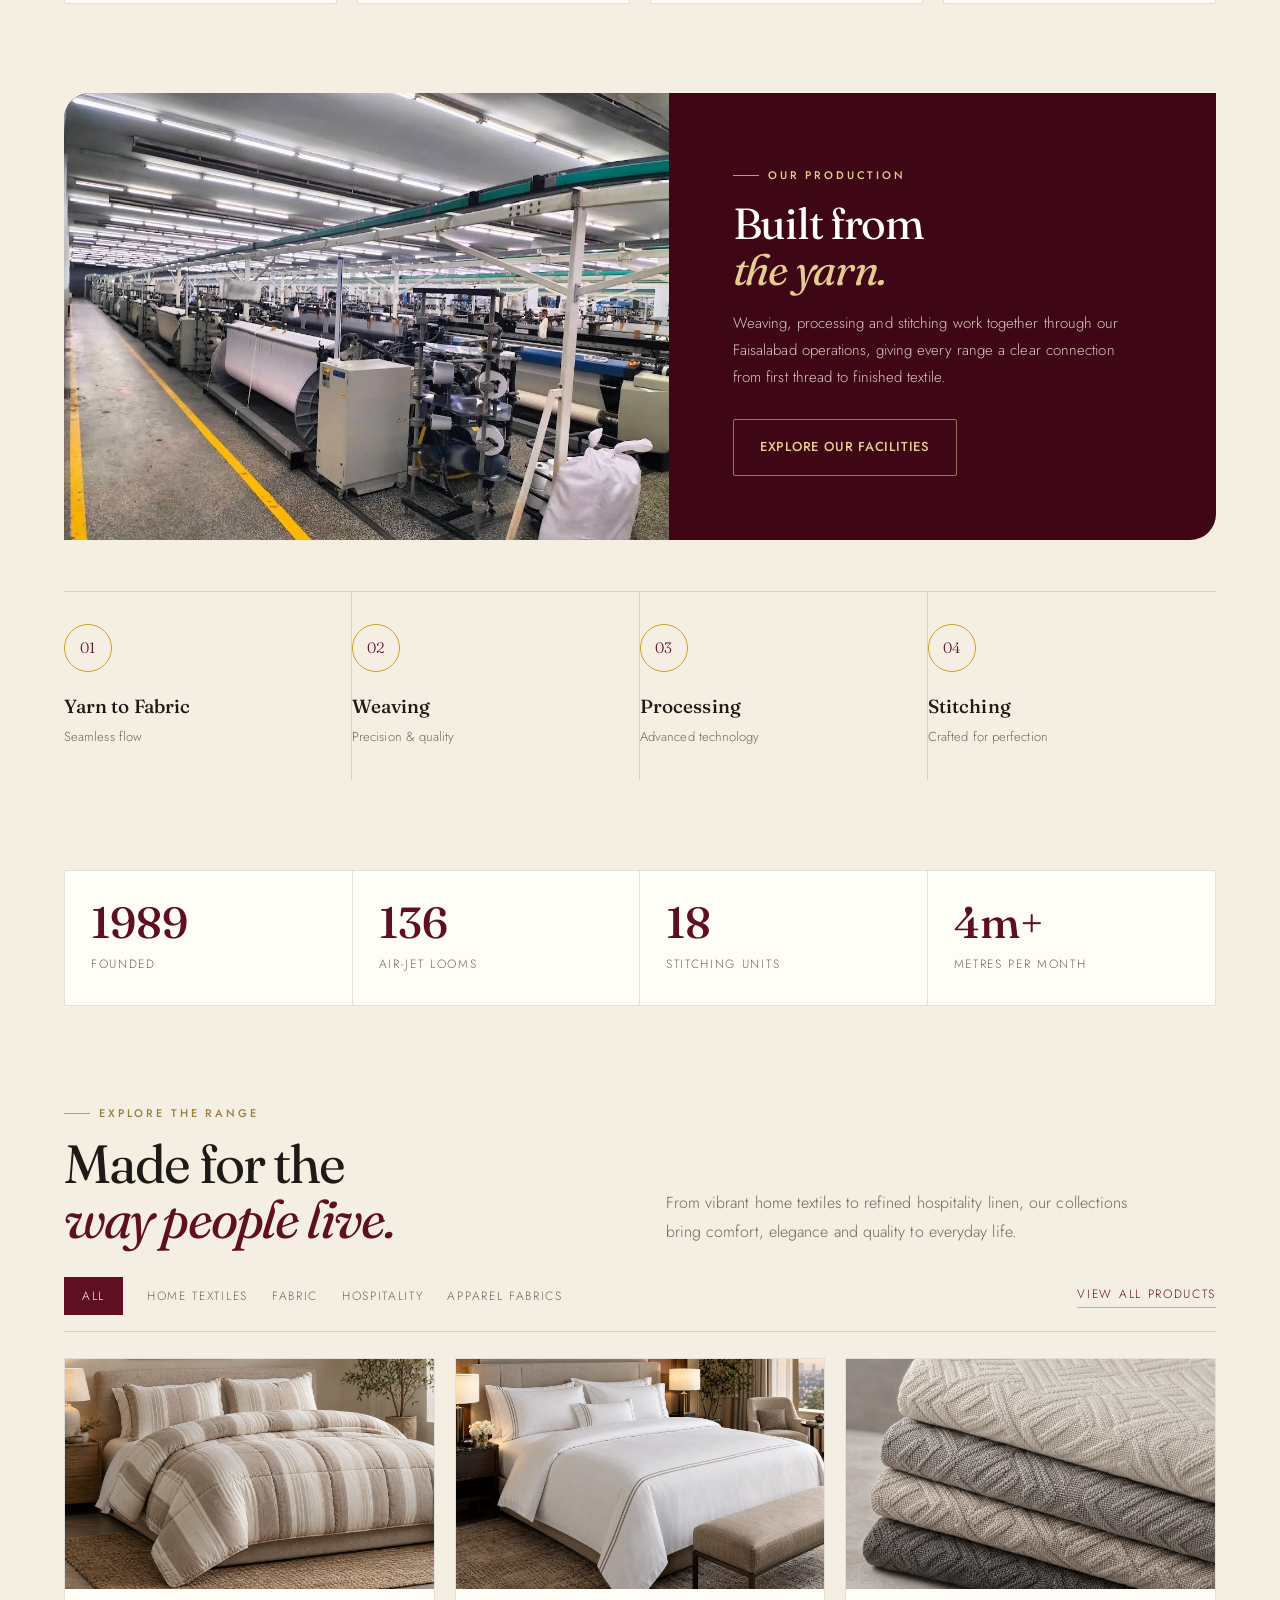
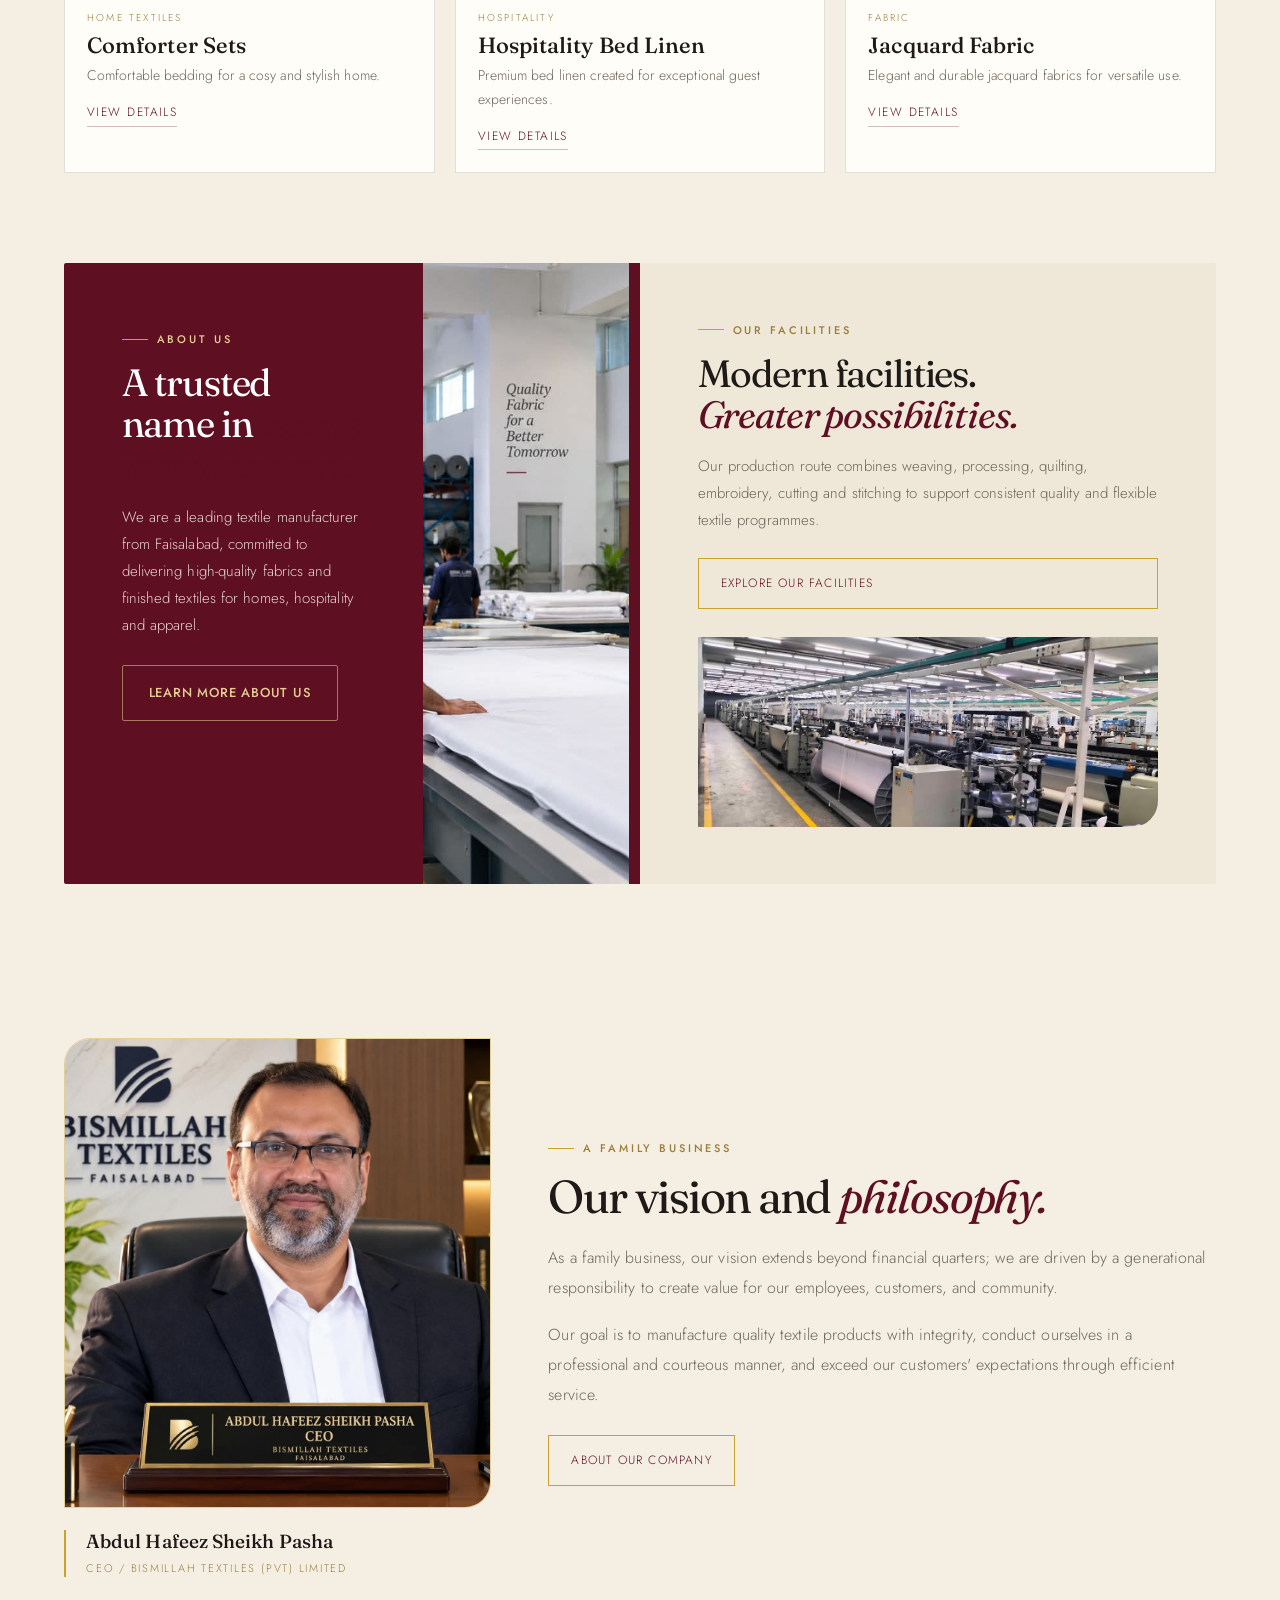
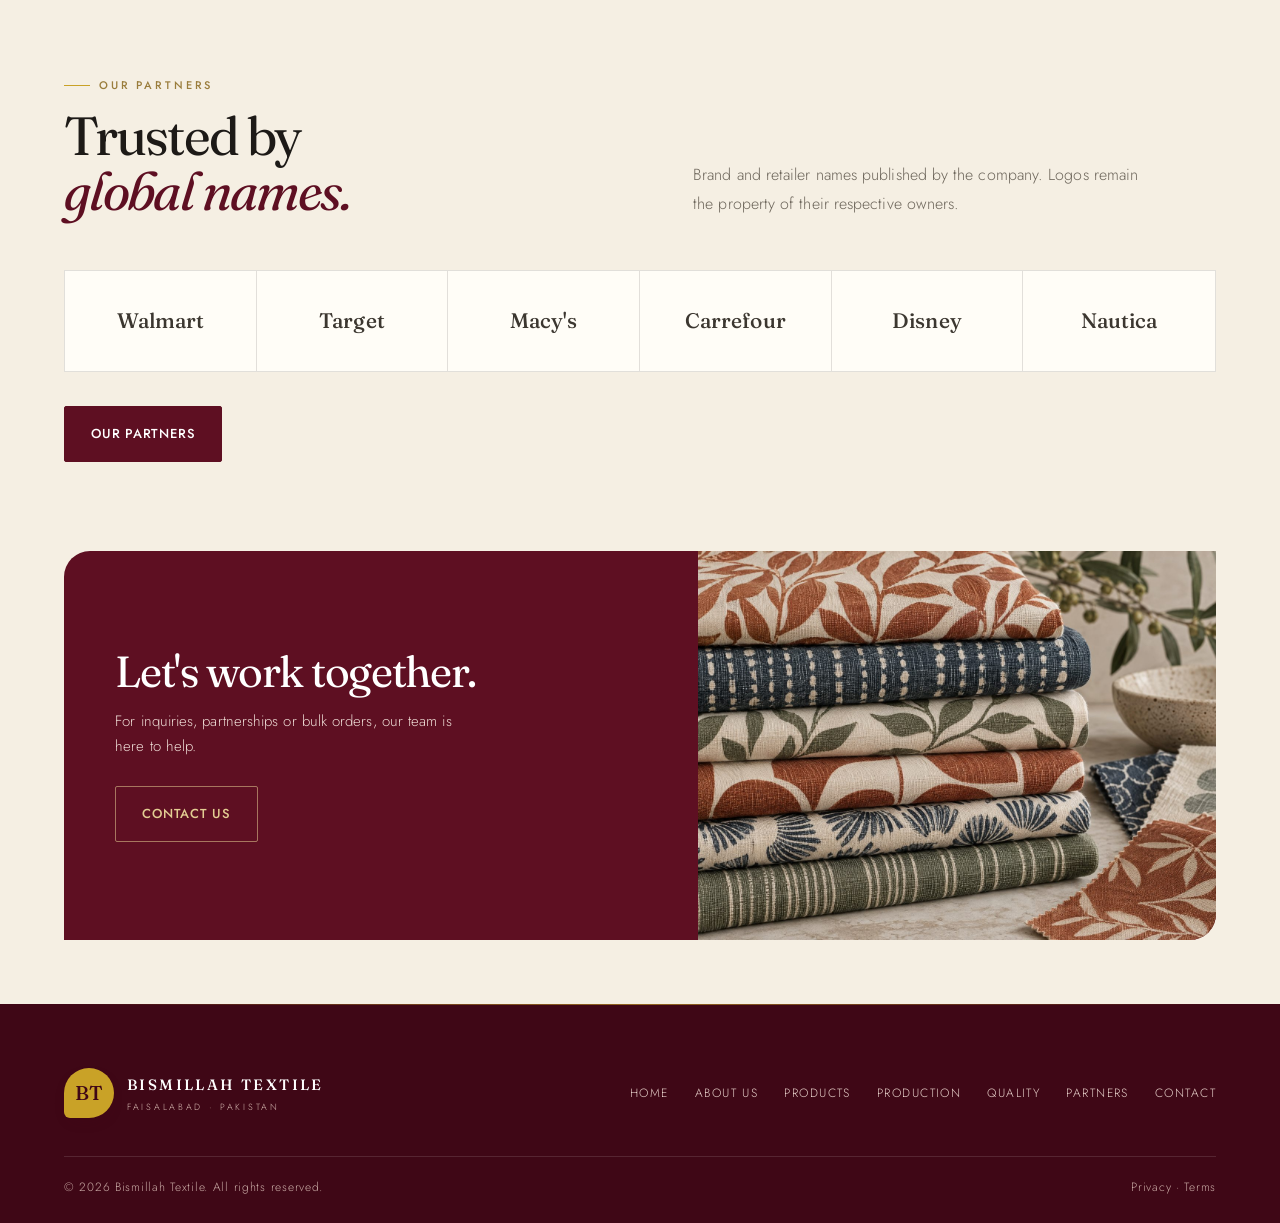
==== commit 90c44fbd: "Add About Us page with company imagery and expand product catalogue Source real company assets from " ====
--- a/index.html
+++ b/index.html
@@ -12,9 +12,9 @@
 <body>
   <div class="topbar"><span>Quality textiles for everyday living</span><span>Faisalabad · Pakistan</span><span>Craft · Quality · Partnership</span></div>
   <header class="header">
-    <a class="brand" href="index.html"><span class="brandmark">BT</span><span><b>BISMILLAH</b><small>TEXTILE MILLS</small></span></a>
+    <a class="brand" href="index.html"><img class="brand-logo" src="assets/brand-logo.png" alt="Bismillah Textiles logo"><span><b>BISMILLAH</b><small>TEXTILE MILLS</small></span></a>
     <button class="menu-toggle" aria-label="Open navigation" aria-expanded="false">☰</button>
-    <nav class="nav"><a class="active" href="index.html">Home</a><a href="products.html">Products</a><a href="manufacturing.html">Our Production</a><a href="quality.html">Quality</a><a href="partners.html">Partners</a><a href="contact.html" class="nav-cta">Get in touch</a></nav>
+    <nav class="nav"><a class="active" href="index.html">Home</a><a href="about.html">About Us</a><a href="products.html">Products</a><a href="manufacturing.html">Production</a><a href="quality.html">Quality</a><a href="partners.html">Partners</a><a href="contact.html" class="nav-cta">Get in touch</a></nav>
   </header>
 
   <main>
@@ -30,7 +30,7 @@
         <p class="hero-note"><span class="dot"></span>Manufacturing in Faisalabad since 1989</p>
       </div>
       <figure class="hero-visual reveal">
-        <img src="assets/factory-team.jpg" alt="Bismillah textile production team in a factory">
+        <img src="assets/about-team.jpg" alt="Bismillah textile production team in a factory">
         <figcaption class="hero-badge"><b>2,500+</b><span>People behind every textile</span></figcaption>
       </figure>
     </section>
@@ -51,16 +51,16 @@
         <p>From home textiles to apparel fabrics, our products are designed to bring comfort, quality and style to every aspect of life.</p>
       </div>
       <div class="cards four">
-        <a class="product-card reveal" href="products.html#home"><img src="assets/bedding.jpg" alt="Home textiles bedding"><div><span class="card-kicker">01 — Home</span><h3>Home Textiles</h3><p>Comforter sets, bed linen, towels and essentials for better living.</p><span class="card-link">View products</span></div></a>
-        <a class="product-card reveal" href="products.html#fabric"><img src="assets/folded-fabrics.jpg" alt="Folded fabrics"><div><span class="card-kicker">02 — Fabric</span><h3>Fabric</h3><p>High-quality fabrics for multiple applications and industries.</p><span class="card-link">View products</span></div></a>
-        <a class="product-card reveal" href="products.html#hospitality"><img src="assets/towels.jpg" alt="Hospitality linen"><div><span class="card-kicker">03 — Hospitality</span><h3>Hospitality</h3><p>Premium textiles for guest comfort and hospitality programmes.</p><span class="card-link">View products</span></div></a>
-        <a class="product-card reveal" href="products.html#apparel"><img src="assets/sewing.jpg" alt="Apparel fabrics"><div><span class="card-kicker">04 — Apparel</span><h3>Garments &amp; Apparel Fabrics</h3><p>Reliable fabric options for modern apparel projects.</p><span class="card-link">View products</span></div></a>
+        <a class="product-card reveal" href="products.html#home"><img src="assets/products/sheet-sets.jpg" alt="Sheet sets"><div><span class="card-kicker">01 — Home</span><h3>Home Textiles</h3><p>Comforter sets, bed linen, towels and essentials for better living.</p><span class="card-link">View products</span></div></a>
+        <a class="product-card reveal" href="products.html#fabric"><img src="assets/products/jacquard-fabric.jpg" alt="Jacquard fabric"><div><span class="card-kicker">02 — Fabric</span><h3>Fabric</h3><p>High-quality fabrics for multiple applications and industries.</p><span class="card-link">View products</span></div></a>
+        <a class="product-card reveal" href="products.html#hospitality"><img src="assets/products/hospitality-bed-linen.jpg" alt="Hospitality bed linen"><div><span class="card-kicker">03 — Hospitality</span><h3>Hospitality</h3><p>Premium textiles for guest comfort and hospitality programmes.</p><span class="card-link">View products</span></div></a>
+        <a class="product-card reveal" href="products.html#apparel"><img src="assets/products/apparel-fabrics-woven.jpg" alt="Woven apparel fabrics"><div><span class="card-kicker">04 — Apparel</span><h3>Garments &amp; Apparel Fabrics</h3><p>Reliable fabric options for modern apparel projects.</p><span class="card-link">View products</span></div></a>
       </div>
     </section>
 
     <section class="section container" style="padding-top:0">
       <div class="feature-band reveal">
-        <div class="feature-art"><img src="assets/textile-machinery.jpg" alt="Textile machinery and fabric rolls"></div>
+        <div class="feature-art"><img src="assets/production-floor.jpg" alt="Textile machinery and fabric rolls"></div>
         <div class="feature-copy">
           <span class="eyebrow light">Our production</span>
           <h2>Built from<br><em>the yarn.</em></h2>
@@ -102,9 +102,9 @@
         <a class="range-all" href="products.html">View all products</a>
       </div>
       <div class="range-grid">
-        <a class="range-card reveal" href="products.html#home"><img src="assets/bedding.jpg" alt="Comforter sets"><small>Home textiles</small><h3>Comforter Sets</h3><p>Comfortable bedding for a cosy and stylish home.</p><span class="card-link">View details</span></a>
-        <a class="range-card reveal" href="products.html#hospitality"><img src="assets/towels.jpg" alt="Hospitality bed linen"><small>Hospitality</small><h3>Hospitality Bed Linen</h3><p>Premium bed linen created for exceptional guest experiences.</p><span class="card-link">View details</span></a>
-        <a class="range-card reveal" href="products.html#fabric"><img src="assets/curtains.jpg" alt="Decorative textile fabric"><small>Fabric</small><h3>Jacquard Fabric</h3><p>Elegant and durable jacquard fabrics for versatile use.</p><span class="card-link">View details</span></a>
+        <a class="range-card reveal" href="products.html#home"><img src="assets/products/comforter-sets.jpg" alt="Comforter sets"><small>Home textiles</small><h3>Comforter Sets</h3><p>Comfortable bedding for a cosy and stylish home.</p><span class="card-link">View details</span></a>
+        <a class="range-card reveal" href="products.html#hospitality"><img src="assets/products/hospitality-bed-linen.jpg" alt="Hospitality bed linen"><small>Hospitality</small><h3>Hospitality Bed Linen</h3><p>Premium bed linen created for exceptional guest experiences.</p><span class="card-link">View details</span></a>
+        <a class="range-card reveal" href="products.html#fabric"><img src="assets/products/jacquard-fabric.jpg" alt="Decorative textile fabric"><small>Fabric</small><h3>Jacquard Fabric</h3><p>Elegant and durable jacquard fabrics for versatile use.</p><span class="card-link">View details</span></a>
       </div>
     </section>
 
@@ -117,14 +117,33 @@
             <p>We are a leading textile manufacturer from Faisalabad, committed to delivering high-quality fabrics and finished textiles for homes, hospitality and apparel.</p>
             <a class="button button-light" href="partners.html" style="margin-top:26px">Learn more about us</a>
           </div>
-          <img src="assets/factory-team.jpg" alt="Bismillah textile manufacturing team">
+          <img src="assets/about-team.jpg" alt="Bismillah textile manufacturing team">
         </div>
         <div class="facility-panel">
           <span class="eyebrow">Our facilities</span>
           <h2>Modern facilities.<br><em>Greater possibilities.</em></h2>
           <p>Our production route combines weaving, processing, quilting, embroidery, cutting and stitching to support consistent quality and flexible textile programmes.</p>
           <a class="outline-button" href="manufacturing.html">Explore our facilities</a>
-          <img src="assets/textile-machinery.jpg" alt="Modern textile production facility">
+          <img src="assets/production-floor.jpg" alt="Modern textile production facility">
+        </div>
+      </div>
+    </section>
+
+    <section class="section container" style="padding-top:0">
+      <div class="leader">
+        <figure class="leader-photo reveal">
+          <img src="assets/owner-ceo.jpg" alt="Abdul Hafeez Sheikh Pasha, CEO of Bismillah Textiles">
+          <figcaption>
+            <b>Abdul Hafeez Sheikh Pasha</b>
+            <span>CEO / Bismillah Textiles (PVT) Limited</span>
+          </figcaption>
+        </figure>
+        <div class="leader-copy reveal">
+          <span class="eyebrow">A family business</span>
+          <h2>Our vision and <em>philosophy.</em></h2>
+          <p>As a family business, our vision extends beyond financial quarters; we are driven by a generational responsibility to create value for our employees, customers, and community.</p>
+          <p>Our goal is to manufacture quality textile products with integrity, conduct ourselves in a professional and courteous manner, and exceed our customers' expectations through efficient service.</p>
+          <a class="outline-button" href="about.html" style="margin-top:26px">About our company</a>
         </div>
       </div>
     </section>
@@ -133,12 +152,12 @@
       <div class="section-heading reveal">
         <div>
           <span class="eyebrow">Our partners</span>
-          <h2>Trusted by<br><em>global brands.</em></h2>
+          <h2>Trusted by<br><em>global names.</em></h2>
         </div>
-        <p>We work with leading brands and retailers around the world, building long-term relationships through trust, quality and shared values.</p>
+        <p>Brand and retailer names published by the company. Logos remain the property of their respective owners.</p>
       </div>
       <div class="partner-names reveal">
-        <span>Walmart</span><span>IKEA</span><span>H&amp;M</span><span>ZARA</span><span>C&amp;A</span><span>Target</span>
+        <span>Walmart</span><span>Target</span><span>Macy's</span><span>Carrefour</span><span>Disney</span><span>Nautica</span>
       </div>
       <a class="button" href="partners.html" style="margin-top:34px">Our partners</a>
     </section>
@@ -149,14 +168,14 @@
         <p>For inquiries, partnerships or bulk orders, our team is here to help.</p>
         <a class="button button-light" href="contact.html">Contact us</a>
       </div>
-      <img src="assets/folded-fabrics.jpg" alt="Textile fabrics ready for partnership projects">
+      <img src="assets/products/printed-fabric.jpg" alt="Textile fabrics ready for partnership projects">
     </section>
   </main>
 
   <footer class="footer">
     <div class="footer-main">
       <a class="brand" href="index.html"><span class="brandmark">BT</span><span><b>BISMILLAH TEXTILE</b><small>FAISALABAD · PAKISTAN</small></span></a>
-      <nav class="footer-links"><a href="index.html">Home</a><a href="products.html">Products</a><a href="manufacturing.html">Our Production</a><a href="quality.html">Quality</a><a href="partners.html">Partners</a><a href="contact.html">Contact</a></nav>
+      <nav class="footer-links"><a href="index.html">Home</a><a href="about.html">About Us</a><a href="products.html">Products</a><a href="manufacturing.html">Production</a><a href="quality.html">Quality</a><a href="partners.html">Partners</a><a href="contact.html">Contact</a></nav>
     </div>
     <div class="footer-bottom"><span>© 2026 Bismillah Textile. All rights reserved.</span><span>Privacy · Terms</span></div>
   </footer>
--- a/styles.css
+++ b/styles.css
@@ -170,7 +170,9 @@
   transition:padding .35s var(--ease),background .35s,box-shadow .35s;
 }
 .header.scrolled{padding:10px 5%;background:rgba(255,253,247,.94);box-shadow:0 14px 30px -28px rgba(63,7,22,.6)}
+.header.scrolled .brand-logo{height:34px}
 .brand{display:flex;align-items:center;gap:13px}
+.brand-logo{width:auto;height:42px;object-fit:contain;flex-shrink:0}
 .brandmark{
   width:50px;height:50px;
   display:grid;place-items:center;
@@ -326,6 +328,7 @@
   overflow:hidden;
   transition:transform .5s var(--ease),box-shadow .5s var(--ease),border-color .5s;
 }
+.product-card[hidden]{display:none}
 .product-card:hover{transform:translateY(-8px);box-shadow:var(--shadow-md);border-color:rgba(201,162,39,.5)}
 .product-card img{height:210px;transition:transform 1.1s var(--ease);filter:saturate(.94)}
 .product-card:hover img{transform:scale(1.06)}
@@ -558,6 +561,181 @@
 .contact-banner h2{font-family:var(--serif);font-weight:400;font-size:clamp(26px,3vw,40px);line-height:1.08;letter-spacing:-.03em}
 .contact-banner p{color:#d9c8c2;font-size:15px;margin-top:10px;max-width:46ch}
 
+/* ---------- Gallery ---------- */
+.gallery-grid{
+  display:grid;
+  grid-template-columns:repeat(3,1fr);
+  gap:18px;
+}
+.gallery-grid figure{
+  margin:0;
+  position:relative;
+  overflow:hidden;
+  border:1px solid var(--line);
+  background:var(--paper);
+}
+.gallery-grid img{
+  height:clamp(200px,22vw,280px);
+  transition:transform .7s var(--ease);
+}
+.gallery-grid figure:hover img{transform:scale(1.06)}
+.gallery-grid figcaption{
+  padding:14px 18px;
+  font-size:11px;
+  letter-spacing:.14em;
+  text-transform:uppercase;
+  color:var(--muted);
+  border-top:1px solid var(--line);
+}
+.gallery-grid figure:nth-child(1){grid-column:span 2}
+.gallery-grid figure:nth-child(1) img{height:clamp(240px,26vw,340px)}
+
+/* ---------- Partner logo wall ---------- */
+.logo-wall{
+  display:grid;
+  grid-template-columns:repeat(5,1fr);
+  border:1px solid var(--line);
+  background:var(--paper);
+}
+.logo-wall figure{
+  margin:0;
+  display:grid;
+  place-items:center;
+  min-height:130px;
+  padding:26px 22px;
+  border-right:1px solid var(--line);
+  border-bottom:1px solid var(--line);
+  transition:background .35s;
+}
+.logo-wall figure:hover{background:var(--cream-2)}
+.logo-wall img{
+  width:auto;
+  max-width:100%;
+  max-height:52px;
+  object-fit:contain;
+  filter:grayscale(1) opacity(.72);
+  transition:filter .4s var(--ease),transform .4s var(--ease);
+}
+.logo-wall figure:hover img{filter:grayscale(0) opacity(1);transform:scale(1.06)}
+.logo-wall figure:nth-child(5n){border-right:0}
+.logo-wall figure:nth-last-child(-n+5){border-bottom:0}
+
+/* ---------- Certifications ---------- */
+.cert-grid{display:grid;grid-template-columns:1fr 1fr;gap:22px}
+.cert-card{
+  margin:0;
+  background:var(--paper);
+  border:1px solid var(--line);
+  overflow:hidden;
+  display:grid;
+  grid-template-columns:1fr 1fr;
+  transition:transform .45s var(--ease),box-shadow .45s var(--ease);
+}
+.cert-card:hover{transform:translateY(-6px);box-shadow:var(--shadow-sm)}
+.cert-card img{height:100%;min-height:230px;object-position:center;background:var(--cream-2)}
+.cert-card figcaption{padding:clamp(24px,3vw,36px);align-self:center}
+.cert-card h3{font-family:var(--serif);font-weight:500;font-size:22px;line-height:1.2;margin:10px 0 10px}
+.cert-card p{font-size:14px;color:var(--muted);line-height:1.75}
+
+/* ---------- About: leadership ---------- */
+.leader{
+  display:grid;
+  grid-template-columns:.78fr 1.22fr;
+  gap:clamp(28px,4.5vw,64px);
+  align-items:center;
+  padding-top:clamp(40px,5vw,70px);
+}
+.leader-photo{position:relative;margin:0}
+.leader-photo img{
+  height:clamp(340px,40vw,470px);
+  border-radius:var(--radius-lg) 0 var(--radius-lg) 0;
+  border:1px solid rgba(201,162,39,.4);
+  object-position:center 22%;
+}
+.leader-photo figcaption{
+  margin-top:22px;
+  padding-left:20px;
+  border-left:2px solid var(--gold);
+}
+.leader-photo figcaption b{
+  display:block;
+  font-family:var(--serif);
+  font-weight:500;
+  font-size:19px;
+  line-height:1.25;
+}
+.leader-photo figcaption span{
+  display:block;
+  margin-top:5px;
+  font-size:11px;
+  letter-spacing:.16em;
+  text-transform:uppercase;
+  color:#9a7d3c;
+}
+.leader-copy h2{font-family:var(--serif);font-weight:400;font-size:clamp(30px,3.6vw,48px);line-height:1.04;letter-spacing:-.035em;margin:16px 0 22px}
+.leader-copy h2 em{font-style:italic;color:var(--wine)}
+.leader-copy p{color:var(--muted);font-size:16px;line-height:1.85}
+.leader-copy p+p{margin-top:18px}
+
+.ceo-quote{
+  position:relative;
+  margin:clamp(40px,5vw,72px) 0 0;
+  padding:clamp(36px,4.5vw,64px);
+  background:var(--wine-deep);
+  color:#fff;
+  border-radius:var(--radius-lg) 0 var(--radius-lg) 0;
+  overflow:hidden;
+}
+.ceo-quote::before{
+  content:"”";
+  position:absolute;
+  top:-24px;right:28px;
+  font-family:var(--serif);
+  font-size:190px;
+  line-height:1;
+  color:rgba(201,162,39,.22);
+}
+.ceo-quote p{
+  position:relative;
+  font-family:var(--serif);
+  font-style:italic;
+  font-weight:400;
+  font-size:clamp(24px,3.1vw,40px);
+  line-height:1.2;
+  letter-spacing:-.02em;
+  margin:16px 0 22px;
+  color:#fff;
+}
+.ceo-quote cite{
+  display:block;
+  font-style:normal;
+  font-size:15px;
+  line-height:1.8;
+  color:#d9c8c2;
+  max-width:64ch;
+  border-top:1px solid rgba(255,255,255,.15);
+  padding-top:20px;
+}
+
+.belief-list{display:grid;gap:20px;margin-top:30px}
+.belief-list>div{border-top:1px solid var(--line);padding-top:16px}
+.belief-list b{display:block;font-size:11px;letter-spacing:.2em;text-transform:uppercase;color:var(--wine);margin-bottom:7px}
+.belief-list span{font-size:15px;color:var(--muted);line-height:1.8}
+
+.team-grid{display:grid;grid-template-columns:repeat(4,1fr);gap:20px}
+.team-grid article{
+  background:var(--paper);
+  border:1px solid var(--line);
+  border-top:2px solid var(--wine);
+  padding:28px 24px 30px;
+  transition:transform .45s var(--ease),box-shadow .45s var(--ease);
+}
+.team-grid article:hover{transform:translateY(-6px);box-shadow:var(--shadow-sm)}
+.team-grid h3{font-family:var(--serif);font-weight:500;font-size:20px;line-height:1.2}
+.team-grid span{display:block;font-size:12px;letter-spacing:.1em;text-transform:uppercase;color:var(--muted);margin-top:9px}
+.team-grid a{display:inline-block;margin-top:12px;font-size:14px;color:var(--wine);word-break:break-word;transition:opacity .3s}
+.team-grid a:hover{opacity:.7}
+
 /* ---------- Partners ---------- */
 .partner-names{
   display:grid;grid-template-columns:repeat(6,1fr);
@@ -613,7 +791,7 @@
 
 /* ---------- Responsive ---------- */
 @media(max-width:1000px){
-  .cards.four,.product-grid,.icon-grid,.contact-cards{grid-template-columns:repeat(2,1fr)}
+  .cards.four,.product-grid,.icon-grid,.contact-cards,.team-grid{grid-template-columns:repeat(2,1fr)}
   .icon-grid.two{grid-template-columns:1fr}
   .stats{grid-template-columns:repeat(2,1fr)}
   .stats div:nth-child(2){border-right:0}
@@ -638,7 +816,7 @@
   .nav a{padding:13px 0;border-bottom:1px solid var(--line-soft)}
   .nav a::after{display:none}
   .nav-cta{margin-top:12px;text-align:center;justify-content:center}
-  .hero,.page-hero,.two-col,.contact-layout,.feature-band,.split-panel,.section-heading,.range-heading,.work-together{grid-template-columns:1fr}
+  .hero,.page-hero,.two-col,.contact-layout,.feature-band,.split-panel,.section-heading,.range-heading,.work-together,.leader{grid-template-columns:1fr}
   .hero-visual::before{display:none}
   .hero-badge{left:16px;bottom:16px}
   .split{grid-template-columns:1fr}
@@ -649,6 +827,15 @@
   .partner-names span:nth-child(6n){border-right:0}
   .partner-names span:nth-last-child(-n+6){border-bottom:1px solid var(--line)}
   .partner-names span:nth-last-child(-n+3){border-bottom:0}
+  .cert-grid{grid-template-columns:1fr}
+  .cert-card{grid-template-columns:1fr}
+  .gallery-grid{grid-template-columns:repeat(2,1fr)}
+  .gallery-grid figure:nth-child(1){grid-column:span 2}
+  .logo-wall{grid-template-columns:repeat(3,1fr)}
+  .logo-wall figure:nth-child(5n){border-right:1px solid var(--line)}
+  .logo-wall figure:nth-child(3n){border-right:0}
+  .logo-wall figure:nth-last-child(-n+5){border-bottom:1px solid var(--line)}
+  .logo-wall figure:nth-last-child(-n+3){border-bottom:0}
   .contact-banner{padding:32px}
   .range-grid{grid-template-columns:1fr}
   .footer-main,.footer-bottom{flex-direction:column;align-items:flex-start}
@@ -656,7 +843,7 @@
 
 @media(max-width:520px){
   body{font-size:15px}
-  .cards.three,.cards.four,.product-grid,.icon-grid,.contact-cards{grid-template-columns:1fr}
+  .cards.three,.cards.four,.product-grid,.icon-grid,.contact-cards,.team-grid{grid-template-columns:1fr}
   .stats{grid-template-columns:1fr}
   .stats div{border-right:0!important;border-bottom:1px solid var(--line)}
   .stats div:last-child{border-bottom:0}
@@ -666,6 +853,13 @@
   .partner-names{grid-template-columns:repeat(2,1fr)}
   .partner-names span:nth-child(2n){border-right:0}
   .partner-names span:nth-child(3n){border-right:1px solid var(--line)}
+  .logo-wall{grid-template-columns:repeat(2,1fr)}
+  .gallery-grid{grid-template-columns:1fr}
+  .gallery-grid figure:nth-child(1){grid-column:span 1}
+  .logo-wall figure:nth-child(3n){border-right:1px solid var(--line)}
+  .logo-wall figure:nth-child(2n){border-right:0}
+  .logo-wall figure:nth-last-child(-n+3){border-bottom:1px solid var(--line)}
+  .logo-wall figure:nth-last-child(-n+2){border-bottom:0}
   .topbar{justify-content:center}
   .topbar span:nth-child(3){display:none}
   .map-embed{height:280px}
